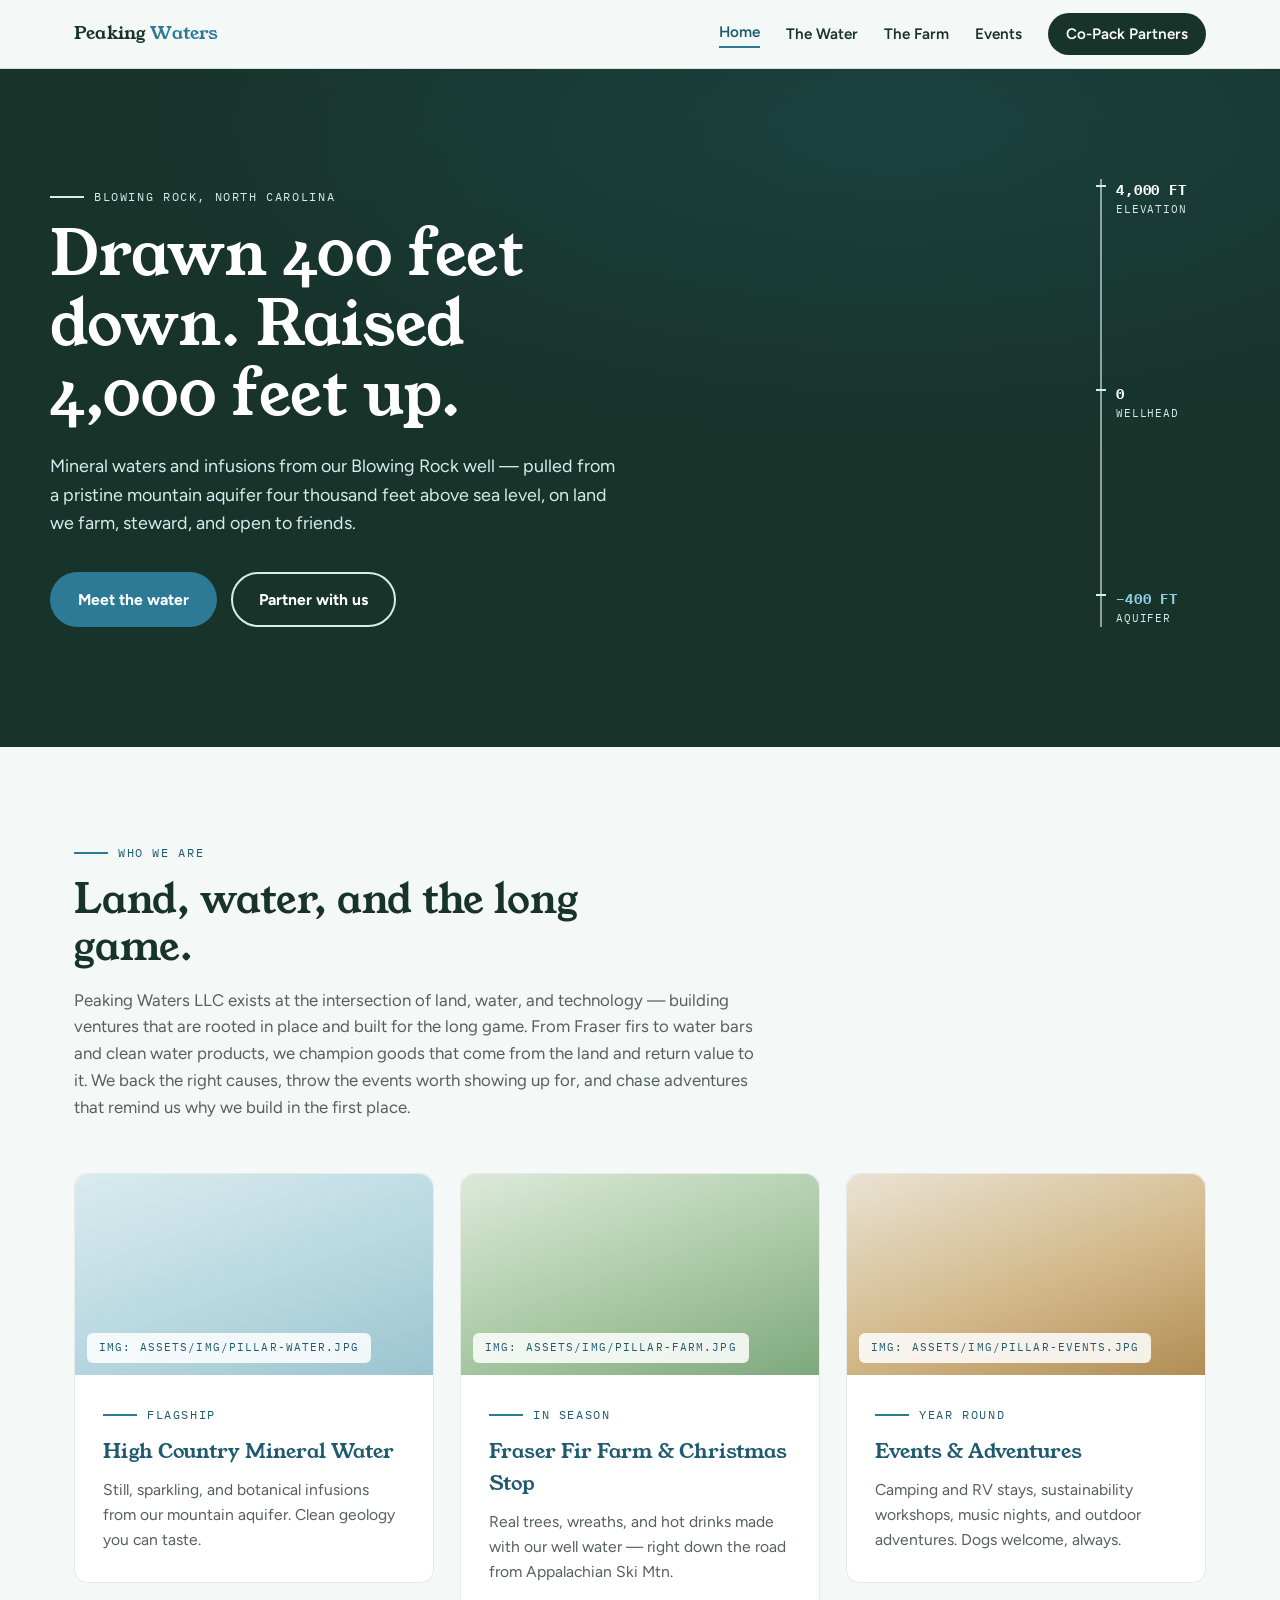
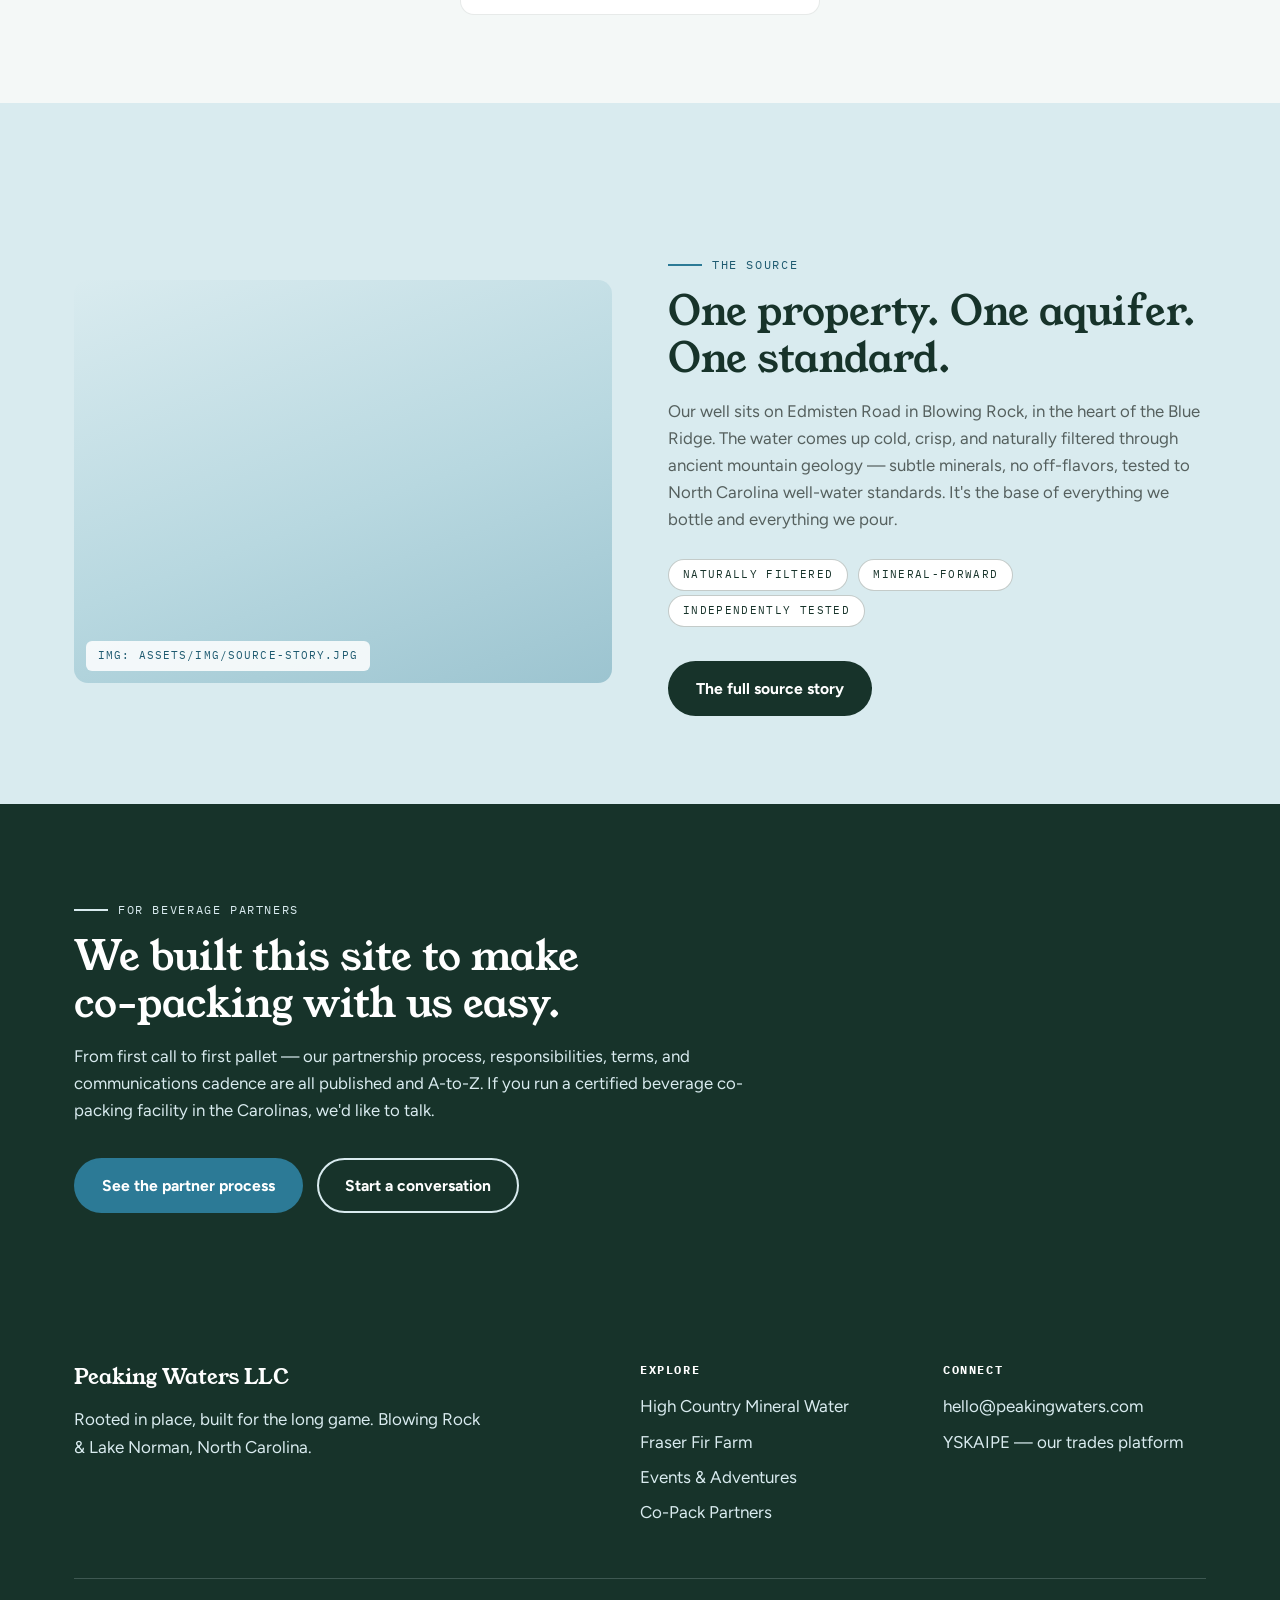
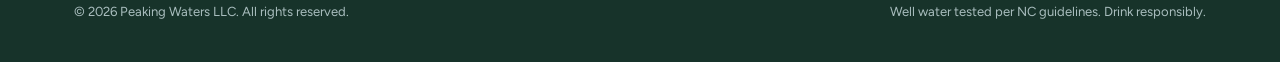
==== index.html @ ef39adca "Initial site: home, water, farm, events, co-pack" ====
<!DOCTYPE html>
<html lang="en">
<head>
<meta charset="UTF-8" />
<meta name="viewport" content="width=device-width, initial-scale=1.0" />
<title>Peaking Waters LLC — High Country Mineral Water, Fraser Firs & Mountain Events | Blowing Rock, NC</title>
<meta name="description" content="Peaking Waters LLC builds at the intersection of land, water, and technology in Blowing Rock, NC — High Country Mineral Water drawn 400 feet into a pristine mountain aquifer at 4,000 feet elevation, a Fraser fir farm and Christmas stop, and special events worth showing up for." />
<link rel="preconnect" href="https://fonts.googleapis.com" />
<link rel="preconnect" href="https://fonts.gstatic.com" crossorigin />
<link href="https://fonts.googleapis.com/css2?family=Young+Serif&family=Figtree:wght@400;600;700&family=IBM+Plex+Mono:wght@400;500&display=swap" rel="stylesheet" />
<link rel="stylesheet" href="css/site.css" />
</head>
<body>

<header class="site-header">
  <div class="wrap">
    <a class="brand" href="index.html">Peaking <span>Waters</span></a>
    <button class="nav-toggle" aria-expanded="false" aria-controls="nav">Menu</button>
    <nav class="nav" id="nav" aria-label="Main">
      <a href="index.html" aria-current="page">Home</a>
      <a href="water.html">The Water</a>
      <a href="farm.html">The Farm</a>
      <a href="events.html">Events</a>
      <a href="copack.html" class="cta">Co-Pack Partners</a>
    </nav>
  </div>
</header>

<section class="hero">
  <div class="hero-media">
    <!-- HERO VIDEO SLOT: drop a drone flyover of the property at
         assets/video/hero-ridge.mp4 and uncomment. Poster image at
         assets/img/hero-ridge.jpg used as fallback. -->
    <!-- <video autoplay muted loop playsinline poster="assets/img/hero-ridge.jpg">
      <source src="assets/video/hero-ridge.mp4" type="video/mp4" />
    </video> -->
  </div>
  <div class="wrap hero-inner">
    <div>
      <span class="depth-chip">Blowing Rock, North Carolina</span>
      <h1>Drawn 400 feet down. Raised 4,000 feet up.</h1>
      <p class="lede">Mineral waters and infusions from our Blowing Rock well — pulled from a pristine mountain aquifer four thousand feet above sea level, on land we farm, steward, and open to friends.</p>
      <div class="hero-actions">
        <a class="btn btn-primary" href="water.html">Meet the water</a>
        <a class="btn btn-ghost" href="copack.html">Partner with us</a>
      </div>
    </div>
    <div class="gauge" aria-label="Elevation gauge: 4,000 feet elevation at the surface, wellhead at zero, aquifer 400 feet below">
      <div class="tick"><strong>4,000 FT</strong> ELEVATION</div>
      <div class="tick"><strong>0</strong> WELLHEAD</div>
      <div class="tick aquifer"><strong>−400 FT</strong> AQUIFER</div>
    </div>
  </div>
</section>

<section class="section">
  <div class="wrap">
    <span class="depth-chip">Who we are</span>
    <h2>Land, water, and the long game.</h2>
    <p class="sub">Peaking Waters LLC exists at the intersection of land, water, and technology — building ventures that are rooted in place and built for the long game. From Fraser firs to water bars and clean water products, we champion goods that come from the land and return value to it. We back the right causes, throw the events worth showing up for, and chase adventures that remind us why we build in the first place.</p>

    <div class="grid cols-3">
      <a href="water.html" style="text-decoration:none" class="reveal">
        <div class="card">
          <div class="media wide" style="margin:-30px -28px 22px; border-radius: var(--radius) var(--radius) 0 0;">
            <!-- IMAGE SLOT: wellhead / bottling shot -->
            <span class="slot-label">img: assets/img/pillar-water.jpg</span>
          </div>
          <span class="depth-chip">Flagship</span>
          <h3>High Country Mineral Water</h3>
          <p>Still, sparkling, and botanical infusions from our mountain aquifer. Clean geology you can taste.</p>
        </div>
      </a>
      <a href="farm.html" style="text-decoration:none" class="reveal">
        <div class="card">
          <div class="media wide" style="margin:-30px -28px 22px; border-radius: var(--radius) var(--radius) 0 0; background: linear-gradient(160deg, #dcead9, #a9c9a4 55%, #7fa87c);">
            <!-- IMAGE SLOT: fir rows in snow -->
            <span class="slot-label">img: assets/img/pillar-farm.jpg</span>
          </div>
          <span class="depth-chip">In season</span>
          <h3>Fraser Fir Farm &amp; Christmas Stop</h3>
          <p>Real trees, wreaths, and hot drinks made with our well water — right down the road from Appalachian Ski Mtn.</p>
        </div>
      </a>
      <a href="events.html" style="text-decoration:none" class="reveal">
        <div class="card">
          <div class="media wide" style="margin:-30px -28px 22px; border-radius: var(--radius) var(--radius) 0 0; background: linear-gradient(160deg, #e9e2d3, #d3b98a 55%, #b08d55);">
            <!-- IMAGE SLOT: campfire / music night -->
            <span class="slot-label">img: assets/img/pillar-events.jpg</span>
          </div>
          <span class="depth-chip">Year round</span>
          <h3>Events &amp; Adventures</h3>
          <p>Camping and RV stays, sustainability workshops, music nights, and outdoor adventures. Dogs welcome, always.</p>
        </div>
      </a>
    </div>
  </div>
</section>

<section class="section tint">
  <div class="wrap">
    <div class="feature">
      <div class="media">
        <!-- IMAGE SLOT: the spring / creek on the property -->
        <span class="slot-label">img: assets/img/source-story.jpg</span>
      </div>
      <div>
        <span class="depth-chip">The source</span>
        <h2>One property. One aquifer. One standard.</h2>
        <p class="sub">Our well sits on Edmisten Road in Blowing Rock, in the heart of the Blue Ridge. The water comes up cold, crisp, and naturally filtered through ancient mountain geology — subtle minerals, no off-flavors, tested to North Carolina well-water standards. It's the base of everything we bottle and everything we pour.</p>
        <div style="margin-top:22px">
          <span class="pill">Naturally filtered</span>
          <span class="pill">Mineral-forward</span>
          <span class="pill">Independently tested</span>
        </div>
        <div class="hero-actions">
          <a class="btn btn-dark" href="water.html">The full source story</a>
        </div>
      </div>
    </div>
  </div>
</section>

<section class="section dark">
  <div class="wrap">
    <span class="depth-chip">For beverage partners</span>
    <h2>We built this site to make co-packing with us easy.</h2>
    <p class="sub">From first call to first pallet — our partnership process, responsibilities, terms, and communications cadence are all published and A-to-Z. If you run a certified beverage co-packing facility in the Carolinas, we'd like to talk.</p>
    <div class="hero-actions">
      <a class="btn btn-primary" href="copack.html">See the partner process</a>
      <a class="btn btn-ghost" href="copack.html#contact">Start a conversation</a>
    </div>
  </div>
</section>

<footer class="site-footer">
  <div class="wrap">
    <div class="cols">
      <div>
        <div class="footer-brand">Peaking Waters LLC</div>
        <p style="max-width:38ch">Rooted in place, built for the long game. Blowing Rock &amp; Lake Norman, North Carolina.</p>
      </div>
      <div>
        <h4>Explore</h4>
        <ul>
          <li><a href="water.html">High Country Mineral Water</a></li>
          <li><a href="farm.html">Fraser Fir Farm</a></li>
          <li><a href="events.html">Events &amp; Adventures</a></li>
          <li><a href="copack.html">Co-Pack Partners</a></li>
        </ul>
      </div>
      <div>
        <h4>Connect</h4>
        <ul>
          <li><a href="mailto:hello@peakingwaters.com">hello@peakingwaters.com</a></li>
          <li><a href="https://yskaipe.com">YSKAIPE — our trades platform</a></li>
        </ul>
      </div>
    </div>
    <div class="fine">
      <span>© 2026 Peaking Waters LLC. All rights reserved.</span>
      <span>Well water tested per NC guidelines. Drink responsibly.</span>
    </div>
  </div>
</footer>

<script src="js/site.js"></script>
</body>
</html>
---- css/site.css ----
/* ============================================================
   PEAKING WATERS LLC — BlowingRock site
   Palette: cold high-country, not cozy-cream.
   --mist     #F4F8F7  cool near-white background
   --spruce   #17332A  deep fir green (primary dark)
   --well     #2C7A96  mineral-water blue (accent)
   --glacial  #D9EBEF  pale aquifer panel
   --granite  #55605E  secondary text
   --bark     #7A4A21  warm farm accent (used sparingly)
   Type: Young Serif (display) / Figtree (body) / IBM Plex Mono (data)
   Signature: the depth gauge — 4,000 ft elevation down to the
   −400 ft aquifer — used in the hero and echoed as mono
   "depth chip" eyebrows on every section.
   ============================================================ */

:root {
  --mist: #f4f8f7;
  --spruce: #17332a;
  --spruce-soft: #24473b;
  --well: #2c7a96;
  --well-deep: #1e5a70;
  --glacial: #d9ebef;
  --granite: #55605e;
  --bark: #7a4a21;
  --white: #ffffff;
  --display: "Young Serif", Georgia, serif;
  --body: "Figtree", -apple-system, "Segoe UI", sans-serif;
  --mono: "IBM Plex Mono", "SF Mono", monospace;
  --max: 1180px;
  --radius: 14px;
}

* { box-sizing: border-box; margin: 0; padding: 0; }

html { scroll-behavior: smooth; }
@media (prefers-reduced-motion: reduce) {
  html { scroll-behavior: auto; }
  *, *::before, *::after { animation: none !important; transition: none !important; }
}

body {
  font-family: var(--body);
  color: var(--spruce);
  background: var(--mist);
  line-height: 1.6;
  font-size: 17px;
}

img, video { max-width: 100%; display: block; }

a { color: var(--well-deep); }
a:focus-visible, button:focus-visible {
  outline: 3px solid var(--well);
  outline-offset: 2px;
}

.wrap { max-width: var(--max); margin: 0 auto; padding: 0 24px; }

/* ---------- header ---------- */
.site-header {
  position: sticky; top: 0; z-index: 50;
  background: rgba(244, 248, 247, 0.92);
  backdrop-filter: blur(8px);
  border-bottom: 1px solid rgba(23, 51, 42, 0.12);
}
.site-header .wrap {
  display: flex; align-items: center; justify-content: space-between;
  min-height: 68px;
}
.brand {
  font-family: var(--display);
  font-size: 1.15rem;
  text-decoration: none;
  color: var(--spruce);
  letter-spacing: 0.01em;
}
.brand span { color: var(--well); }
.nav { display: flex; gap: 26px; align-items: center; }
.nav a {
  text-decoration: none; color: var(--spruce);
  font-weight: 600; font-size: 0.95rem;
}
.nav a[aria-current="page"] {
  color: var(--well-deep);
  border-bottom: 2px solid var(--well);
  padding-bottom: 2px;
}
.nav a.cta {
  background: var(--spruce); color: var(--white);
  padding: 9px 18px; border-radius: 100px;
}
.nav a.cta:hover { background: var(--spruce-soft); }
.nav-toggle {
  display: none; background: none; border: 1px solid var(--spruce);
  border-radius: 8px; padding: 6px 12px; font: 600 0.9rem var(--body);
  color: var(--spruce); cursor: pointer;
}

/* ---------- depth chip (section eyebrow) ---------- */
.depth-chip {
  font-family: var(--mono);
  font-size: 0.72rem;
  letter-spacing: 0.14em;
  text-transform: uppercase;
  color: var(--well-deep);
  display: inline-flex; align-items: center; gap: 10px;
  margin-bottom: 14px;
}
.depth-chip::before {
  content: ""; width: 34px; height: 2px; background: var(--well);
  display: inline-block;
}

/* ---------- hero ---------- */
.hero {
  position: relative;
  background: var(--spruce);
  color: var(--white);
  overflow: hidden;
}
.hero-media {
  position: absolute; inset: 0; z-index: 0;
  background:
    linear-gradient(180deg, rgba(23,51,42,0.55) 0%, rgba(23,51,42,0.85) 100%),
    radial-gradient(1200px 500px at 70% 10%, rgba(44,122,150,0.45), transparent 65%),
    var(--spruce);
}
.hero-media img, .hero-media video {
  width: 100%; height: 100%; object-fit: cover;
  opacity: 0.5;
  position: absolute; inset: 0;
}
.hero-inner {
  position: relative; z-index: 1;
  display: grid;
  grid-template-columns: 1fr 130px;
  gap: 40px;
  padding: 110px 0 120px;
}
.hero h1 {
  font-family: var(--display);
  font-weight: 400;
  font-size: clamp(2.2rem, 5vw, 3.9rem);
  line-height: 1.12;
  max-width: 15ch;
}
.hero .lede {
  margin-top: 22px; max-width: 52ch;
  font-size: 1.12rem; color: var(--glacial);
}
.hero .depth-chip { color: var(--glacial); }
.hero .depth-chip::before { background: var(--glacial); }
.hero-actions { margin-top: 34px; display: flex; gap: 14px; flex-wrap: wrap; }
.btn {
  display: inline-block; text-decoration: none;
  padding: 13px 26px; border-radius: 100px;
  font-weight: 700; font-size: 0.98rem;
  border: 2px solid transparent;
}
.btn-primary { background: var(--well); color: var(--white); }
.btn-primary:hover { background: var(--well-deep); }
.btn-ghost { border-color: var(--glacial); color: var(--white); }
.btn-ghost:hover { background: rgba(255,255,255,0.1); }
.btn-dark { background: var(--spruce); color: var(--white); }
.btn-dark:hover { background: var(--spruce-soft); }

/* ---------- the depth gauge (signature) ---------- */
.gauge {
  font-family: var(--mono);
  font-size: 0.68rem;
  letter-spacing: 0.08em;
  color: var(--glacial);
  display: flex; flex-direction: column; justify-content: space-between;
  border-left: 2px solid rgba(217, 235, 239, 0.6);
  padding-left: 14px;
  min-height: 320px;
}
.gauge .tick { position: relative; }
.gauge .tick::before {
  content: ""; position: absolute; left: -20px; top: 0.55em;
  width: 10px; height: 2px; background: var(--glacial);
}
.gauge .tick strong { display: block; font-size: 0.86rem; color: var(--white); }
.gauge .tick.aquifer strong { color: #8fd0e6; }

/* ---------- sections ---------- */
.section { padding: 88px 0; }
.section.tint { background: var(--glacial); }
.section.dark { background: var(--spruce); color: var(--white); }
.section.dark .depth-chip { color: var(--glacial); }
.section.dark .depth-chip::before { background: var(--glacial); }
.section h2 {
  font-family: var(--display); font-weight: 400;
  font-size: clamp(1.7rem, 3.4vw, 2.5rem);
  line-height: 1.18; max-width: 22ch;
}
.section .sub { margin-top: 16px; max-width: 62ch; color: var(--granite); font-size: 1.05rem; }
.section.dark .sub { color: var(--glacial); }

/* two-column feature: media + text */
.feature {
  display: grid; grid-template-columns: 1fr 1fr;
  gap: 56px; align-items: center; margin-top: 56px;
}
.feature.flip > .media { order: 2; }

/* ---------- media placeholders ---------- */
.media {
  border-radius: var(--radius);
  overflow: hidden;
  position: relative;
  aspect-ratio: 4 / 3;
  background:
    linear-gradient(160deg, var(--glacial), #b8d8e0 55%, #9cc4d0);
  display: flex; align-items: flex-end;
}
.media.tall { aspect-ratio: 3 / 4; }
.media.wide { aspect-ratio: 16 / 9; }
.media img, .media video { position: absolute; inset: 0; width: 100%; height: 100%; object-fit: cover; }
.media .slot-label {
  position: relative; z-index: 1;
  font-family: var(--mono); font-size: 0.7rem;
  letter-spacing: 0.1em; text-transform: uppercase;
  color: var(--well-deep);
  background: rgba(255,255,255,0.85);
  padding: 6px 12px; margin: 12px;
  border-radius: 6px;
}

/* ---------- card grids ---------- */
.grid { display: grid; gap: 26px; margin-top: 52px; }
.grid.cols-3 { grid-template-columns: repeat(3, 1fr); }
.grid.cols-2 { grid-template-columns: repeat(2, 1fr); }
.card {
  background: var(--white);
  border: 1px solid rgba(23,51,42,0.1);
  border-radius: var(--radius);
  padding: 30px 28px;
}
.card h3 { font-family: var(--display); font-weight: 400; font-size: 1.25rem; margin-bottom: 10px; }
.card p { color: var(--granite); font-size: 0.98rem; }
.card .depth-chip { margin-bottom: 10px; }
.section.dark .card {
  background: var(--spruce-soft);
  border-color: rgba(217,235,239,0.2);
}
.section.dark .card p { color: var(--glacial); }
.section.dark .card h3 { color: var(--white); }

/* pill tags (e.g., PET FRIENDLY) */
.pill {
  display: inline-block;
  font-family: var(--mono); font-size: 0.7rem;
  letter-spacing: 0.12em; text-transform: uppercase;
  background: var(--white); color: var(--spruce);
  border: 1px solid rgba(23,51,42,0.25);
  border-radius: 100px; padding: 6px 14px; margin: 4px 6px 0 0;
}
.section.dark .pill { background: transparent; color: var(--glacial); border-color: rgba(217,235,239,0.4); }

/* ---------- process steps (co-pack) ---------- */
.steps { margin-top: 52px; counter-reset: step; display: grid; gap: 0; }
.step {
  display: grid; grid-template-columns: 84px 1fr;
  gap: 26px; padding: 30px 0;
  border-top: 1px solid rgba(23,51,42,0.14);
}
.step:last-child { border-bottom: 1px solid rgba(23,51,42,0.14); }
.step-num {
  font-family: var(--mono); font-size: 1.5rem; color: var(--well-deep);
}
.step h3 { font-family: var(--display); font-weight: 400; font-size: 1.2rem; margin-bottom: 8px; }
.step p { color: var(--granite); max-width: 66ch; }
.step .who {
  font-family: var(--mono); font-size: 0.7rem; letter-spacing: 0.1em;
  text-transform: uppercase; color: var(--well-deep); margin-top: 10px; display: block;
}

/* ---------- responsibilities table ---------- */
.resp-table { width: 100%; border-collapse: collapse; margin-top: 44px; font-size: 0.95rem; }
.resp-table th, .resp-table td {
  text-align: left; padding: 14px 16px;
  border-bottom: 1px solid rgba(23,51,42,0.14);
  vertical-align: top;
}
.resp-table th {
  font-family: var(--mono); font-size: 0.72rem;
  letter-spacing: 0.12em; text-transform: uppercase;
  color: var(--well-deep);
}
.resp-table td:first-child { font-weight: 600; }
.resp-table .owner-pw { color: var(--well-deep); font-weight: 700; }
.resp-table .owner-cp { color: var(--bark); font-weight: 700; }
.resp-table .owner-sh { color: var(--granite); font-weight: 700; }

/* ---------- footer ---------- */
.site-footer {
  background: var(--spruce); color: var(--glacial);
  padding: 60px 0 40px; margin-top: 0;
}
.site-footer .cols {
  display: grid; grid-template-columns: 2fr 1fr 1fr; gap: 40px;
}
.site-footer h4 {
  font-family: var(--mono); font-size: 0.72rem;
  letter-spacing: 0.14em; text-transform: uppercase;
  color: var(--white); margin-bottom: 14px;
}
.site-footer a { color: var(--glacial); text-decoration: none; }
.site-footer a:hover { text-decoration: underline; }
.site-footer ul { list-style: none; }
.site-footer li { margin-bottom: 8px; }
.site-footer .fine {
  margin-top: 44px; padding-top: 22px;
  border-top: 1px solid rgba(217,235,239,0.2);
  font-size: 0.82rem; color: rgba(217,235,239,0.75);
  display: flex; justify-content: space-between; flex-wrap: wrap; gap: 10px;
}
.footer-brand { font-family: var(--display); font-size: 1.3rem; color: var(--white); margin-bottom: 12px; }

/* ---------- scroll reveal ---------- */
.reveal { opacity: 0; transform: translateY(18px); transition: opacity 0.6s ease, transform 0.6s ease; }
.reveal.in { opacity: 1; transform: none; }
@media (prefers-reduced-motion: reduce) {
  .reveal { opacity: 1; transform: none; }
}

/* ---------- responsive ---------- */
@media (max-width: 900px) {
  .hero-inner { grid-template-columns: 1fr; padding: 80px 0 90px; }
  .gauge { flex-direction: row; border-left: 0; border-top: 2px solid rgba(217,235,239,0.6); padding: 14px 0 0; min-height: 0; gap: 18px; }
  .gauge .tick::before { display: none; }
  .feature { grid-template-columns: 1fr; gap: 30px; }
  .feature.flip > .media { order: 0; }
  .grid.cols-3, .grid.cols-2 { grid-template-columns: 1fr; }
  .site-footer .cols { grid-template-columns: 1fr; }
  .nav {
    display: none; position: absolute; top: 68px; left: 0; right: 0;
    background: var(--mist); flex-direction: column; padding: 20px 24px;
    border-bottom: 1px solid rgba(23,51,42,0.12); align-items: flex-start;
  }
  .nav.open { display: flex; }
  .nav-toggle { display: block; }
  .step { grid-template-columns: 56px 1fr; gap: 16px; }
  .resp-table { font-size: 0.85rem; }
  .resp-table th, .resp-table td { padding: 10px 8px; }
}
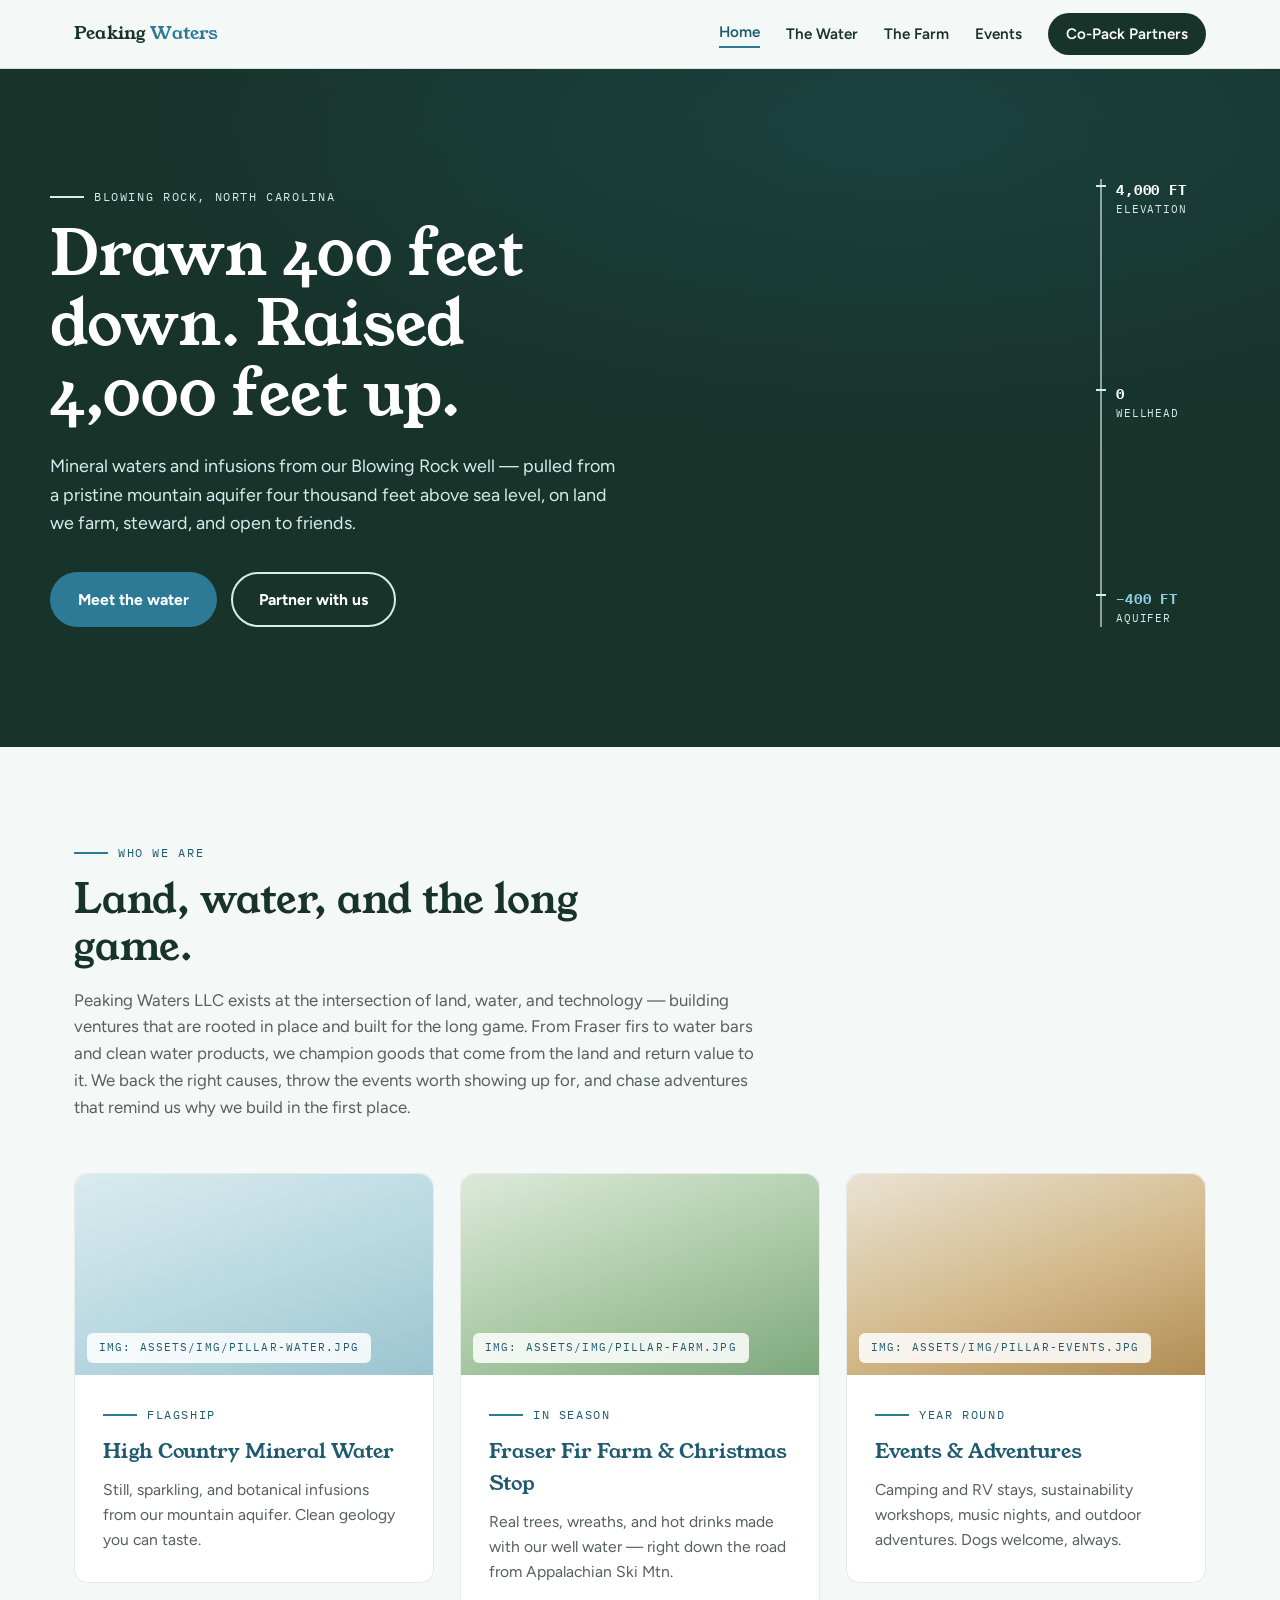
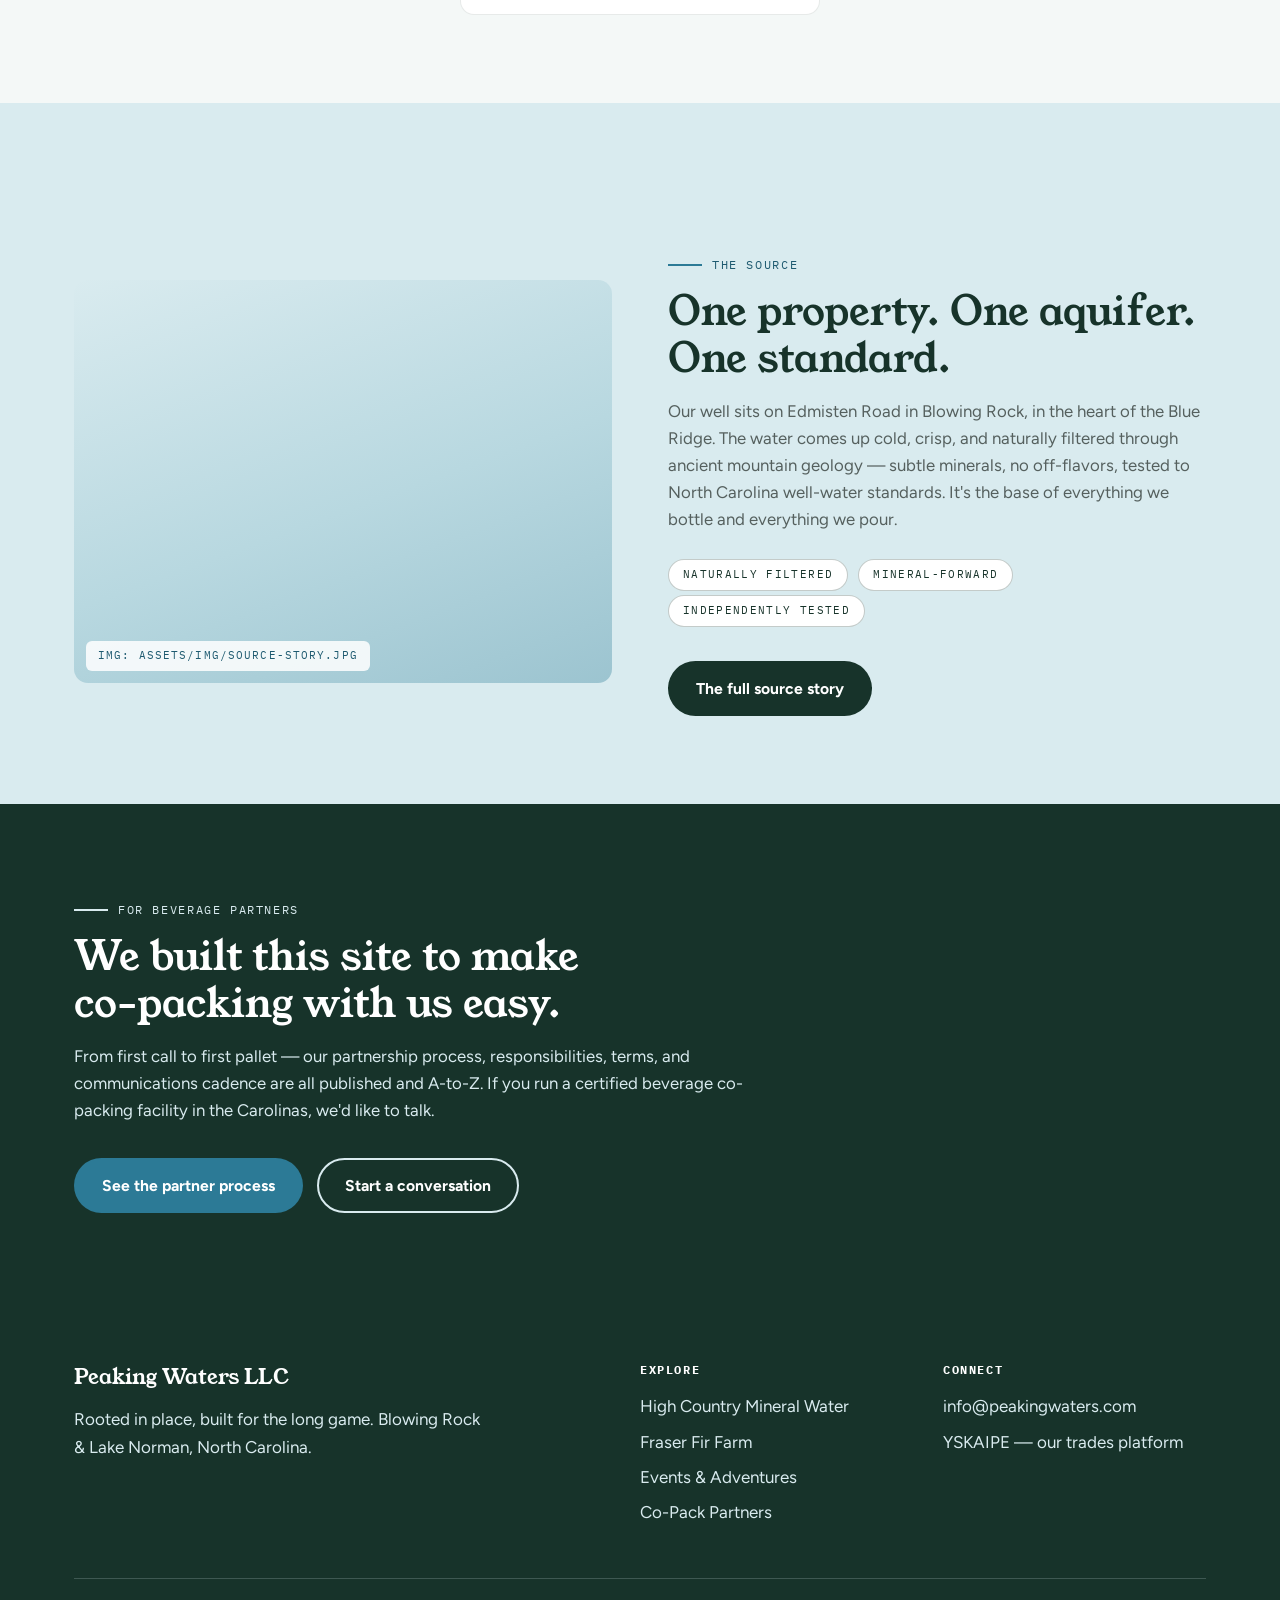
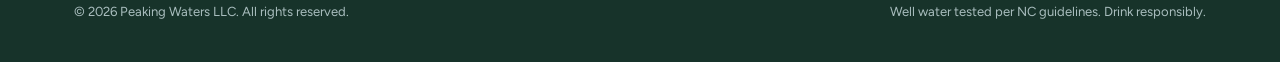
==== commit 4660d8b4: "Update index.html" ====
--- a/index.html
+++ b/index.html
@@ -152,7 +152,7 @@
       <div>
         <h4>Connect</h4>
         <ul>
-          <li><a href="mailto:hello@peakingwaters.com">hello@peakingwaters.com</a></li>
+          <li><a href="mailto:hello@peakingwaters.com">info@peakingwaters.com</a></li>
           <li><a href="https://yskaipe.com">YSKAIPE — our trades platform</a></li>
         </ul>
       </div>
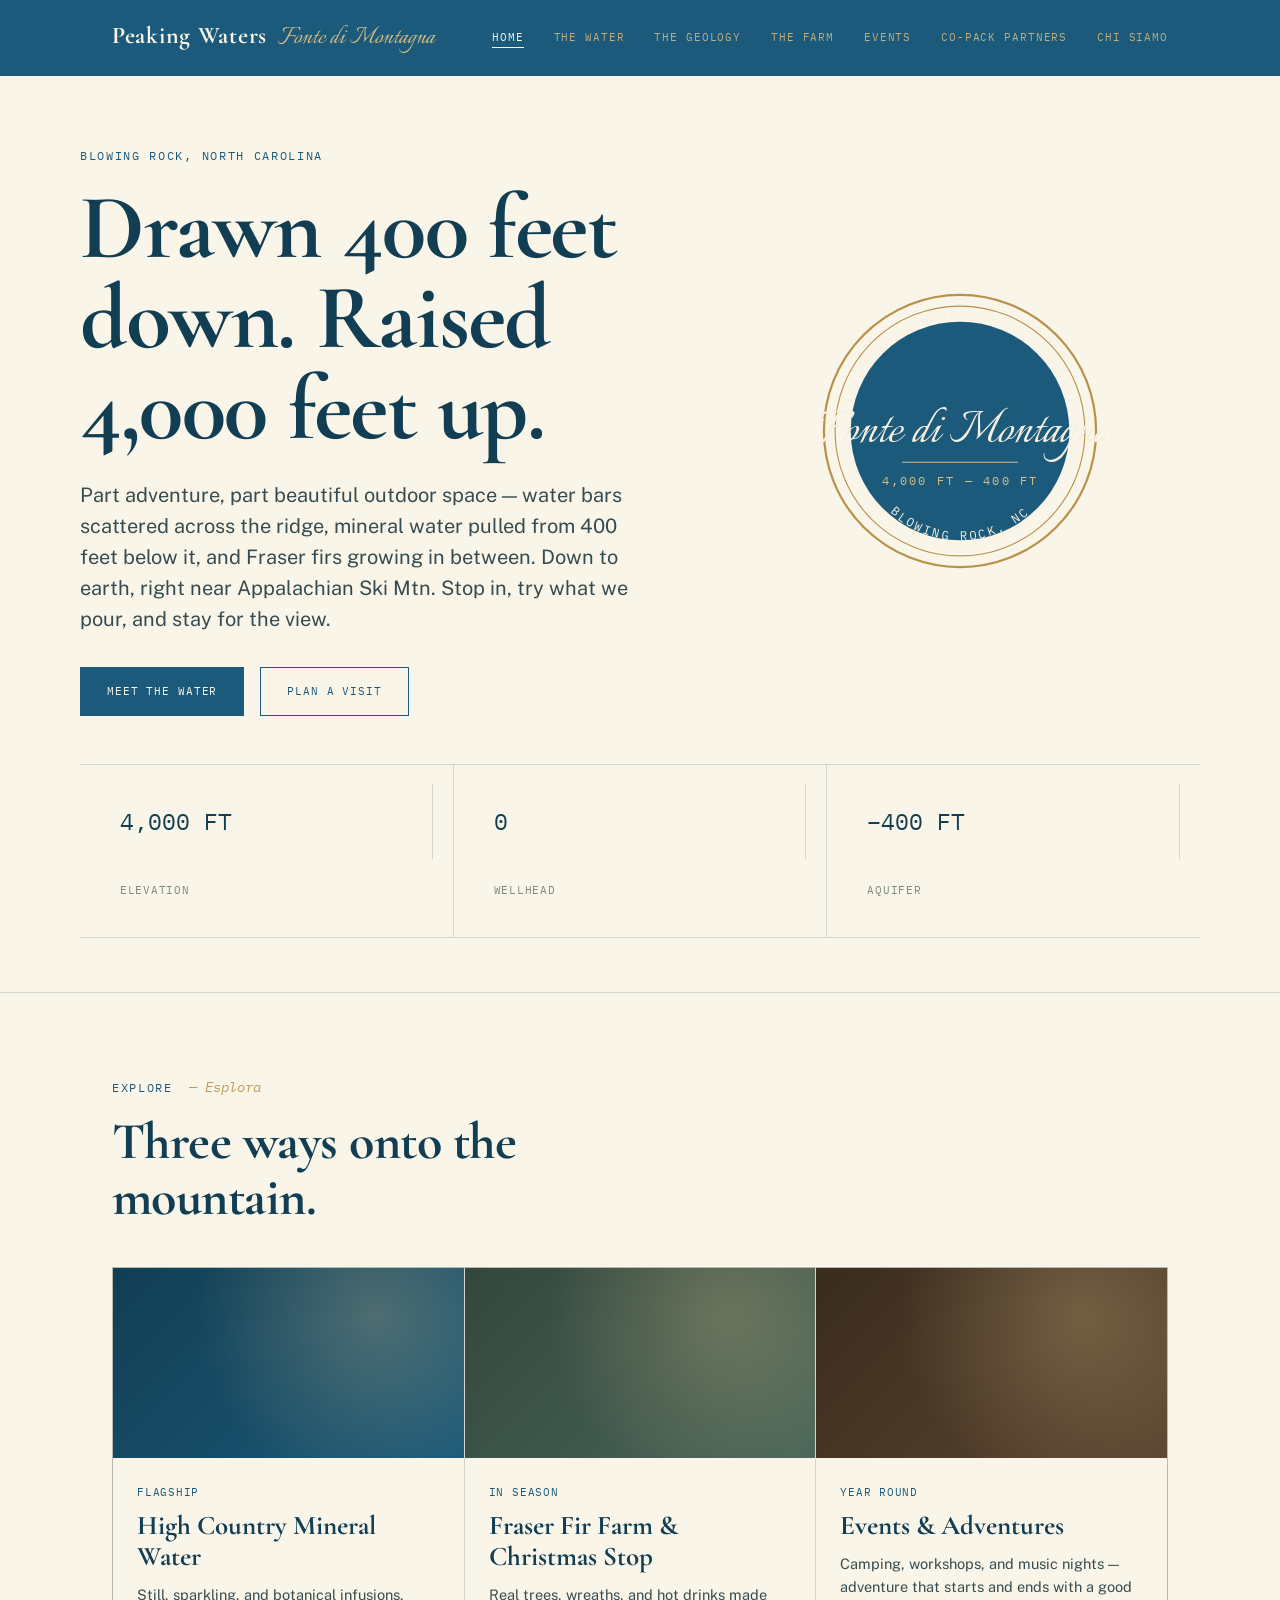
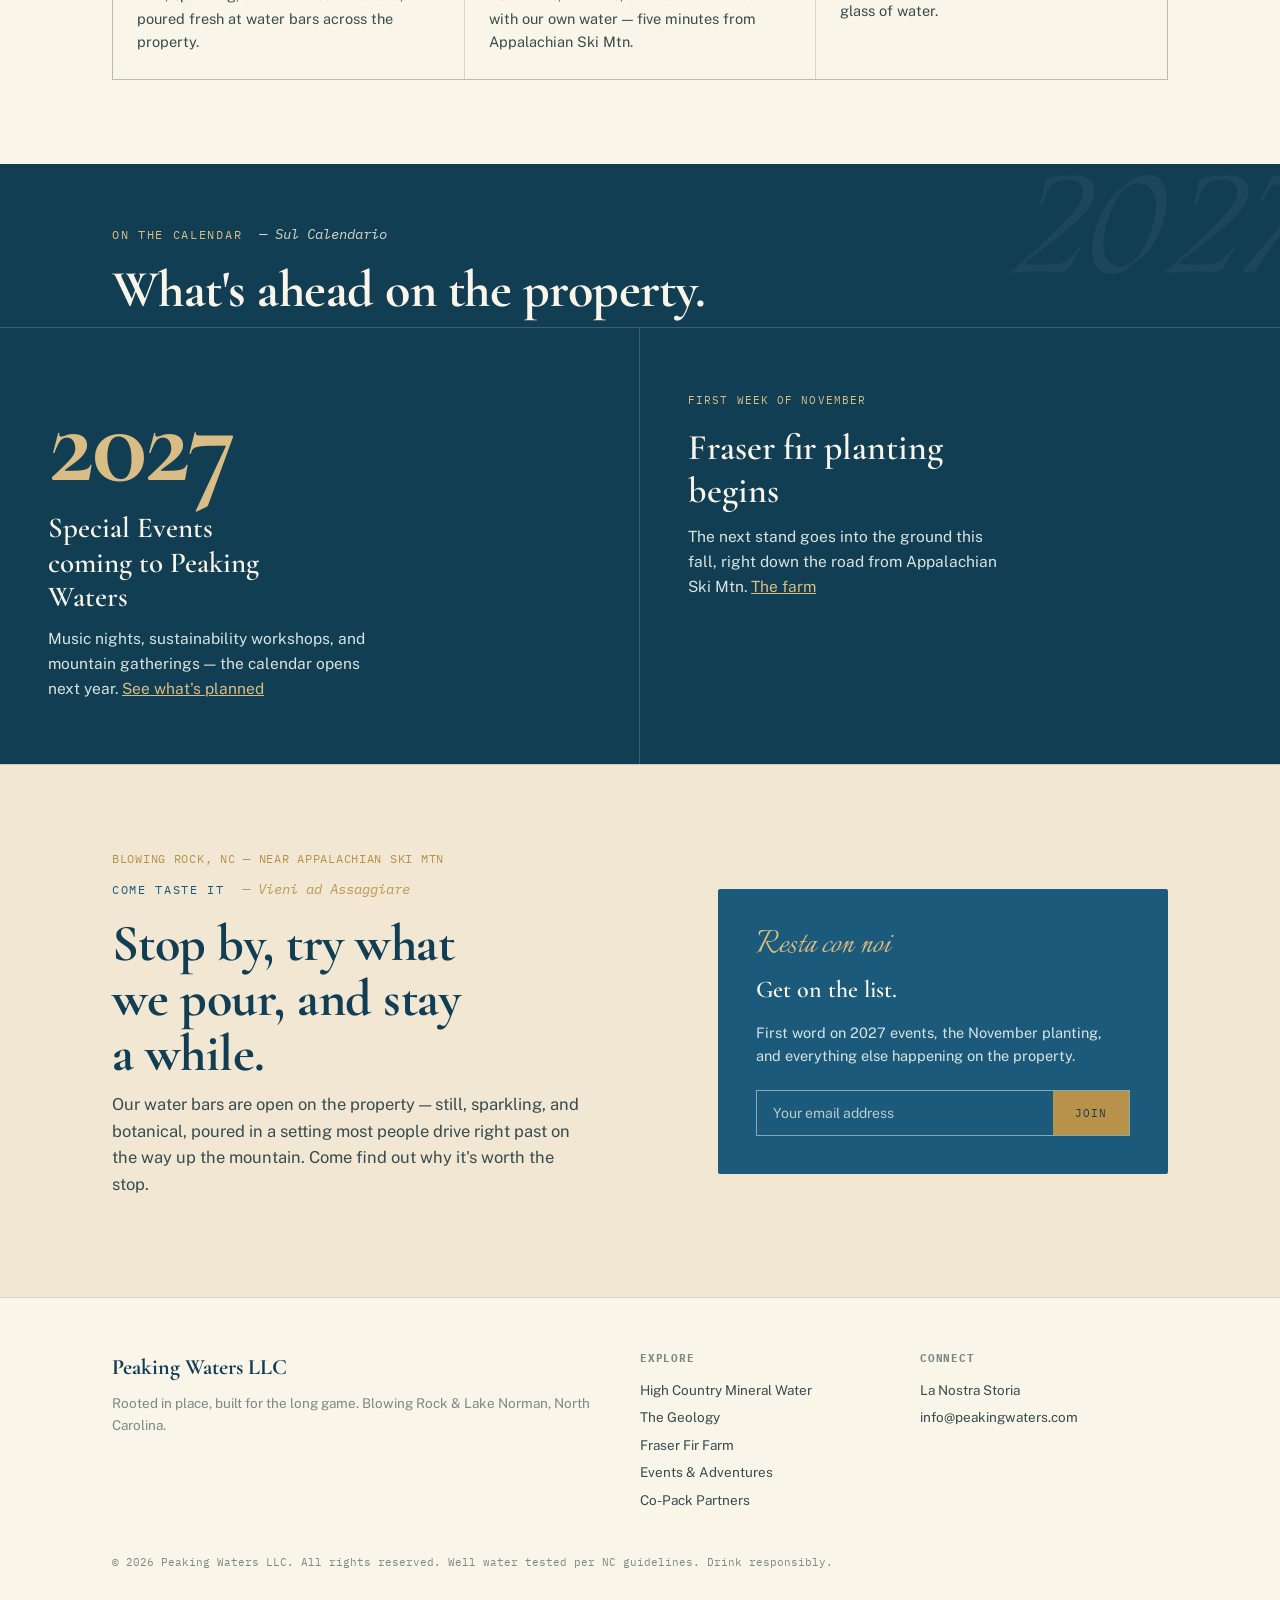
==== commit efcd352c: "Revise HTML structure and update content for site Updated the HTML structure and content for Peaking" ====
--- a/index.html
+++ b/index.html
@@ -1,169 +1,342 @@
 <!DOCTYPE html>
 <html lang="en">
 <head>
-<meta charset="UTF-8" />
-<meta name="viewport" content="width=device-width, initial-scale=1.0" />
-<title>Peaking Waters LLC — High Country Mineral Water, Fraser Firs & Mountain Events | Blowing Rock, NC</title>
-<meta name="description" content="Peaking Waters LLC builds at the intersection of land, water, and technology in Blowing Rock, NC — High Country Mineral Water drawn 400 feet into a pristine mountain aquifer at 4,000 feet elevation, a Fraser fir farm and Christmas stop, and special events worth showing up for." />
-<link rel="preconnect" href="https://fonts.googleapis.com" />
-<link rel="preconnect" href="https://fonts.gstatic.com" crossorigin />
-<link href="https://fonts.googleapis.com/css2?family=Young+Serif&family=Figtree:wght@400;600;700&family=IBM+Plex+Mono:wght@400;500&display=swap" rel="stylesheet" />
-<link rel="stylesheet" href="css/site.css" />
+<meta charset="UTF-8">
+<meta name="viewport" content="width=device-width, initial-scale=1.0">
+<title>Peaking Waters LLC — Fonte di Montagna | Blowing Rock, NC</title>
+<meta name="description" content="High Country Mineral Water, water bars, and Fraser firs on a mountain property near Appalachian Ski Mtn in Blowing Rock, NC. Stop in and taste it. Special events begin 2027; Fraser fir planting begins the first week of November.">
+<link rel="preconnect" href="https://fonts.googleapis.com">
+<link rel="preconnect" href="https://fonts.gstatic.com" crossorigin>
+<link href="https://fonts.googleapis.com/css2?family=Cormorant+Garamond:ital,wght@0,500;0,600;0,700;1,500&family=Italianno&family=Public+Sans:wght@400;500;600&family=IBM+Plex+Mono:wght@400;500&display=swap" rel="stylesheet">
+<style>
+  :root{
+    --azure:#1B5A7A;
+    --azure-deep:#123E54;
+    --gold:#B8924A;
+    --gold-light:#D9BD84;
+    --cream:#FAF5E9;
+    --cream-dim:#F1E7D2;
+    --sage:#4A6659;
+    --sage-deep:#33473D;
+    --ink:#1E2E33;
+    --stone:#7C8A84;
+    --line:rgba(30,46,51,0.16);
+    --display:'Cormorant Garamond', serif;
+    --script:'Italianno', cursive;
+    --body:'Public Sans', -apple-system, BlinkMacSystemFont, sans-serif;
+    --mono:'IBM Plex Mono', monospace;
+  }
+  *{box-sizing:border-box;}
+  html{scroll-behavior:smooth;}
+  body{
+    margin:0;
+    background:var(--cream);
+    color:var(--ink);
+    font-family:var(--body);
+    line-height:1.6;
+    -webkit-font-smoothing:antialiased;
+  }
+  a{color:inherit;}
+  .wrap{max-width:1120px;margin:0 auto;padding:0 32px;}
+  @media(max-width:640px){.wrap{padding:0 20px;}}
+  .it{font-style:italic;color:var(--azure);}
+
+  /* ---- top bar ---- */
+  .topbar{background:var(--azure);color:var(--cream);padding:14px 0;}
+  .topbar .row{display:flex;justify-content:space-between;align-items:center;}
+  .topbar .brand{font-family:var(--display);font-size:24px;font-weight:700;letter-spacing:.03em;color:var(--cream);text-decoration:none;display:flex;align-items:baseline;gap:10px;}
+  .topbar .brand .script{font-family:var(--script);font-size:30px;font-weight:400;color:var(--gold-light);letter-spacing:0;}
+  .topbar nav{font-family:var(--mono);font-size:11px;letter-spacing:.08em;text-transform:uppercase;}
+  .topbar nav a{margin-left:22px;text-decoration:none;color:var(--gold-light);opacity:.85;}
+  .topbar nav a:hover{opacity:1;}
+  .topbar nav a.current{color:var(--cream);opacity:1;border-bottom:1px solid var(--cream);padding-bottom:3px;}
+  @media(max-width:760px){.topbar nav{display:none;}}
+
+  /* ---- hero ---- */
+  .hero{padding:70px 0 54px;position:relative;}
+  .eyebrow{font-family:var(--mono);font-size:12px;letter-spacing:.14em;text-transform:uppercase;color:var(--azure);margin-bottom:18px;}
+  h1{
+    font-family:var(--display);
+    font-weight:700;
+    font-size:clamp(48px,7.6vw,92px);
+    line-height:0.98;
+    letter-spacing:-.015em;
+    margin:0 0 26px;
+    max-width:14ch;
+    color:var(--azure-deep);
+  }
+  .hero-inner{display:grid;grid-template-columns:1.1fr .9fr;gap:52px;align-items:center;}
+  @media(max-width:820px){.hero-inner{grid-template-columns:1fr;}}
+  .hero p.lede{font-size:20px;line-height:1.55;max-width:48ch;color:#374C50;margin:0 0 32px;}
+  .hero-cta{display:flex;gap:16px;flex-wrap:wrap;}
+  .btn{display:inline-block;font-family:var(--mono);font-size:11px;letter-spacing:.08em;text-transform:uppercase;text-decoration:none;padding:15px 26px;border:1px solid var(--azure);color:var(--azure);}
+  .btn.solid{background:var(--azure);color:var(--cream);}
+  .btn:hover{opacity:.8;}
+
+  .medallion{display:flex;justify-content:center;}
+  .medallion svg{width:min(290px,80%);height:auto;}
+
+  .gauge{display:flex;border-top:1px solid var(--line);border-bottom:1px solid var(--line);margin:48px 0 0;}
+  .gauge div{flex:1;padding:19px 20px;border-right:1px solid var(--line);}
+  .gauge div:last-child{border-right:none;}
+  .gauge .num{font-family:var(--mono);font-size:23px;color:var(--azure-deep);}
+  .gauge .label{font-family:var(--mono);font-size:10.5px;letter-spacing:.07em;text-transform:uppercase;color:var(--stone);margin-top:4px;}
+
+  /* ---- section scaffolding ---- */
+  section.block{padding:84px 0;border-top:1px solid var(--line);}
+  .kicker{font-family:var(--mono);font-size:12px;letter-spacing:.14em;text-transform:uppercase;color:var(--azure);margin-bottom:16px;}
+  .kicker .it{text-transform:none;letter-spacing:0;color:var(--gold);opacity:.9;margin-left:8px;font-size:13.5px;}
+  h2{
+    font-family:var(--display);
+    font-weight:700;
+    font-size:clamp(34px,4.6vw,52px);
+    line-height:1.06;
+    letter-spacing:-.01em;
+    margin:0 0 10px;
+    max-width:18ch;
+    color:var(--azure-deep);
+  }
+  p{margin:0 0 16px;color:#374C50;}
+
+  /* ---- pillars ---- */
+  .pillars{display:grid;grid-template-columns:repeat(3,1fr);gap:1px;background:var(--line);margin-top:42px;border:1px solid var(--line);}
+  @media(max-width:760px){.pillars{grid-template-columns:1fr;}}
+  .pillar{background:var(--cream);text-decoration:none;color:var(--ink);display:block;}
+  .pillar .ph{height:190px;background:linear-gradient(135deg,var(--azure-deep),var(--azure));position:relative;overflow:hidden;}
+  .pillar .ph::after{content:"";position:absolute;inset:0;background:radial-gradient(circle at 75% 25%, rgba(217,189,132,.28), transparent 60%);}
+  .pillar:nth-child(2) .ph{background:linear-gradient(135deg,var(--sage-deep),var(--sage));}
+  .pillar:nth-child(3) .ph{background:linear-gradient(135deg,#3a2c1e,#5a4530);}
+  .pillar .pc{padding:26px 24px;}
+  .pillar .tag{font-family:var(--mono);font-size:11px;letter-spacing:.07em;text-transform:uppercase;color:var(--azure);margin-bottom:9px;}
+  .pillar h3{font-family:var(--display);font-weight:700;font-size:27px;line-height:1.15;margin:0 0 11px;color:var(--azure-deep);}
+  .pillar p{font-size:14.5px;margin:0;color:#374C50;}
+  .pillar:hover .ph::after{background:radial-gradient(circle at 75% 25%, rgba(217,189,132,.42), transparent 60%);}
+
+  /* ---- on the calendar (bold impressions) ---- */
+  .calendar{background:var(--azure-deep);color:var(--cream);position:relative;overflow:hidden;}
+  .calendar .script-bg{
+    position:absolute;
+    font-family:var(--script);
+    font-size:220px;
+    color:rgba(250,245,233,.05);
+    top:-40px;
+    right:-20px;
+    line-height:1;
+    pointer-events:none;
+    white-space:nowrap;
+  }
+  .cal-grid{display:grid;grid-template-columns:1fr 1fr;border-top:1px solid rgba(250,245,233,.18);position:relative;}
+  @media(max-width:760px){.cal-grid{grid-template-columns:1fr;}}
+  .cal-item{padding:64px 48px;border-right:1px solid rgba(250,245,233,.18);}
+  .cal-item:last-child{border-right:none;}
+  @media(max-width:760px){.cal-item{border-right:none;border-bottom:1px solid rgba(250,245,233,.18);}}
+  @media(max-width:640px){.cal-item{padding:48px 28px;}}
+  .cal-item .big-num{font-family:var(--display);font-weight:700;font-size:clamp(64px,9vw,120px);line-height:.9;letter-spacing:-.02em;color:var(--gold-light);margin-bottom:16px;}
+  .cal-item h3{font-family:var(--display);font-weight:600;font-size:29px;line-height:1.18;margin:0 0 12px;color:var(--cream);max-width:16ch;}
+  .cal-item p{color:#D9E4E0;font-size:15.5px;max-width:36ch;margin:0;}
+  .cal-item .tag{font-family:var(--mono);font-size:11px;letter-spacing:.1em;text-transform:uppercase;color:var(--gold-light);margin-bottom:18px;}
+
+  /* ---- visit + newsletter ---- */
+  .visit{background:var(--cream-dim);}
+  .visit-inner{display:grid;grid-template-columns:1.1fr .9fr;gap:56px;align-items:center;}
+  @media(max-width:820px){.visit-inner{grid-template-columns:1fr;gap:32px;}}
+  .visit h2{max-width:14ch;}
+  .visit-locator{font-family:var(--mono);font-size:12px;letter-spacing:.06em;text-transform:uppercase;color:var(--gold);margin-bottom:10px;}
+  .newsletter-card{background:var(--azure);color:var(--cream);padding:38px;border-radius:2px;}
+  .newsletter-card .script{font-family:var(--script);font-size:38px;color:var(--gold-light);display:block;margin-bottom:6px;line-height:1;}
+  .newsletter-card h3{font-family:var(--display);font-weight:600;font-size:24px;margin:0 0 12px;color:var(--cream);}
+  .newsletter-card p{color:#D9E4E0;font-size:14.5px;margin:0 0 22px;}
+  .signup-row{display:flex;gap:0;border:1px solid rgba(250,245,233,.5);}
+  .signup-row input{
+    flex:1;
+    background:transparent;
+    border:none;
+    padding:14px 16px;
+    color:var(--cream);
+    font-family:var(--body);
+    font-size:14px;
+  }
+  .signup-row input::placeholder{color:#B9CBD1;}
+  .signup-row input:focus{outline:none;}
+  .signup-row button{
+    background:var(--gold);
+    border:none;
+    color:var(--azure-deep);
+    font-family:var(--mono);
+    font-size:11px;
+    letter-spacing:.08em;
+    text-transform:uppercase;
+    padding:0 22px;
+    cursor:pointer;
+  }
+  .signup-row button:hover{opacity:.85;}
+
+  /* ---- footer ---- */
+  footer{padding:52px 0 60px;border-top:1px solid var(--line);}
+  footer .fgrid{display:grid;grid-template-columns:2fr 1fr 1fr;gap:32px;}
+  @media(max-width:640px){footer .fgrid{grid-template-columns:1fr;gap:24px;}}
+  footer h5{font-family:var(--mono);font-size:11px;text-transform:uppercase;letter-spacing:.07em;color:var(--stone);margin:0 0 12px;}
+  footer .brand{font-family:var(--display);font-weight:700;font-size:22px;margin-bottom:8px;color:var(--azure-deep);}
+  footer p{font-size:13.5px;color:var(--stone);}
+  footer a{text-decoration:none;color:#374C50;font-size:13.5px;display:block;margin-bottom:6px;}
+  footer a:hover{color:var(--azure);}
+  .legal{margin-top:36px;font-family:var(--mono);font-size:11px;color:var(--stone);}
+</style>
 </head>
 <body>
 
-<header class="site-header">
-  <div class="wrap">
-    <a class="brand" href="index.html">Peaking <span>Waters</span></a>
-    <button class="nav-toggle" aria-expanded="false" aria-controls="nav">Menu</button>
-    <nav class="nav" id="nav" aria-label="Main">
-      <a href="index.html" aria-current="page">Home</a>
+<div class="topbar">
+  <div class="wrap row">
+    <a href="index.html" class="brand">Peaking Waters <span class="script">Fonte di Montagna</span></a>
+    <nav>
+      <a href="index.html" class="current">Home</a>
       <a href="water.html">The Water</a>
+      <a href="geology.html">The Geology</a>
       <a href="farm.html">The Farm</a>
       <a href="events.html">Events</a>
-      <a href="copack.html" class="cta">Co-Pack Partners</a>
+      <a href="copack.html">Co-Pack Partners</a>
+      <a href="about.html">Chi Siamo</a>
     </nav>
   </div>
+</div>
+
+<header class="hero wrap">
+  <div class="hero-inner">
+    <div>
+      <div class="eyebrow">Blowing Rock, North Carolina</div>
+      <h1>Drawn 400 feet down. Raised 4,000 feet up.</h1>
+      <p class="lede">Part adventure, part beautiful outdoor space — water bars scattered across the ridge, mineral water pulled from 400 feet below it, and Fraser firs growing in between. Down to earth, right near Appalachian Ski Mtn. Stop in, try what we pour, and stay for the view.</p>
+      <div class="hero-cta">
+        <a href="water.html" class="btn solid">Meet the water</a>
+        <a href="events.html" class="btn">Plan a visit</a>
+      </div>
+    </div>
+    <div class="medallion">
+      <svg viewBox="0 0 260 260" xmlns="http://www.w3.org/2000/svg">
+        <circle cx="130" cy="130" r="122" fill="none" stroke="#B8924A" stroke-width="2"/>
+        <circle cx="130" cy="130" r="112" fill="none" stroke="#B8924A" stroke-width="1"/>
+        <circle cx="130" cy="130" r="98" fill="#1B5A7A"/>
+        <path id="topArc" d="M 34 126 A 96 96 0 0 1 226 126" fill="none"/>
+        <path id="botArc" d="M 38 136 A 92 92 0 0 0 222 136" fill="none"/>
+        <text font-family="IBM Plex Mono" font-size="11" letter-spacing="2.4" fill="#F7F0E2">
+          <textPath href="#topArc" startOffset="50%" text-anchor="middle">PEAKING WATERS · EST. NC</textPath>
+        </text>
+        <text font-family="IBM Plex Mono" font-size="11" letter-spacing="2.4" fill="#F7F0E2">
+          <textPath href="#botArc" startOffset="50%" text-anchor="middle">BLOWING ROCK, NC</textPath>
+        </text>
+        <text x="130" y="140" font-family="Italianno" font-size="52" fill="#F7F0E2" text-anchor="middle">Fonte di Montagna</text>
+        <line x1="78" y1="158" x2="182" y2="158" stroke="#D9BD84" stroke-width="1"/>
+        <text x="130" y="178" font-family="IBM Plex Mono" font-size="11" letter-spacing="2" fill="#D9BD84" text-anchor="middle">4,000 FT — 400 FT</text>
+      </svg>
+    </div>
+  </div>
+
+  <div class="gauge">
+    <div><div class="num">4,000 FT</div><div class="label">Elevation</div></div>
+    <div><div class="num">0</div><div class="label">Wellhead</div></div>
+    <div><div class="num">−400 FT</div><div class="label">Aquifer</div></div>
+  </div>
 </header>
 
-<section class="hero">
-  <div class="hero-media">
-    <!-- HERO VIDEO SLOT: drop a drone flyover of the property at
-         assets/video/hero-ridge.mp4 and uncomment. Poster image at
-         assets/img/hero-ridge.jpg used as fallback. -->
-    <!-- <video autoplay muted loop playsinline poster="assets/img/hero-ridge.jpg">
-      <source src="assets/video/hero-ridge.mp4" type="video/mp4" />
-    </video> -->
-  </div>
-  <div class="wrap hero-inner">
-    <div>
-      <span class="depth-chip">Blowing Rock, North Carolina</span>
-      <h1>Drawn 400 feet down. Raised 4,000 feet up.</h1>
-      <p class="lede">Mineral waters and infusions from our Blowing Rock well — pulled from a pristine mountain aquifer four thousand feet above sea level, on land we farm, steward, and open to friends.</p>
-      <div class="hero-actions">
-        <a class="btn btn-primary" href="water.html">Meet the water</a>
-        <a class="btn btn-ghost" href="copack.html">Partner with us</a>
-      </div>
-    </div>
-    <div class="gauge" aria-label="Elevation gauge: 4,000 feet elevation at the surface, wellhead at zero, aquifer 400 feet below">
-      <div class="tick"><strong>4,000 FT</strong> ELEVATION</div>
-      <div class="tick"><strong>0</strong> WELLHEAD</div>
-      <div class="tick aquifer"><strong>−400 FT</strong> AQUIFER</div>
-    </div>
-  </div>
-</section>
-
-<section class="section">
+<section class="block">
   <div class="wrap">
-    <span class="depth-chip">Who we are</span>
-    <h2>Land, water, and the long game.</h2>
-    <p class="sub">Peaking Waters LLC exists at the intersection of land, water, and technology — building ventures that are rooted in place and built for the long game. From Fraser firs to water bars and clean water products, we champion goods that come from the land and return value to it. We back the right causes, throw the events worth showing up for, and chase adventures that remind us why we build in the first place.</p>
-
-    <div class="grid cols-3">
-      <a href="water.html" style="text-decoration:none" class="reveal">
-        <div class="card">
-          <div class="media wide" style="margin:-30px -28px 22px; border-radius: var(--radius) var(--radius) 0 0;">
-            <!-- IMAGE SLOT: wellhead / bottling shot -->
-            <span class="slot-label">img: assets/img/pillar-water.jpg</span>
-          </div>
-          <span class="depth-chip">Flagship</span>
+    <div class="kicker">Explore <span class="it">— Esplora</span></div>
+    <h2>Three ways onto the mountain.</h2>
+    <div class="pillars">
+      <a class="pillar" href="water.html">
+        <div class="ph"></div>
+        <div class="pc">
+          <div class="tag">Flagship</div>
           <h3>High Country Mineral Water</h3>
-          <p>Still, sparkling, and botanical infusions from our mountain aquifer. Clean geology you can taste.</p>
+          <p>Still, sparkling, and botanical infusions, poured fresh at water bars across the property.</p>
         </div>
       </a>
-      <a href="farm.html" style="text-decoration:none" class="reveal">
-        <div class="card">
-          <div class="media wide" style="margin:-30px -28px 22px; border-radius: var(--radius) var(--radius) 0 0; background: linear-gradient(160deg, #dcead9, #a9c9a4 55%, #7fa87c);">
-            <!-- IMAGE SLOT: fir rows in snow -->
-            <span class="slot-label">img: assets/img/pillar-farm.jpg</span>
-          </div>
-          <span class="depth-chip">In season</span>
+      <a class="pillar" href="farm.html">
+        <div class="ph"></div>
+        <div class="pc">
+          <div class="tag">In Season</div>
           <h3>Fraser Fir Farm &amp; Christmas Stop</h3>
-          <p>Real trees, wreaths, and hot drinks made with our well water — right down the road from Appalachian Ski Mtn.</p>
+          <p>Real trees, wreaths, and hot drinks made with our own water — five minutes from Appalachian Ski Mtn.</p>
         </div>
       </a>
-      <a href="events.html" style="text-decoration:none" class="reveal">
-        <div class="card">
-          <div class="media wide" style="margin:-30px -28px 22px; border-radius: var(--radius) var(--radius) 0 0; background: linear-gradient(160deg, #e9e2d3, #d3b98a 55%, #b08d55);">
-            <!-- IMAGE SLOT: campfire / music night -->
-            <span class="slot-label">img: assets/img/pillar-events.jpg</span>
-          </div>
-          <span class="depth-chip">Year round</span>
+      <a class="pillar" href="events.html">
+        <div class="ph"></div>
+        <div class="pc">
+          <div class="tag">Year Round</div>
           <h3>Events &amp; Adventures</h3>
-          <p>Camping and RV stays, sustainability workshops, music nights, and outdoor adventures. Dogs welcome, always.</p>
+          <p>Camping, workshops, and music nights — adventure that starts and ends with a good glass of water.</p>
         </div>
       </a>
     </div>
   </div>
 </section>
 
-<section class="section tint">
+<section class="calendar">
+  <div class="script-bg">2027</div>
+  <div class="wrap" style="padding-top:60px;position:relative;">
+    <div class="kicker" style="color:var(--gold-light);">On the Calendar <span class="it" style="color:var(--cream-dim);">— Sul Calendario</span></div>
+    <h2 style="color:var(--cream);max-width:26ch;">What's ahead on the property.</h2>
+  </div>
+  <div class="cal-grid">
+    <div class="cal-item">
+      <div class="big-num">2027</div>
+      <h3>Special Events coming to Peaking Waters</h3>
+      <p>Music nights, sustainability workshops, and mountain gatherings — the calendar opens next year. <a href="events.html" style="color:var(--gold-light);text-decoration:underline;">See what's planned</a></p>
+    </div>
+    <div class="cal-item">
+      <div class="tag">First Week of November</div>
+      <h3 style="font-size:36px;">Fraser fir planting begins</h3>
+      <p>The next stand goes into the ground this fall, right down the road from Appalachian Ski Mtn. <a href="farm.html" style="color:var(--gold-light);text-decoration:underline;">The farm</a></p>
+    </div>
+  </div>
+</section>
+
+<section class="block visit">
   <div class="wrap">
-    <div class="feature">
-      <div class="media">
-        <!-- IMAGE SLOT: the spring / creek on the property -->
-        <span class="slot-label">img: assets/img/source-story.jpg</span>
-      </div>
+    <div class="visit-inner">
       <div>
-        <span class="depth-chip">The source</span>
-        <h2>One property. One aquifer. One standard.</h2>
-        <p class="sub">Our well sits on Edmisten Road in Blowing Rock, in the heart of the Blue Ridge. The water comes up cold, crisp, and naturally filtered through ancient mountain geology — subtle minerals, no off-flavors, tested to North Carolina well-water standards. It's the base of everything we bottle and everything we pour.</p>
-        <div style="margin-top:22px">
-          <span class="pill">Naturally filtered</span>
-          <span class="pill">Mineral-forward</span>
-          <span class="pill">Independently tested</span>
-        </div>
-        <div class="hero-actions">
-          <a class="btn btn-dark" href="water.html">The full source story</a>
-        </div>
+        <div class="visit-locator">Blowing Rock, NC — Near Appalachian Ski Mtn</div>
+        <div class="kicker">Come Taste It <span class="it">— Vieni ad Assaggiare</span></div>
+        <h2>Stop by, try what we pour, and stay a while.</h2>
+        <p style="max-width:48ch;font-size:16.5px;">Our water bars are open on the property — still, sparkling, and botanical, poured in a setting most people drive right past on the way up the mountain. Come find out why it's worth the stop.</p>
+      </div>
+      <div class="newsletter-card">
+        <span class="script">Resta con noi</span>
+        <h3>Get on the list.</h3>
+        <p>First word on 2027 events, the November planting, and everything else happening on the property.</p>
+        <form class="signup-row" onsubmit="return false;">
+          <input type="email" placeholder="Your email address" required>
+          <button type="submit">Join</button>
+        </form>
       </div>
     </div>
   </div>
 </section>
 
-<section class="section dark">
+<footer>
   <div class="wrap">
-    <span class="depth-chip">For beverage partners</span>
-    <h2>We built this site to make co-packing with us easy.</h2>
-    <p class="sub">From first call to first pallet — our partnership process, responsibilities, terms, and communications cadence are all published and A-to-Z. If you run a certified beverage co-packing facility in the Carolinas, we'd like to talk.</p>
-    <div class="hero-actions">
-      <a class="btn btn-primary" href="copack.html">See the partner process</a>
-      <a class="btn btn-ghost" href="copack.html#contact">Start a conversation</a>
-    </div>
-  </div>
-</section>
-
-<footer class="site-footer">
-  <div class="wrap">
-    <div class="cols">
+    <div class="fgrid">
       <div>
-        <div class="footer-brand">Peaking Waters LLC</div>
-        <p style="max-width:38ch">Rooted in place, built for the long game. Blowing Rock &amp; Lake Norman, North Carolina.</p>
+        <div class="brand">Peaking Waters LLC</div>
+        <p>Rooted in place, built for the long game. Blowing Rock &amp; Lake Norman, North Carolina.</p>
       </div>
       <div>
-        <h4>Explore</h4>
-        <ul>
-          <li><a href="water.html">High Country Mineral Water</a></li>
-          <li><a href="farm.html">Fraser Fir Farm</a></li>
-          <li><a href="events.html">Events &amp; Adventures</a></li>
-          <li><a href="copack.html">Co-Pack Partners</a></li>
-        </ul>
+        <h5>Explore</h5>
+        <a href="water.html">High Country Mineral Water</a>
+        <a href="geology.html">The Geology</a>
+        <a href="farm.html">Fraser Fir Farm</a>
+        <a href="events.html">Events &amp; Adventures</a>
+        <a href="copack.html">Co-Pack Partners</a>
       </div>
       <div>
-        <h4>Connect</h4>
-        <ul>
-          <li><a href="mailto:hello@peakingwaters.com">info@peakingwaters.com</a></li>
-          <li><a href="https://yskaipe.com">YSKAIPE — our trades platform</a></li>
-        </ul>
-      </div>
-    </div>
-    <div class="fine">
-      <span>© 2026 Peaking Waters LLC. All rights reserved.</span>
-      <span>Well water tested per NC guidelines. Drink responsibly.</span>
-    </div>
+        <h5>Connect</h5>
+        <a href="about.html">La Nostra Storia</a>
+        <a href="mailto:info@peakingwaters.com">info@peakingwaters.com</a>
+      </div>
+    </div>
+    <div class="legal">© 2026 Peaking Waters LLC. All rights reserved. Well water tested per NC guidelines. Drink responsibly.</div>
   </div>
 </footer>
 
-<script src="js/site.js"></script>
 </body>
 </html>
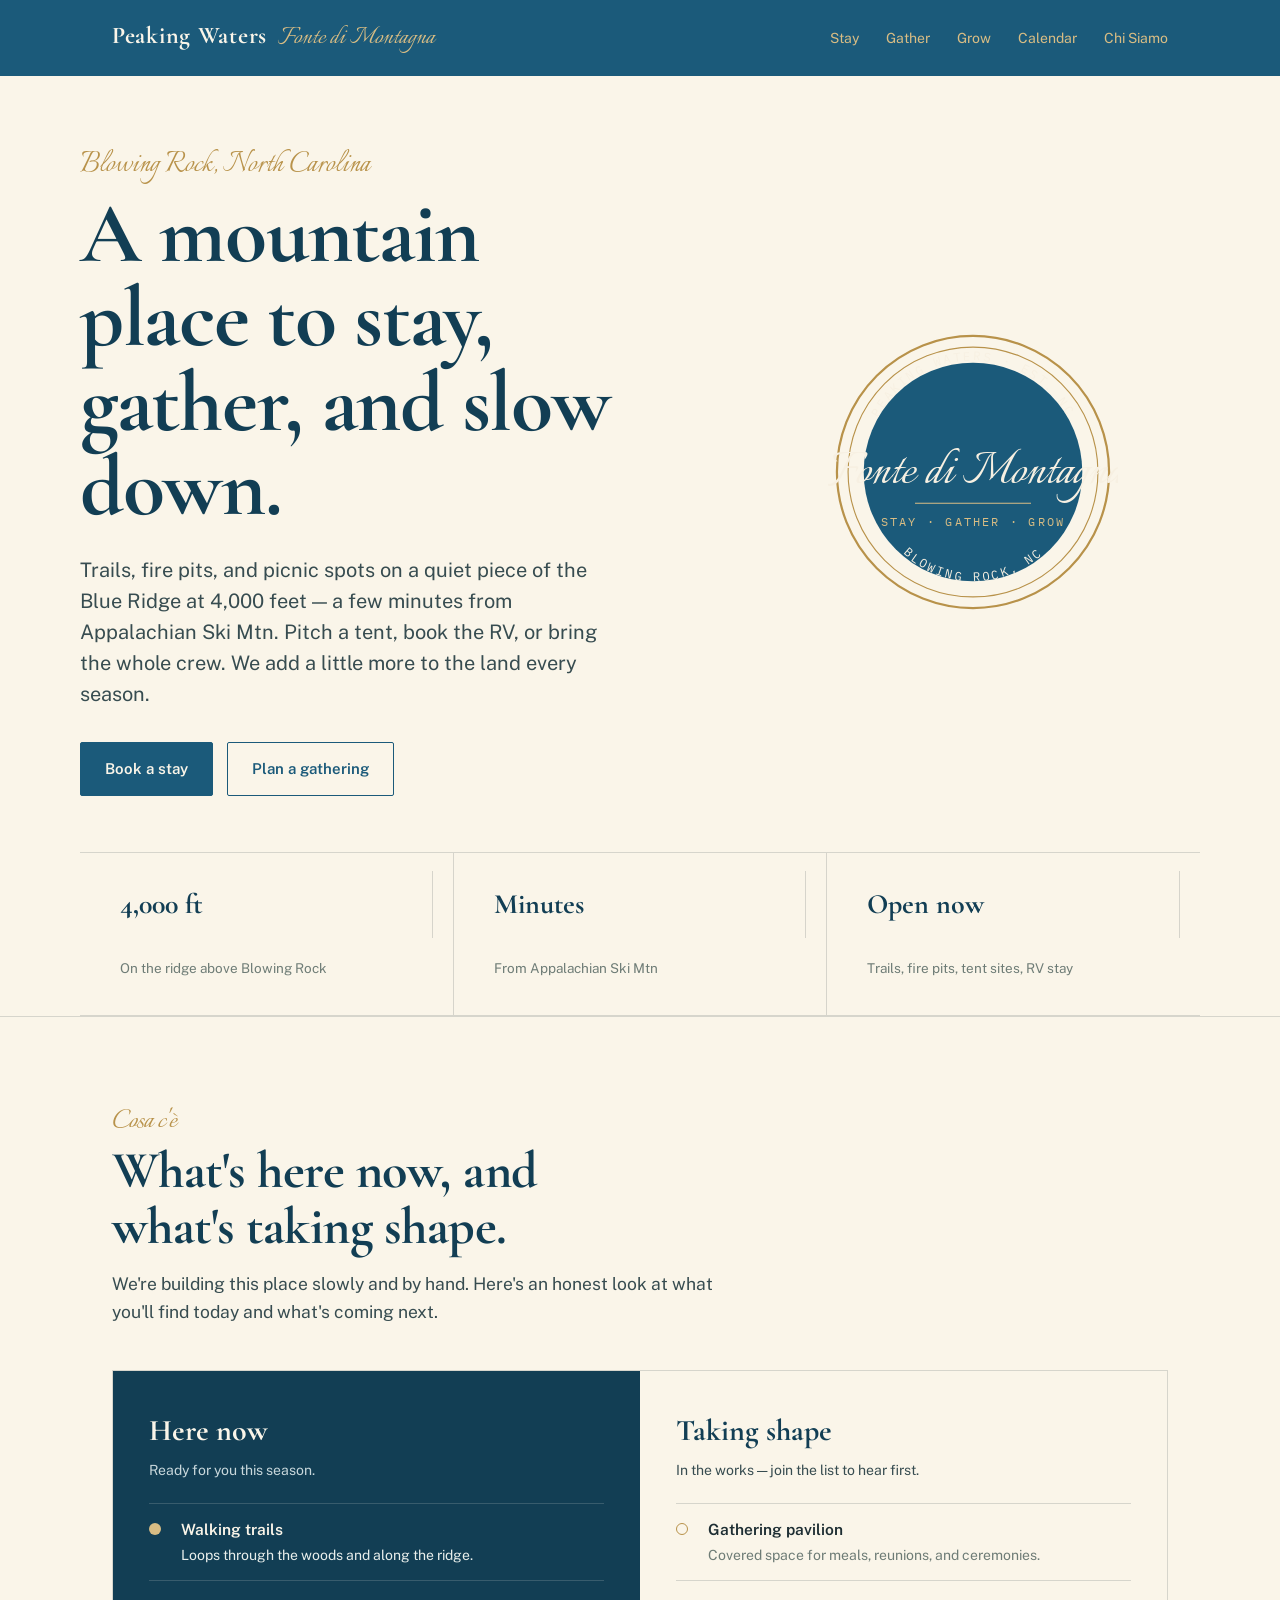
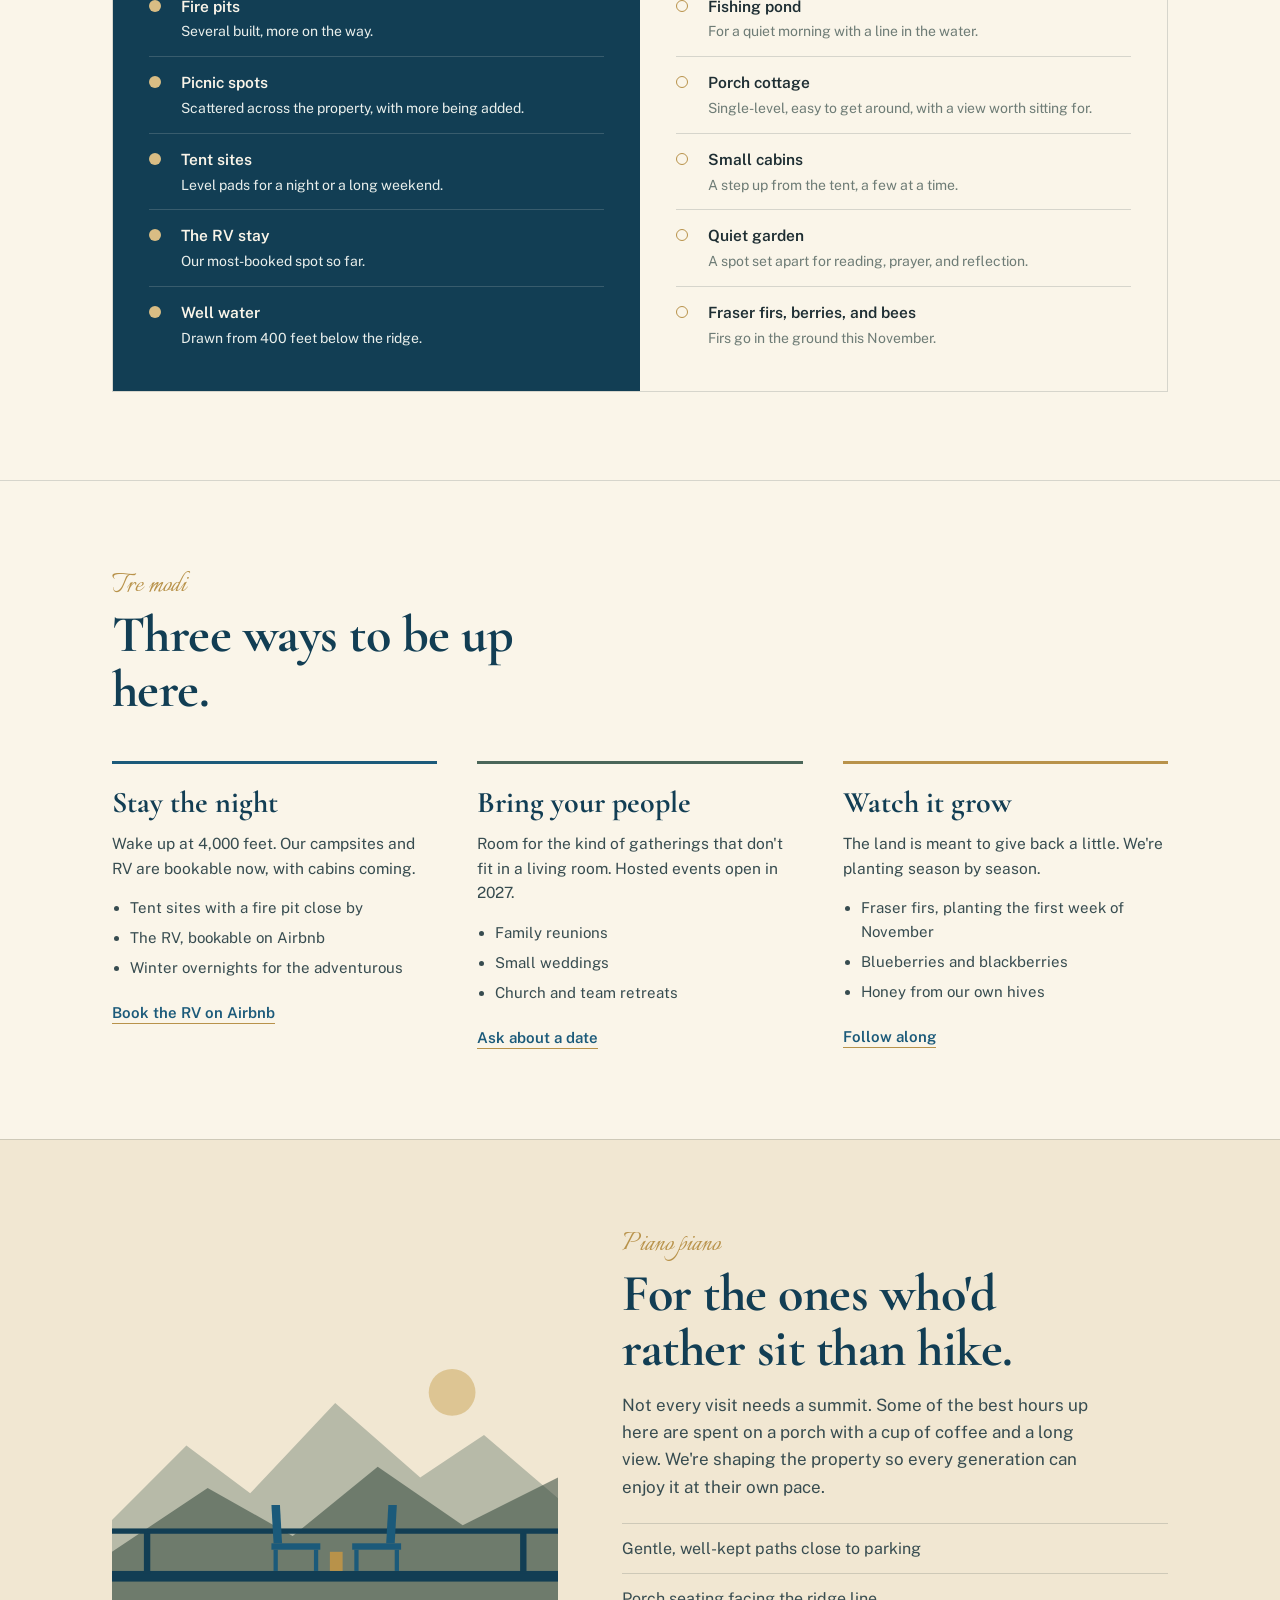
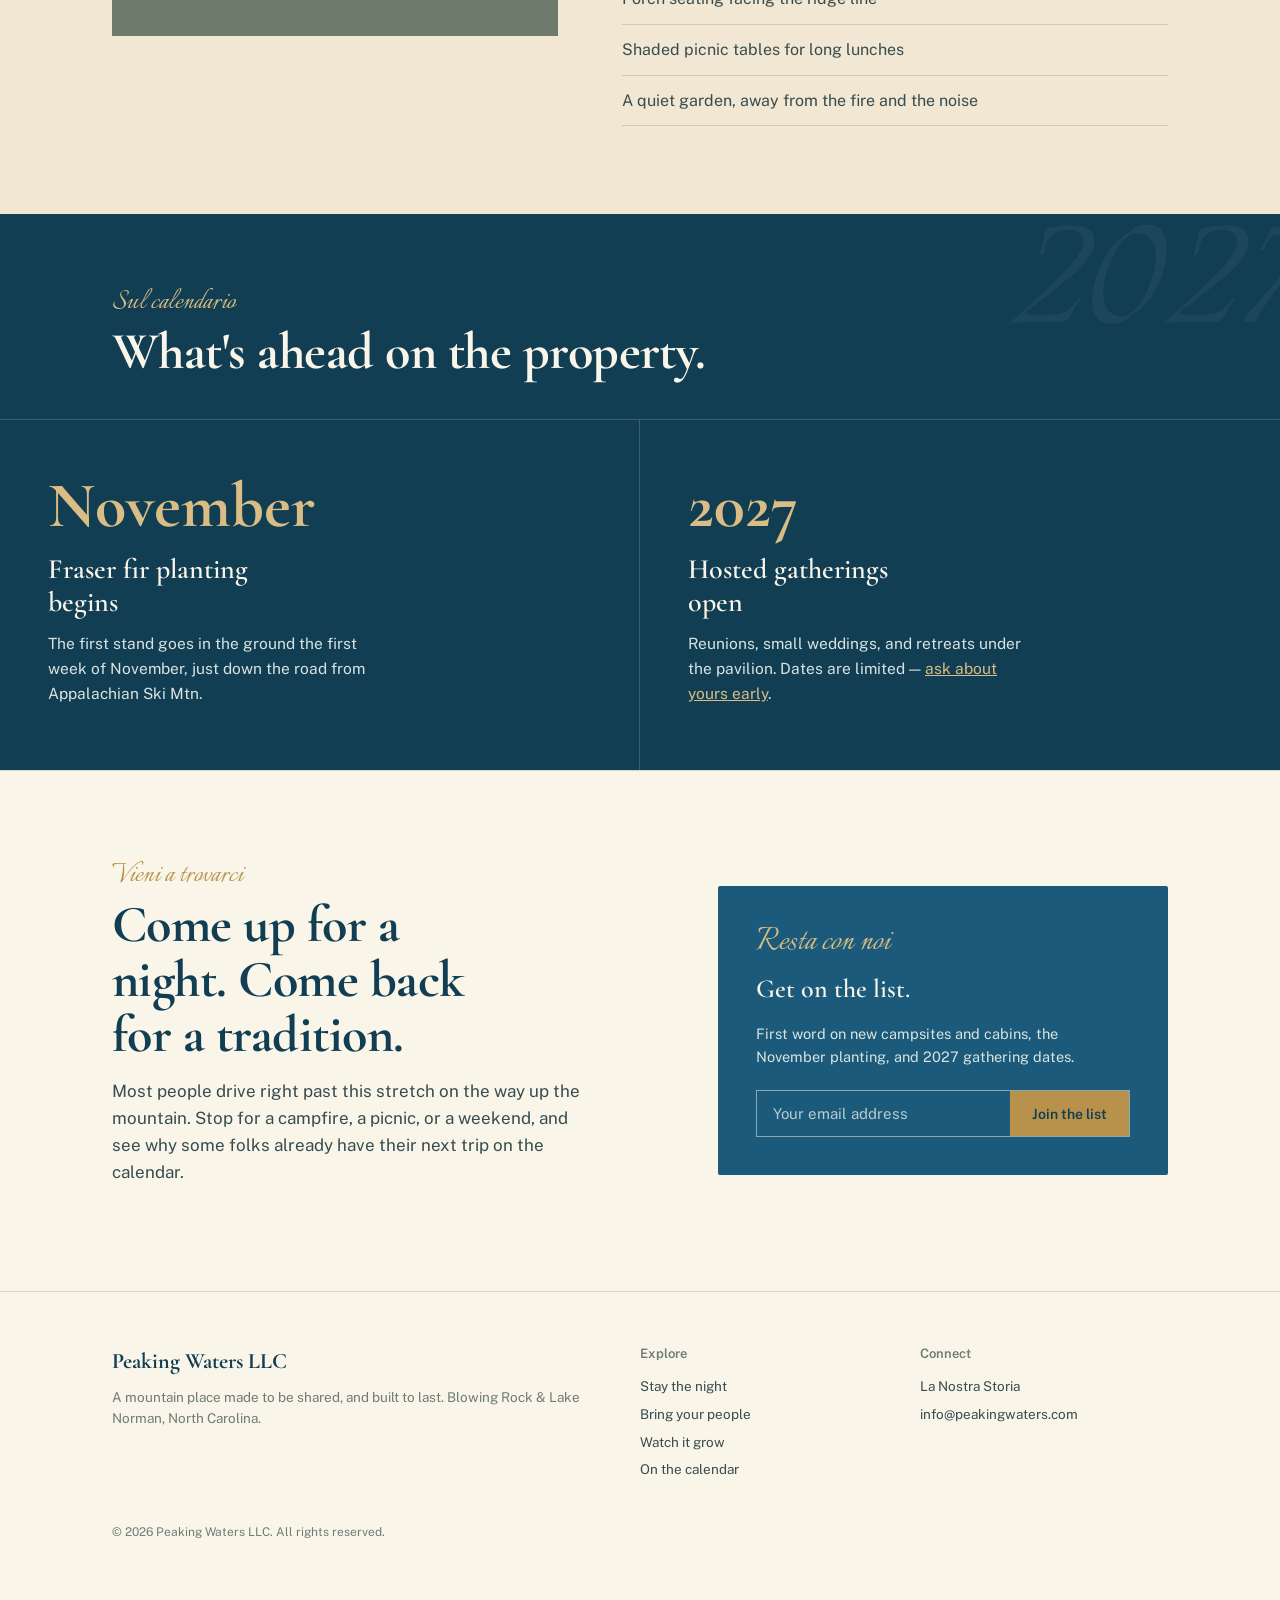
==== commit 897b7f3f: "Rename 4index.html to index.html" ====
--- a/index.html
+++ b/index.html
@@ -3,8 +3,8 @@
 <head>
 <meta charset="UTF-8">
 <meta name="viewport" content="width=device-width, initial-scale=1.0">
-<title>Peaking Waters LLC — Fonte di Montagna | Blowing Rock, NC</title>
-<meta name="description" content="High Country Mineral Water, water bars, and Fraser firs on a mountain property near Appalachian Ski Mtn in Blowing Rock, NC. Stop in and taste it. Special events begin 2027; Fraser fir planting begins the first week of November.">
+<title>Peaking Waters — A mountain place to stay, gather, and slow down | Blowing Rock, NC</title>
+<meta name="description" content="A mountain property at 4,000 feet near Blowing Rock and Appalachian Ski Mtn. Trails, fire pits, picnic spots, tent sites, and an RV stay are open now. Small weddings, reunions, and retreats begin in 2027.">
 <link rel="preconnect" href="https://fonts.googleapis.com">
 <link rel="preconnect" href="https://fonts.gstatic.com" crossorigin>
 <link href="https://fonts.googleapis.com/css2?family=Cormorant+Garamond:ital,wght@0,500;0,600;0,700;1,500&family=Italianno&family=Public+Sans:wght@400;500;600&family=IBM+Plex+Mono:wght@400;500&display=swap" rel="stylesheet">
@@ -19,168 +19,144 @@
     --sage:#4A6659;
     --sage-deep:#33473D;
     --ink:#1E2E33;
-    --stone:#7C8A84;
+    --stone:#6E7C76;
     --line:rgba(30,46,51,0.16);
-    --display:'Cormorant Garamond', serif;
+    --display:'Cormorant Garamond', Georgia, serif;
     --script:'Italianno', cursive;
     --body:'Public Sans', -apple-system, BlinkMacSystemFont, sans-serif;
-    --mono:'IBM Plex Mono', monospace;
+    --mono:'IBM Plex Mono', ui-monospace, monospace;
   }
   *{box-sizing:border-box;}
   html{scroll-behavior:smooth;}
-  body{
-    margin:0;
-    background:var(--cream);
-    color:var(--ink);
-    font-family:var(--body);
-    line-height:1.6;
-    -webkit-font-smoothing:antialiased;
-  }
+  @media (prefers-reduced-motion:reduce){html{scroll-behavior:auto;}}
+  body{margin:0;background:var(--cream);color:var(--ink);font-family:var(--body);line-height:1.6;-webkit-font-smoothing:antialiased;}
   a{color:inherit;}
+  a:focus-visible,button:focus-visible,input:focus-visible{outline:2px solid var(--gold);outline-offset:3px;}
   .wrap{max-width:1120px;margin:0 auto;padding:0 32px;}
   @media(max-width:640px){.wrap{padding:0 20px;}}
-  .it{font-style:italic;color:var(--azure);}
+  p{margin:0 0 16px;color:#374C50;}
 
   /* ---- top bar ---- */
   .topbar{background:var(--azure);color:var(--cream);padding:14px 0;}
   .topbar .row{display:flex;justify-content:space-between;align-items:center;}
   .topbar .brand{font-family:var(--display);font-size:24px;font-weight:700;letter-spacing:.03em;color:var(--cream);text-decoration:none;display:flex;align-items:baseline;gap:10px;}
   .topbar .brand .script{font-family:var(--script);font-size:30px;font-weight:400;color:var(--gold-light);letter-spacing:0;}
-  .topbar nav{font-family:var(--mono);font-size:11px;letter-spacing:.08em;text-transform:uppercase;}
-  .topbar nav a{margin-left:22px;text-decoration:none;color:var(--gold-light);opacity:.85;}
-  .topbar nav a:hover{opacity:1;}
-  .topbar nav a.current{color:var(--cream);opacity:1;border-bottom:1px solid var(--cream);padding-bottom:3px;}
+  .topbar nav{font-family:var(--body);font-size:14px;}
+  .topbar nav a{margin-left:24px;text-decoration:none;color:var(--gold-light);}
+  .topbar nav a:hover{color:var(--cream);}
   @media(max-width:760px){.topbar nav{display:none;}}
 
   /* ---- hero ---- */
-  .hero{padding:70px 0 54px;position:relative;}
-  .eyebrow{font-family:var(--mono);font-size:12px;letter-spacing:.14em;text-transform:uppercase;color:var(--azure);margin-bottom:18px;}
-  h1{
-    font-family:var(--display);
-    font-weight:700;
-    font-size:clamp(48px,7.6vw,92px);
-    line-height:0.98;
-    letter-spacing:-.015em;
-    margin:0 0 26px;
-    max-width:14ch;
-    color:var(--azure-deep);
-  }
-  .hero-inner{display:grid;grid-template-columns:1.1fr .9fr;gap:52px;align-items:center;}
+  .hero{padding:72px 0 0;}
+  .hero-inner{display:grid;grid-template-columns:1.15fr .85fr;gap:52px;align-items:center;}
   @media(max-width:820px){.hero-inner{grid-template-columns:1fr;}}
-  .hero p.lede{font-size:20px;line-height:1.55;max-width:48ch;color:#374C50;margin:0 0 32px;}
-  .hero-cta{display:flex;gap:16px;flex-wrap:wrap;}
-  .btn{display:inline-block;font-family:var(--mono);font-size:11px;letter-spacing:.08em;text-transform:uppercase;text-decoration:none;padding:15px 26px;border:1px solid var(--azure);color:var(--azure);}
+  .place{font-family:var(--script);font-size:34px;color:var(--gold);line-height:1;margin-bottom:10px;}
+  h1{font-family:var(--display);font-weight:700;font-size:clamp(46px,7vw,86px);line-height:.98;letter-spacing:-.015em;margin:0 0 26px;max-width:13ch;color:var(--azure-deep);}
+  .lede{font-size:20px;line-height:1.55;max-width:46ch;color:#374C50;margin:0 0 32px;}
+  .hero-cta{display:flex;gap:14px;flex-wrap:wrap;}
+  .btn{display:inline-block;font-family:var(--body);font-weight:600;font-size:15px;text-decoration:none;padding:14px 24px;border:1px solid var(--azure);color:var(--azure);border-radius:2px;}
   .btn.solid{background:var(--azure);color:var(--cream);}
-  .btn:hover{opacity:.8;}
-
+  .btn:hover{background:var(--azure-deep);border-color:var(--azure-deep);color:var(--cream);}
   .medallion{display:flex;justify-content:center;}
   .medallion svg{width:min(290px,80%);height:auto;}
 
-  .gauge{display:flex;border-top:1px solid var(--line);border-bottom:1px solid var(--line);margin:48px 0 0;}
-  .gauge div{flex:1;padding:19px 20px;border-right:1px solid var(--line);}
-  .gauge div:last-child{border-right:none;}
-  .gauge .num{font-family:var(--mono);font-size:23px;color:var(--azure-deep);}
-  .gauge .label{font-family:var(--mono);font-size:10.5px;letter-spacing:.07em;text-transform:uppercase;color:var(--stone);margin-top:4px;}
-
-  /* ---- section scaffolding ---- */
-  section.block{padding:84px 0;border-top:1px solid var(--line);}
-  .kicker{font-family:var(--mono);font-size:12px;letter-spacing:.14em;text-transform:uppercase;color:var(--azure);margin-bottom:16px;}
-  .kicker .it{text-transform:none;letter-spacing:0;color:var(--gold);opacity:.9;margin-left:8px;font-size:13.5px;}
-  h2{
-    font-family:var(--display);
-    font-weight:700;
-    font-size:clamp(34px,4.6vw,52px);
-    line-height:1.06;
-    letter-spacing:-.01em;
-    margin:0 0 10px;
-    max-width:18ch;
-    color:var(--azure-deep);
-  }
-  p{margin:0 0 16px;color:#374C50;}
-
-  /* ---- pillars ---- */
-  .pillars{display:grid;grid-template-columns:repeat(3,1fr);gap:1px;background:var(--line);margin-top:42px;border:1px solid var(--line);}
-  @media(max-width:760px){.pillars{grid-template-columns:1fr;}}
-  .pillar{background:var(--cream);text-decoration:none;color:var(--ink);display:block;}
-  .pillar .ph{height:190px;background:linear-gradient(135deg,var(--azure-deep),var(--azure));position:relative;overflow:hidden;}
-  .pillar .ph::after{content:"";position:absolute;inset:0;background:radial-gradient(circle at 75% 25%, rgba(217,189,132,.28), transparent 60%);}
-  .pillar:nth-child(2) .ph{background:linear-gradient(135deg,var(--sage-deep),var(--sage));}
-  .pillar:nth-child(3) .ph{background:linear-gradient(135deg,#3a2c1e,#5a4530);}
-  .pillar .pc{padding:26px 24px;}
-  .pillar .tag{font-family:var(--mono);font-size:11px;letter-spacing:.07em;text-transform:uppercase;color:var(--azure);margin-bottom:9px;}
-  .pillar h3{font-family:var(--display);font-weight:700;font-size:27px;line-height:1.15;margin:0 0 11px;color:var(--azure-deep);}
-  .pillar p{font-size:14.5px;margin:0;color:#374C50;}
-  .pillar:hover .ph::after{background:radial-gradient(circle at 75% 25%, rgba(217,189,132,.42), transparent 60%);}
-
-  /* ---- on the calendar (bold impressions) ---- */
-  .calendar{background:var(--azure-deep);color:var(--cream);position:relative;overflow:hidden;}
-  .calendar .script-bg{
-    position:absolute;
-    font-family:var(--script);
-    font-size:220px;
-    color:rgba(250,245,233,.05);
-    top:-40px;
-    right:-20px;
-    line-height:1;
-    pointer-events:none;
-    white-space:nowrap;
-  }
-  .cal-grid{display:grid;grid-template-columns:1fr 1fr;border-top:1px solid rgba(250,245,233,.18);position:relative;}
+  .facts{display:flex;border-top:1px solid var(--line);border-bottom:1px solid var(--line);margin:56px 0 0;}
+  .facts div{flex:1;padding:18px 20px;border-right:1px solid var(--line);}
+  .facts div:last-child{border-right:none;}
+  .facts .num{font-family:var(--display);font-weight:700;font-size:28px;color:var(--azure-deep);line-height:1.1;}
+  .facts .label{font-size:13.5px;color:var(--stone);margin-top:2px;}
+  @media(max-width:640px){.facts{flex-direction:column;}.facts div{border-right:none;border-bottom:1px solid var(--line);}.facts div:last-child{border-bottom:none;}}
+
+  /* ---- sections ---- */
+  section.block{padding:88px 0;border-top:1px solid var(--line);}
+  .sub{font-family:var(--script);font-size:32px;color:var(--gold);line-height:1;margin-bottom:6px;}
+  h2{font-family:var(--display);font-weight:700;font-size:clamp(34px,4.6vw,52px);line-height:1.06;letter-spacing:-.01em;margin:0 0 16px;max-width:18ch;color:var(--azure-deep);}
+  .intro{font-size:17.5px;max-width:56ch;}
+
+  /* ---- the ledger: here now / taking shape ---- */
+  .ledger{display:grid;grid-template-columns:1fr 1fr;gap:0;margin-top:44px;border:1px solid var(--line);}
+  @media(max-width:760px){.ledger{grid-template-columns:1fr;}}
+  .ledger .col{padding:36px 36px 28px;}
+  .ledger .col.now{background:var(--azure-deep);color:var(--cream);}
+  .ledger .col.soon{background:var(--cream);}
+  .ledger h3{font-family:var(--display);font-weight:700;font-size:30px;margin:0 0 4px;}
+  .ledger .col.now h3{color:var(--cream);}
+  .ledger .col.soon h3{color:var(--azure-deep);}
+  .ledger .note{font-size:14px;margin:0 0 22px;}
+  .ledger .col.now .note{color:#C9D8DC;}
+  .ledger ul{list-style:none;margin:0;padding:0;}
+  .ledger li{display:grid;grid-template-columns:18px 1fr;gap:14px;padding:13px 0;border-top:1px solid var(--line);font-size:15.5px;}
+  .ledger .col.now li{border-top-color:rgba(250,245,233,.16);color:#E9EFEC;}
+  .ledger li strong{font-weight:600;display:block;}
+  .ledger .col.now li strong{color:var(--cream);}
+  .ledger .col.soon li strong{color:var(--ink);}
+  .ledger li span{font-size:14px;}
+  .ledger .col.soon li span{color:var(--stone);}
+  .dot{width:12px;height:12px;border-radius:50%;margin-top:6px;}
+  .now .dot{background:var(--gold-light);}
+  .soon .dot{border:1.5px solid var(--gold);}
+
+  /* ---- three ways to be here ---- */
+  .ways{display:grid;grid-template-columns:repeat(3,1fr);gap:40px;margin-top:44px;}
+  @media(max-width:860px){.ways{grid-template-columns:1fr;gap:48px;}}
+  .way{border-top:3px solid var(--azure);padding-top:22px;}
+  .way:nth-child(2){border-top-color:var(--sage);}
+  .way:nth-child(3){border-top-color:var(--gold);}
+  .way h3{font-family:var(--display);font-weight:700;font-size:30px;line-height:1.1;margin:0 0 12px;color:var(--azure-deep);}
+  .way p{font-size:15.5px;}
+  .way ul{margin:0 0 20px;padding-left:18px;color:#374C50;font-size:15px;}
+  .way li{margin-bottom:6px;}
+  .way a.more{font-weight:600;color:var(--azure);text-decoration:none;border-bottom:1px solid var(--gold);padding-bottom:2px;font-size:15px;}
+
+  /* ---- slow down (quiet side) ---- */
+  .quiet{background:var(--cream-dim);}
+  .quiet-inner{display:grid;grid-template-columns:.9fr 1.1fr;gap:64px;align-items:center;}
+  @media(max-width:820px){.quiet-inner{grid-template-columns:1fr;gap:36px;}}
+  .porch svg{width:100%;height:auto;display:block;}
+  .quiet-list{margin:22px 0 0;padding:0;list-style:none;}
+  .quiet-list li{padding:12px 0;border-top:1px solid var(--line);font-size:16px;color:#374C50;}
+  .quiet-list li:last-child{border-bottom:1px solid var(--line);}
+
+  /* ---- calendar ---- */
+  .calendar{background:var(--azure-deep);color:var(--cream);position:relative;overflow:hidden;padding:72px 0 0;}
+  .calendar .script-bg{position:absolute;font-family:var(--script);font-size:220px;color:rgba(250,245,233,.05);top:-40px;right:-20px;line-height:1;pointer-events:none;white-space:nowrap;}
+  .calendar h2{color:var(--cream);max-width:24ch;}
+  .calendar .sub{color:var(--gold-light);}
+  .cal-grid{display:grid;grid-template-columns:1fr 1fr;border-top:1px solid rgba(250,245,233,.18);margin-top:40px;position:relative;}
   @media(max-width:760px){.cal-grid{grid-template-columns:1fr;}}
-  .cal-item{padding:64px 48px;border-right:1px solid rgba(250,245,233,.18);}
+  .cal-item{padding:56px 48px 64px;border-right:1px solid rgba(250,245,233,.18);}
   .cal-item:last-child{border-right:none;}
   @media(max-width:760px){.cal-item{border-right:none;border-bottom:1px solid rgba(250,245,233,.18);}}
-  @media(max-width:640px){.cal-item{padding:48px 28px;}}
-  .cal-item .big-num{font-family:var(--display);font-weight:700;font-size:clamp(64px,9vw,120px);line-height:.9;letter-spacing:-.02em;color:var(--gold-light);margin-bottom:16px;}
-  .cal-item h3{font-family:var(--display);font-weight:600;font-size:29px;line-height:1.18;margin:0 0 12px;color:var(--cream);max-width:16ch;}
-  .cal-item p{color:#D9E4E0;font-size:15.5px;max-width:36ch;margin:0;}
-  .cal-item .tag{font-family:var(--mono);font-size:11px;letter-spacing:.1em;text-transform:uppercase;color:var(--gold-light);margin-bottom:18px;}
-
-  /* ---- visit + newsletter ---- */
-  .visit{background:var(--cream-dim);}
+  @media(max-width:640px){.cal-item{padding:44px 24px;}}
+  .cal-item .when{font-family:var(--display);font-weight:700;font-size:clamp(40px,5.4vw,64px);line-height:.95;color:var(--gold-light);margin-bottom:16px;}
+  .cal-item h3{font-family:var(--display);font-weight:600;font-size:28px;line-height:1.18;margin:0 0 12px;color:var(--cream);max-width:18ch;}
+  .cal-item p{color:#D9E4E0;font-size:15.5px;max-width:38ch;margin:0;}
+  .cal-item a{color:var(--gold-light);}
+
+  /* ---- list signup ---- */
   .visit-inner{display:grid;grid-template-columns:1.1fr .9fr;gap:56px;align-items:center;}
   @media(max-width:820px){.visit-inner{grid-template-columns:1fr;gap:32px;}}
-  .visit h2{max-width:14ch;}
-  .visit-locator{font-family:var(--mono);font-size:12px;letter-spacing:.06em;text-transform:uppercase;color:var(--gold);margin-bottom:10px;}
+  .visit h2{max-width:15ch;}
   .newsletter-card{background:var(--azure);color:var(--cream);padding:38px;border-radius:2px;}
   .newsletter-card .script{font-family:var(--script);font-size:38px;color:var(--gold-light);display:block;margin-bottom:6px;line-height:1;}
-  .newsletter-card h3{font-family:var(--display);font-weight:600;font-size:24px;margin:0 0 12px;color:var(--cream);}
+  .newsletter-card h3{font-family:var(--display);font-weight:600;font-size:26px;margin:0 0 12px;color:var(--cream);}
   .newsletter-card p{color:#D9E4E0;font-size:14.5px;margin:0 0 22px;}
-  .signup-row{display:flex;gap:0;border:1px solid rgba(250,245,233,.5);}
-  .signup-row input{
-    flex:1;
-    background:transparent;
-    border:none;
-    padding:14px 16px;
-    color:var(--cream);
-    font-family:var(--body);
-    font-size:14px;
-  }
+  .signup-row{display:flex;border:1px solid rgba(250,245,233,.5);}
+  .signup-row input{flex:1;min-width:0;background:transparent;border:none;padding:14px 16px;color:var(--cream);font-family:var(--body);font-size:15px;}
   .signup-row input::placeholder{color:#B9CBD1;}
-  .signup-row input:focus{outline:none;}
-  .signup-row button{
-    background:var(--gold);
-    border:none;
-    color:var(--azure-deep);
-    font-family:var(--mono);
-    font-size:11px;
-    letter-spacing:.08em;
-    text-transform:uppercase;
-    padding:0 22px;
-    cursor:pointer;
-  }
-  .signup-row button:hover{opacity:.85;}
+  .signup-row button{background:var(--gold);border:none;color:var(--azure-deep);font-family:var(--body);font-weight:600;font-size:14px;padding:0 22px;cursor:pointer;}
+  .signup-row button:hover{background:var(--gold-light);}
 
   /* ---- footer ---- */
   footer{padding:52px 0 60px;border-top:1px solid var(--line);}
   footer .fgrid{display:grid;grid-template-columns:2fr 1fr 1fr;gap:32px;}
   @media(max-width:640px){footer .fgrid{grid-template-columns:1fr;gap:24px;}}
-  footer h5{font-family:var(--mono);font-size:11px;text-transform:uppercase;letter-spacing:.07em;color:var(--stone);margin:0 0 12px;}
+  footer h5{font-family:var(--body);font-size:13px;font-weight:600;color:var(--stone);margin:0 0 12px;}
   footer .brand{font-family:var(--display);font-weight:700;font-size:22px;margin-bottom:8px;color:var(--azure-deep);}
   footer p{font-size:13.5px;color:var(--stone);}
   footer a{text-decoration:none;color:#374C50;font-size:13.5px;display:block;margin-bottom:6px;}
   footer a:hover{color:var(--azure);}
-  .legal{margin-top:36px;font-family:var(--mono);font-size:11px;color:var(--stone);}
+  .legal{margin-top:36px;font-size:12px;color:var(--stone);}
 </style>
 </head>
 <body>
@@ -188,13 +164,11 @@
 <div class="topbar">
   <div class="wrap row">
     <a href="index.html" class="brand">Peaking Waters <span class="script">Fonte di Montagna</span></a>
-    <nav>
-      <a href="index.html" class="current">Home</a>
-      <a href="water.html">The Water</a>
-      <a href="geology.html">The Geology</a>
-      <a href="farm.html">The Farm</a>
-      <a href="events.html">Events</a>
-      <a href="copack.html">Co-Pack Partners</a>
+    <nav aria-label="Main">
+      <a href="#stay">Stay</a>
+      <a href="#gather">Gather</a>
+      <a href="#grow">Grow</a>
+      <a href="#calendar">Calendar</a>
       <a href="about.html">Chi Siamo</a>
     </nav>
   </div>
@@ -203,110 +177,201 @@
 <header class="hero wrap">
   <div class="hero-inner">
     <div>
-      <div class="eyebrow">Blowing Rock, North Carolina</div>
-      <h1>Drawn 400 feet down. Raised 4,000 feet up.</h1>
-      <p class="lede">Part adventure, part beautiful outdoor space — water bars scattered across the ridge, mineral water pulled from 400 feet below it, and Fraser firs growing in between. Down to earth, right near Appalachian Ski Mtn. Stop in, try what we pour, and stay for the view.</p>
+      <div class="place">Blowing Rock, North Carolina</div>
+      <h1>A mountain place to stay, gather, and slow down.</h1>
+      <p class="lede">Trails, fire pits, and picnic spots on a quiet piece of the Blue Ridge at 4,000 feet — a few minutes from Appalachian Ski Mtn. Pitch a tent, book the RV, or bring the whole crew. We add a little more to the land every season.</p>
       <div class="hero-cta">
-        <a href="water.html" class="btn solid">Meet the water</a>
-        <a href="events.html" class="btn">Plan a visit</a>
+        <a href="#stay" class="btn solid">Book a stay</a>
+        <a href="#gather" class="btn">Plan a gathering</a>
       </div>
     </div>
     <div class="medallion">
-      <svg viewBox="0 0 260 260" xmlns="http://www.w3.org/2000/svg">
+      <svg viewBox="0 0 260 260" xmlns="http://www.w3.org/2000/svg" role="img" aria-label="Peaking Waters medallion">
         <circle cx="130" cy="130" r="122" fill="none" stroke="#B8924A" stroke-width="2"/>
         <circle cx="130" cy="130" r="112" fill="none" stroke="#B8924A" stroke-width="1"/>
         <circle cx="130" cy="130" r="98" fill="#1B5A7A"/>
         <path id="topArc" d="M 34 126 A 96 96 0 0 1 226 126" fill="none"/>
         <path id="botArc" d="M 38 136 A 92 92 0 0 0 222 136" fill="none"/>
-        <text font-family="IBM Plex Mono" font-size="11" letter-spacing="2.4" fill="#F7F0E2">
+        <text font-family="IBM Plex Mono, monospace" font-size="11" letter-spacing="2.4" fill="#F7F0E2">
           <textPath href="#topArc" startOffset="50%" text-anchor="middle">PEAKING WATERS · EST. NC</textPath>
         </text>
-        <text font-family="IBM Plex Mono" font-size="11" letter-spacing="2.4" fill="#F7F0E2">
+        <text font-family="IBM Plex Mono, monospace" font-size="11" letter-spacing="2.4" fill="#F7F0E2">
           <textPath href="#botArc" startOffset="50%" text-anchor="middle">BLOWING ROCK, NC</textPath>
         </text>
-        <text x="130" y="140" font-family="Italianno" font-size="52" fill="#F7F0E2" text-anchor="middle">Fonte di Montagna</text>
+        <text x="130" y="140" font-family="Italianno, cursive" font-size="52" fill="#F7F0E2" text-anchor="middle">Fonte di Montagna</text>
         <line x1="78" y1="158" x2="182" y2="158" stroke="#D9BD84" stroke-width="1"/>
-        <text x="130" y="178" font-family="IBM Plex Mono" font-size="11" letter-spacing="2" fill="#D9BD84" text-anchor="middle">4,000 FT — 400 FT</text>
+        <text x="130" y="178" font-family="IBM Plex Mono, monospace" font-size="11" letter-spacing="2" fill="#D9BD84" text-anchor="middle">STAY · GATHER · GROW</text>
       </svg>
     </div>
   </div>
 
-  <div class="gauge">
-    <div><div class="num">4,000 FT</div><div class="label">Elevation</div></div>
-    <div><div class="num">0</div><div class="label">Wellhead</div></div>
-    <div><div class="num">−400 FT</div><div class="label">Aquifer</div></div>
+  <div class="facts">
+    <div><div class="num">4,000 ft</div><div class="label">On the ridge above Blowing Rock</div></div>
+    <div><div class="num">Minutes</div><div class="label">From Appalachian Ski Mtn</div></div>
+    <div><div class="num">Open now</div><div class="label">Trails, fire pits, tent sites, RV stay</div></div>
   </div>
 </header>
 
-<section class="block">
+<!-- Here now / taking shape -->
+<section class="block" id="now">
   <div class="wrap">
-    <div class="kicker">Explore <span class="it">— Esplora</span></div>
-    <h2>Three ways onto the mountain.</h2>
-    <div class="pillars">
-      <a class="pillar" href="water.html">
-        <div class="ph"></div>
-        <div class="pc">
-          <div class="tag">Flagship</div>
-          <h3>High Country Mineral Water</h3>
-          <p>Still, sparkling, and botanical infusions, poured fresh at water bars across the property.</p>
-        </div>
-      </a>
-      <a class="pillar" href="farm.html">
-        <div class="ph"></div>
-        <div class="pc">
-          <div class="tag">In Season</div>
-          <h3>Fraser Fir Farm &amp; Christmas Stop</h3>
-          <p>Real trees, wreaths, and hot drinks made with our own water — five minutes from Appalachian Ski Mtn.</p>
-        </div>
-      </a>
-      <a class="pillar" href="events.html">
-        <div class="ph"></div>
-        <div class="pc">
-          <div class="tag">Year Round</div>
-          <h3>Events &amp; Adventures</h3>
-          <p>Camping, workshops, and music nights — adventure that starts and ends with a good glass of water.</p>
-        </div>
-      </a>
+    <div class="sub">Cosa c'è</div>
+    <h2>What's here now, and what's taking shape.</h2>
+    <p class="intro">We're building this place slowly and by hand. Here's an honest look at what you'll find today and what's coming next.</p>
+
+    <div class="ledger">
+      <div class="col now">
+        <h3>Here now</h3>
+        <p class="note">Ready for you this season.</p>
+        <ul>
+          <li><i class="dot"></i><div><strong>Walking trails</strong><span>Loops through the woods and along the ridge.</span></div></li>
+          <li><i class="dot"></i><div><strong>Fire pits</strong><span>Several built, more on the way.</span></div></li>
+          <li><i class="dot"></i><div><strong>Picnic spots</strong><span>Scattered across the property, with more being added.</span></div></li>
+          <li><i class="dot"></i><div><strong>Tent sites</strong><span>Level pads for a night or a long weekend.</span></div></li>
+          <li><i class="dot"></i><div><strong>The RV stay</strong><span>Our most-booked spot so far.</span></div></li>
+          <li><i class="dot"></i><div><strong>Well water</strong><span>Drawn from 400 feet below the ridge.</span></div></li>
+        </ul>
+      </div>
+      <div class="col soon">
+        <h3>Taking shape</h3>
+        <p class="note">In the works — join the list to hear first.</p>
+        <ul>
+          <li><i class="dot"></i><div><strong>Gathering pavilion</strong><span>Covered space for meals, reunions, and ceremonies.</span></div></li>
+          <li><i class="dot"></i><div><strong>Fishing pond</strong><span>For a quiet morning with a line in the water.</span></div></li>
+          <li><i class="dot"></i><div><strong>Porch cottage</strong><span>Single-level, easy to get around, with a view worth sitting for.</span></div></li>
+          <li><i class="dot"></i><div><strong>Small cabins</strong><span>A step up from the tent, a few at a time.</span></div></li>
+          <li><i class="dot"></i><div><strong>Quiet garden</strong><span>A spot set apart for reading, prayer, and reflection.</span></div></li>
+          <li><i class="dot"></i><div><strong>Fraser firs, berries, and bees</strong><span>Firs go in the ground this November.</span></div></li>
+        </ul>
+      </div>
     </div>
   </div>
 </section>
 
-<section class="calendar">
+<!-- Stay / Gather / Grow -->
+<section class="block" id="stay">
+  <div class="wrap">
+    <div class="sub">Tre modi</div>
+    <h2>Three ways to be up here.</h2>
+
+    <div class="ways">
+      <div class="way">
+        <h3>Stay the night</h3>
+        <p>Wake up at 4,000 feet. Our campsites and RV are bookable now, with cabins coming.</p>
+        <ul>
+          <li>Tent sites with a fire pit close by</li>
+          <li>The RV, bookable on Airbnb</li>
+          <li>Winter overnights for the adventurous</li>
+        </ul>
+        <!-- TODO: replace # with the Airbnb listing URL -->
+        <a class="more" href="#">Book the RV on Airbnb</a>
+      </div>
+
+      <div class="way" id="gather">
+        <h3>Bring your people</h3>
+        <p>Room for the kind of gatherings that don't fit in a living room. Hosted events open in 2027.</p>
+        <ul>
+          <li>Family reunions</li>
+          <li>Small weddings</li>
+          <li>Church and team retreats</li>
+        </ul>
+        <a class="more" href="mailto:info@peakingwaters.com?subject=Gathering%20inquiry">Ask about a date</a>
+      </div>
+
+      <div class="way" id="grow">
+        <h3>Watch it grow</h3>
+        <p>The land is meant to give back a little. We're planting season by season.</p>
+        <ul>
+          <li>Fraser firs, planting the first week of November</li>
+          <li>Blueberries and blackberries</li>
+          <li>Honey from our own hives</li>
+        </ul>
+        <a class="more" href="#list">Follow along</a>
+      </div>
+    </div>
+  </div>
+</section>
+
+<!-- Slow down -->
+<section class="block quiet">
+  <div class="wrap">
+    <div class="quiet-inner">
+      <div class="porch" aria-hidden="true">
+        <svg viewBox="0 0 420 300" xmlns="http://www.w3.org/2000/svg">
+          <rect width="420" height="300" fill="#F1E7D2"/>
+          <path d="M0 190 L70 120 L130 165 L210 80 L290 150 L350 110 L420 170 L420 300 L0 300Z" fill="#4A6659" opacity=".35"/>
+          <path d="M0 220 L90 160 L170 205 L250 140 L330 195 L420 150 L420 300 L0 300Z" fill="#33473D" opacity=".55"/>
+          <circle cx="320" cy="70" r="22" fill="#D9BD84" opacity=".8"/>
+          <rect x="0" y="238" width="420" height="10" fill="#123E54"/>
+          <rect x="30" y="200" width="6" height="40" fill="#123E54"/>
+          <rect x="384" y="200" width="6" height="40" fill="#123E54"/>
+          <rect x="0" y="198" width="420" height="5" fill="#123E54"/>
+          <g fill="#1B5A7A">
+            <rect x="150" y="212" width="46" height="6"/>
+            <rect x="152" y="218" width="4" height="20"/><rect x="190" y="218" width="4" height="20"/>
+            <path d="M152 212 L150 176 L158 176 L160 212Z"/>
+          </g>
+          <g fill="#1B5A7A">
+            <rect x="226" y="212" width="46" height="6"/>
+            <rect x="228" y="218" width="4" height="20"/><rect x="266" y="218" width="4" height="20"/>
+            <path d="M266 212 L268 176 L260 176 L258 212Z"/>
+          </g>
+          <rect x="205" y="220" width="12" height="18" fill="#B8924A"/>
+        </svg>
+      </div>
+      <div>
+        <div class="sub">Piano piano</div>
+        <h2>For the ones who'd rather sit than hike.</h2>
+        <p style="font-size:17px;max-width:48ch;">Not every visit needs a summit. Some of the best hours up here are spent on a porch with a cup of coffee and a long view. We're shaping the property so every generation can enjoy it at their own pace.</p>
+        <ul class="quiet-list">
+          <li>Gentle, well-kept paths close to parking</li>
+          <li>Porch seating facing the ridge line</li>
+          <li>Shaded picnic tables for long lunches</li>
+          <li>A quiet garden, away from the fire and the noise</li>
+        </ul>
+      </div>
+    </div>
+  </div>
+</section>
+
+<!-- Calendar -->
+<section class="calendar" id="calendar">
   <div class="script-bg">2027</div>
-  <div class="wrap" style="padding-top:60px;position:relative;">
-    <div class="kicker" style="color:var(--gold-light);">On the Calendar <span class="it" style="color:var(--cream-dim);">— Sul Calendario</span></div>
-    <h2 style="color:var(--cream);max-width:26ch;">What's ahead on the property.</h2>
+  <div class="wrap" style="position:relative;">
+    <div class="sub">Sul calendario</div>
+    <h2>What's ahead on the property.</h2>
   </div>
   <div class="cal-grid">
     <div class="cal-item">
-      <div class="big-num">2027</div>
-      <h3>Special Events coming to Peaking Waters</h3>
-      <p>Music nights, sustainability workshops, and mountain gatherings — the calendar opens next year. <a href="events.html" style="color:var(--gold-light);text-decoration:underline;">See what's planned</a></p>
+      <div class="when">November</div>
+      <h3>Fraser fir planting begins</h3>
+      <p>The first stand goes in the ground the first week of November, just down the road from Appalachian Ski Mtn.</p>
     </div>
     <div class="cal-item">
-      <div class="tag">First Week of November</div>
-      <h3 style="font-size:36px;">Fraser fir planting begins</h3>
-      <p>The next stand goes into the ground this fall, right down the road from Appalachian Ski Mtn. <a href="farm.html" style="color:var(--gold-light);text-decoration:underline;">The farm</a></p>
+      <div class="when">2027</div>
+      <h3>Hosted gatherings open</h3>
+      <p>Reunions, small weddings, and retreats under the pavilion. Dates are limited — <a href="mailto:info@peakingwaters.com?subject=2027%20date%20inquiry">ask about yours early</a>.</p>
     </div>
   </div>
 </section>
 
-<section class="block visit">
+<!-- Visit + list -->
+<section class="block visit" id="list">
   <div class="wrap">
     <div class="visit-inner">
       <div>
-        <div class="visit-locator">Blowing Rock, NC — Near Appalachian Ski Mtn</div>
-        <div class="kicker">Come Taste It <span class="it">— Vieni ad Assaggiare</span></div>
-        <h2>Stop by, try what we pour, and stay a while.</h2>
-        <p style="max-width:48ch;font-size:16.5px;">Our water bars are open on the property — still, sparkling, and botanical, poured in a setting most people drive right past on the way up the mountain. Come find out why it's worth the stop.</p>
+        <div class="sub">Vieni a trovarci</div>
+        <h2>Come up for a night. Come back for a tradition.</h2>
+        <p style="max-width:48ch;font-size:17px;">Most people drive right past this stretch on the way up the mountain. Stop for a campfire, a picnic, or a weekend, and see why some folks already have their next trip on the calendar.</p>
       </div>
       <div class="newsletter-card">
         <span class="script">Resta con noi</span>
         <h3>Get on the list.</h3>
-        <p>First word on 2027 events, the November planting, and everything else happening on the property.</p>
+        <p>First word on new campsites and cabins, the November planting, and 2027 gathering dates.</p>
         <form class="signup-row" onsubmit="return false;">
-          <input type="email" placeholder="Your email address" required>
-          <button type="submit">Join</button>
+          <label for="email" style="position:absolute;left:-9999px;">Email address</label>
+          <input id="email" type="email" placeholder="Your email address" required>
+          <button type="submit">Join the list</button>
         </form>
       </div>
     </div>
@@ -318,15 +383,14 @@
     <div class="fgrid">
       <div>
         <div class="brand">Peaking Waters LLC</div>
-        <p>Rooted in place, built for the long game. Blowing Rock &amp; Lake Norman, North Carolina.</p>
+        <p>A mountain place made to be shared, and built to last. Blowing Rock &amp; Lake Norman, North Carolina.</p>
       </div>
       <div>
         <h5>Explore</h5>
-        <a href="water.html">High Country Mineral Water</a>
-        <a href="geology.html">The Geology</a>
-        <a href="farm.html">Fraser Fir Farm</a>
-        <a href="events.html">Events &amp; Adventures</a>
-        <a href="copack.html">Co-Pack Partners</a>
+        <a href="#stay">Stay the night</a>
+        <a href="#gather">Bring your people</a>
+        <a href="#grow">Watch it grow</a>
+        <a href="#calendar">On the calendar</a>
       </div>
       <div>
         <h5>Connect</h5>
@@ -334,7 +398,7 @@
         <a href="mailto:info@peakingwaters.com">info@peakingwaters.com</a>
       </div>
     </div>
-    <div class="legal">© 2026 Peaking Waters LLC. All rights reserved. Well water tested per NC guidelines. Drink responsibly.</div>
+    <div class="legal">© 2026 Peaking Waters LLC. All rights reserved.</div>
   </div>
 </footer>
 
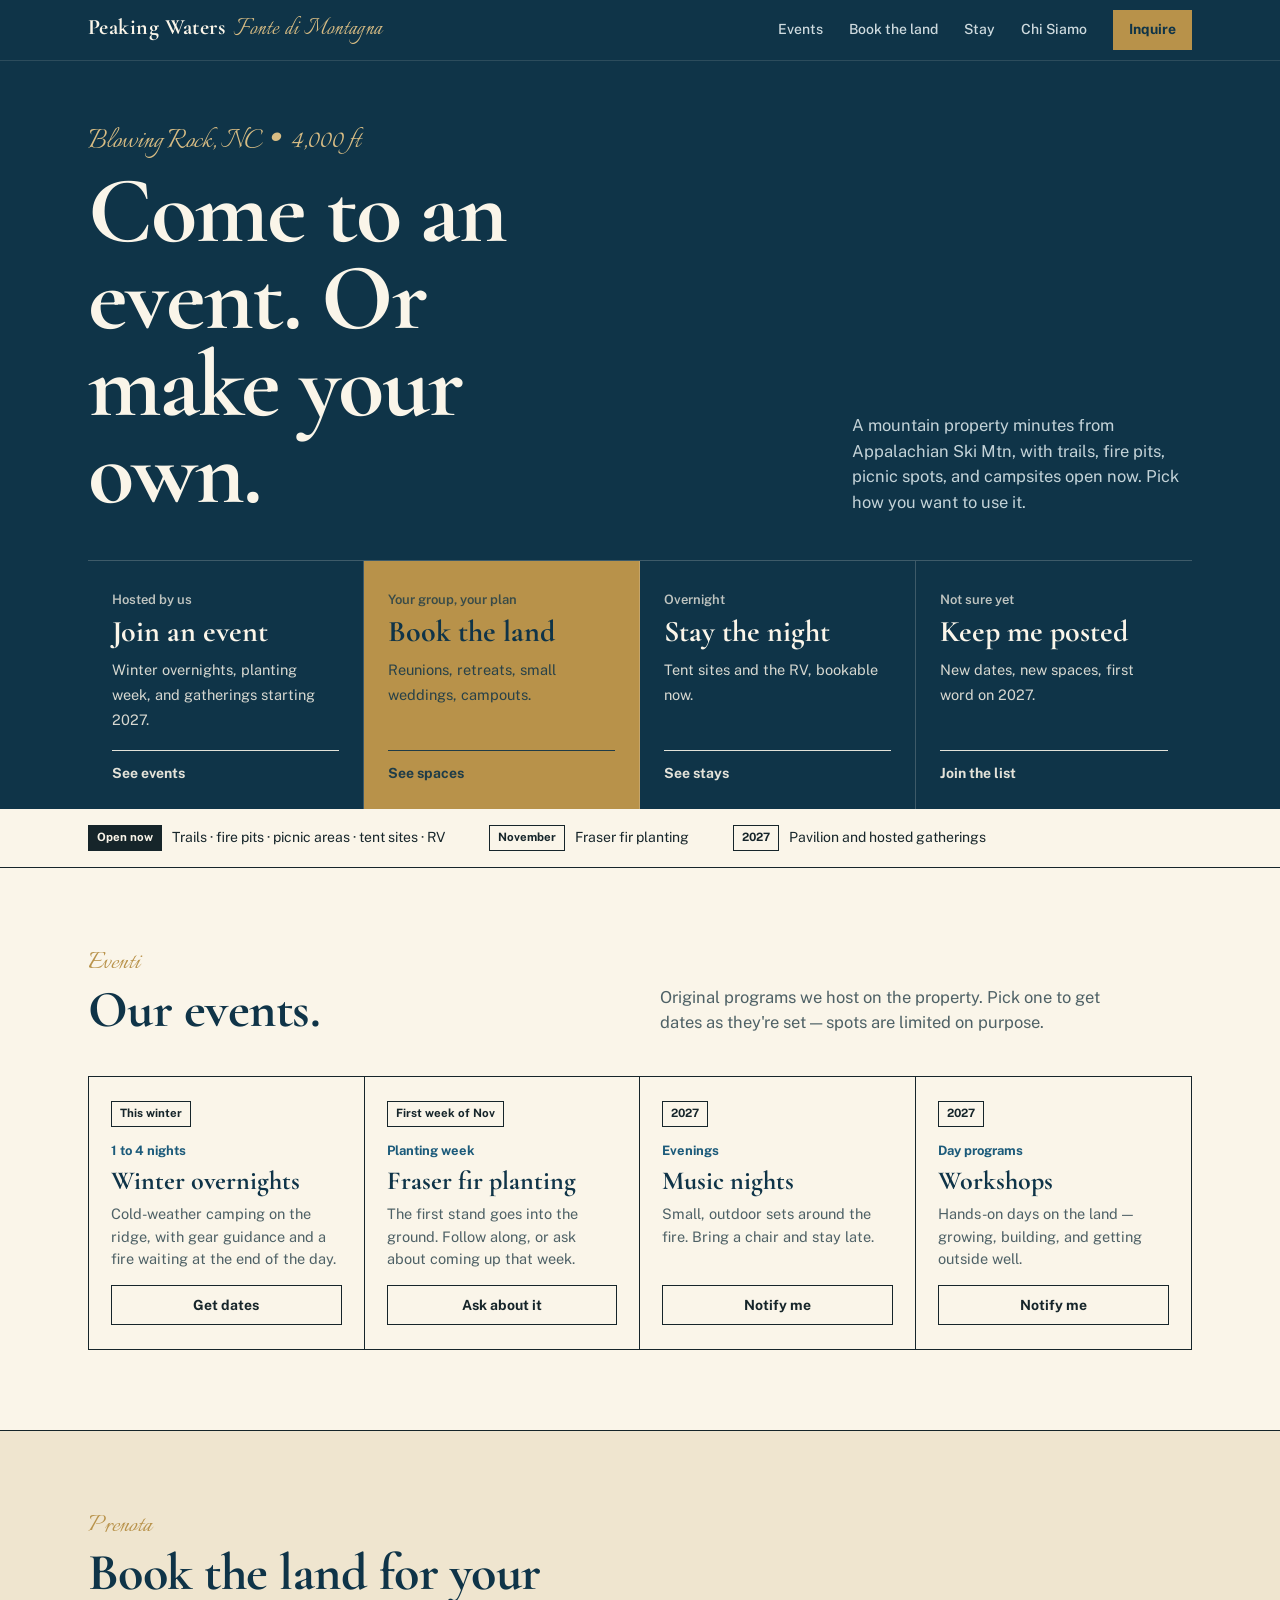
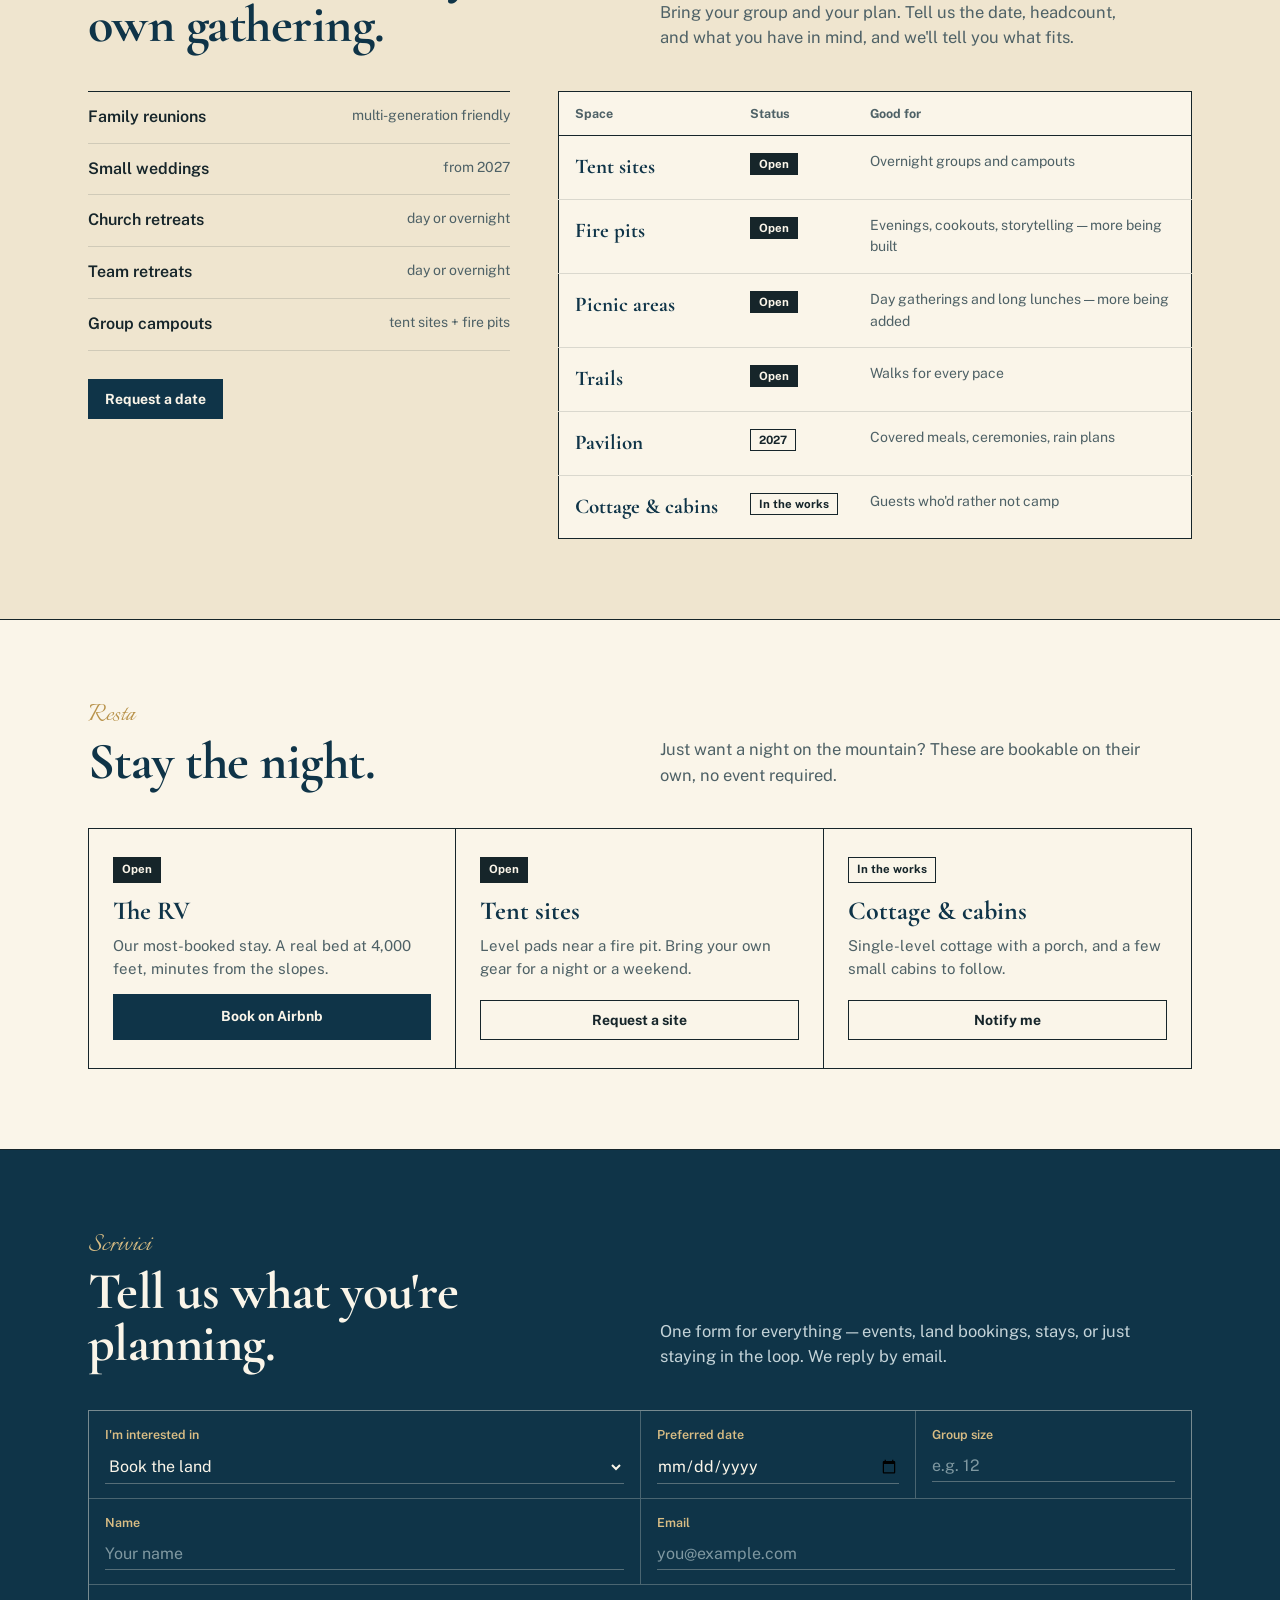
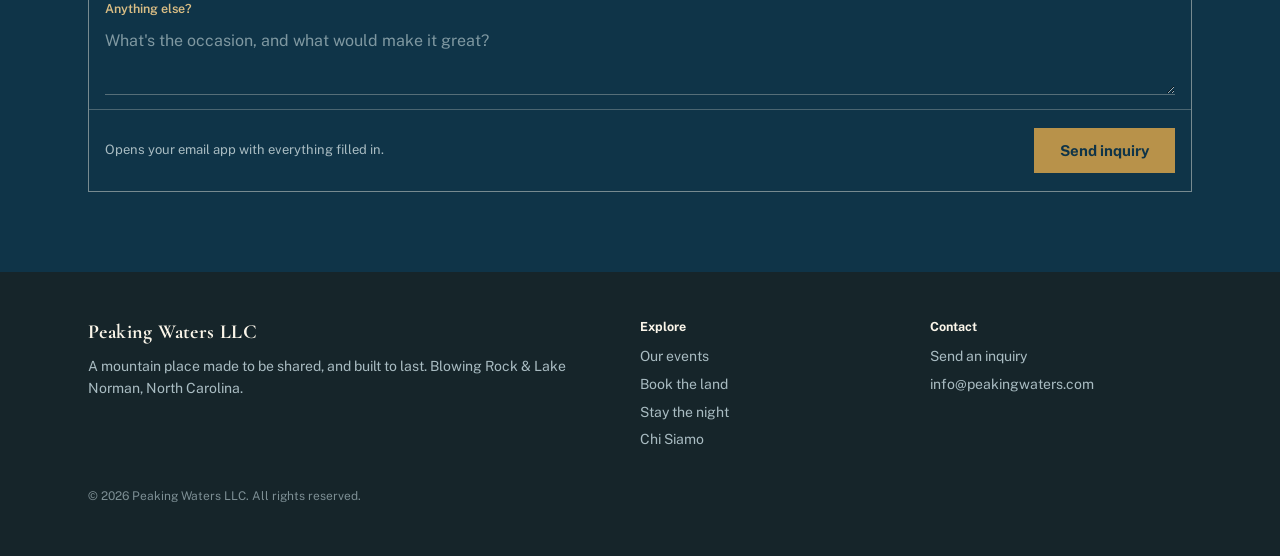
==== commit 8677f056: "Update fmt.Println message from 'Hello' to 'Goodbye'" ====
--- a/index.html
+++ b/index.html
@@ -3,160 +3,159 @@
 <head>
 <meta charset="UTF-8">
 <meta name="viewport" content="width=device-width, initial-scale=1.0">
-<title>Peaking Waters — A mountain place to stay, gather, and slow down | Blowing Rock, NC</title>
-<meta name="description" content="A mountain property at 4,000 feet near Blowing Rock and Appalachian Ski Mtn. Trails, fire pits, picnic spots, tent sites, and an RV stay are open now. Small weddings, reunions, and retreats begin in 2027.">
+<title>Peaking Waters — Events, stays, and land bookings | Blowing Rock, NC</title>
+<meta name="description" content="A 4,000-ft mountain property near Blowing Rock, NC. Join our events, book the land for your own gathering, or stay the night. Tent sites, trails, fire pits, and an RV stay are open now.">
 <link rel="preconnect" href="https://fonts.googleapis.com">
 <link rel="preconnect" href="https://fonts.gstatic.com" crossorigin>
-<link href="https://fonts.googleapis.com/css2?family=Cormorant+Garamond:ital,wght@0,500;0,600;0,700;1,500&family=Italianno&family=Public+Sans:wght@400;500;600&family=IBM+Plex+Mono:wght@400;500&display=swap" rel="stylesheet">
+<link href="https://fonts.googleapis.com/css2?family=Cormorant+Garamond:wght@600;700&family=Italianno&family=Public+Sans:wght@400;500;600;700&display=swap" rel="stylesheet">
 <style>
   :root{
     --azure:#1B5A7A;
-    --azure-deep:#123E54;
+    --azure-deep:#0F3448;
     --gold:#B8924A;
     --gold-light:#D9BD84;
     --cream:#FAF5E9;
-    --cream-dim:#F1E7D2;
-    --sage:#4A6659;
-    --sage-deep:#33473D;
-    --ink:#1E2E33;
-    --stone:#6E7C76;
-    --line:rgba(30,46,51,0.16);
+    --cream-dim:#EFE5CF;
+    --sage:#3F5A4E;
+    --ink:#16252A;
+    --muted:#4E6166;
+    --line:#16252A;
+    --hair:rgba(22,37,42,.14);
     --display:'Cormorant Garamond', Georgia, serif;
     --script:'Italianno', cursive;
     --body:'Public Sans', -apple-system, BlinkMacSystemFont, sans-serif;
-    --mono:'IBM Plex Mono', ui-monospace, monospace;
   }
   *{box-sizing:border-box;}
-  html{scroll-behavior:smooth;}
+  html{scroll-behavior:smooth;scroll-padding-top:64px;}
   @media (prefers-reduced-motion:reduce){html{scroll-behavior:auto;}}
-  body{margin:0;background:var(--cream);color:var(--ink);font-family:var(--body);line-height:1.6;-webkit-font-smoothing:antialiased;}
+  body{margin:0;background:var(--cream);color:var(--ink);font-family:var(--body);font-size:16px;line-height:1.55;-webkit-font-smoothing:antialiased;}
   a{color:inherit;}
-  a:focus-visible,button:focus-visible,input:focus-visible{outline:2px solid var(--gold);outline-offset:3px;}
-  .wrap{max-width:1120px;margin:0 auto;padding:0 32px;}
-  @media(max-width:640px){.wrap{padding:0 20px;}}
-  p{margin:0 0 16px;color:#374C50;}
+  :focus-visible{outline:2px solid var(--gold);outline-offset:2px;}
+  .wrap{max-width:1160px;margin:0 auto;padding:0 28px;}
+  @media(max-width:640px){.wrap{padding:0 18px;}}
+  p{margin:0 0 14px;color:var(--muted);}
+  h2{font-family:var(--display);font-weight:700;font-size:clamp(34px,4.4vw,52px);line-height:1;letter-spacing:-.01em;margin:0;color:var(--azure-deep);}
+  h3{font-family:var(--display);font-weight:700;font-size:26px;line-height:1.1;margin:0 0 8px;color:var(--azure-deep);}
 
   /* ---- top bar ---- */
-  .topbar{background:var(--azure);color:var(--cream);padding:14px 0;}
-  .topbar .row{display:flex;justify-content:space-between;align-items:center;}
-  .topbar .brand{font-family:var(--display);font-size:24px;font-weight:700;letter-spacing:.03em;color:var(--cream);text-decoration:none;display:flex;align-items:baseline;gap:10px;}
-  .topbar .brand .script{font-family:var(--script);font-size:30px;font-weight:400;color:var(--gold-light);letter-spacing:0;}
-  .topbar nav{font-family:var(--body);font-size:14px;}
-  .topbar nav a{margin-left:24px;text-decoration:none;color:var(--gold-light);}
+  .topbar{position:sticky;top:0;z-index:10;background:var(--azure-deep);color:var(--cream);border-bottom:1px solid rgba(250,245,233,.12);}
+  .topbar .row{display:flex;justify-content:space-between;align-items:center;height:60px;}
+  .brand{font-family:var(--display);font-size:22px;font-weight:700;letter-spacing:.02em;color:var(--cream);text-decoration:none;display:flex;align-items:baseline;gap:8px;}
+  .brand .script{font-family:var(--script);font-size:27px;font-weight:400;color:var(--gold-light);}
+  .topbar nav{display:flex;align-items:center;gap:26px;font-size:14px;font-weight:500;}
+  .topbar nav a{text-decoration:none;color:#CFDBDF;}
   .topbar nav a:hover{color:var(--cream);}
-  @media(max-width:760px){.topbar nav{display:none;}}
-
-  /* ---- hero ---- */
-  .hero{padding:72px 0 0;}
-  .hero-inner{display:grid;grid-template-columns:1.15fr .85fr;gap:52px;align-items:center;}
-  @media(max-width:820px){.hero-inner{grid-template-columns:1fr;}}
-  .place{font-family:var(--script);font-size:34px;color:var(--gold);line-height:1;margin-bottom:10px;}
-  h1{font-family:var(--display);font-weight:700;font-size:clamp(46px,7vw,86px);line-height:.98;letter-spacing:-.015em;margin:0 0 26px;max-width:13ch;color:var(--azure-deep);}
-  .lede{font-size:20px;line-height:1.55;max-width:46ch;color:#374C50;margin:0 0 32px;}
-  .hero-cta{display:flex;gap:14px;flex-wrap:wrap;}
-  .btn{display:inline-block;font-family:var(--body);font-weight:600;font-size:15px;text-decoration:none;padding:14px 24px;border:1px solid var(--azure);color:var(--azure);border-radius:2px;}
-  .btn.solid{background:var(--azure);color:var(--cream);}
-  .btn:hover{background:var(--azure-deep);border-color:var(--azure-deep);color:var(--cream);}
-  .medallion{display:flex;justify-content:center;}
-  .medallion svg{width:min(290px,80%);height:auto;}
-
-  .facts{display:flex;border-top:1px solid var(--line);border-bottom:1px solid var(--line);margin:56px 0 0;}
-  .facts div{flex:1;padding:18px 20px;border-right:1px solid var(--line);}
-  .facts div:last-child{border-right:none;}
-  .facts .num{font-family:var(--display);font-weight:700;font-size:28px;color:var(--azure-deep);line-height:1.1;}
-  .facts .label{font-size:13.5px;color:var(--stone);margin-top:2px;}
-  @media(max-width:640px){.facts{flex-direction:column;}.facts div{border-right:none;border-bottom:1px solid var(--line);}.facts div:last-child{border-bottom:none;}}
-
-  /* ---- sections ---- */
-  section.block{padding:88px 0;border-top:1px solid var(--line);}
-  .sub{font-family:var(--script);font-size:32px;color:var(--gold);line-height:1;margin-bottom:6px;}
-  h2{font-family:var(--display);font-weight:700;font-size:clamp(34px,4.6vw,52px);line-height:1.06;letter-spacing:-.01em;margin:0 0 16px;max-width:18ch;color:var(--azure-deep);}
-  .intro{font-size:17.5px;max-width:56ch;}
-
-  /* ---- the ledger: here now / taking shape ---- */
-  .ledger{display:grid;grid-template-columns:1fr 1fr;gap:0;margin-top:44px;border:1px solid var(--line);}
-  @media(max-width:760px){.ledger{grid-template-columns:1fr;}}
-  .ledger .col{padding:36px 36px 28px;}
-  .ledger .col.now{background:var(--azure-deep);color:var(--cream);}
-  .ledger .col.soon{background:var(--cream);}
-  .ledger h3{font-family:var(--display);font-weight:700;font-size:30px;margin:0 0 4px;}
-  .ledger .col.now h3{color:var(--cream);}
-  .ledger .col.soon h3{color:var(--azure-deep);}
-  .ledger .note{font-size:14px;margin:0 0 22px;}
-  .ledger .col.now .note{color:#C9D8DC;}
-  .ledger ul{list-style:none;margin:0;padding:0;}
-  .ledger li{display:grid;grid-template-columns:18px 1fr;gap:14px;padding:13px 0;border-top:1px solid var(--line);font-size:15.5px;}
-  .ledger .col.now li{border-top-color:rgba(250,245,233,.16);color:#E9EFEC;}
-  .ledger li strong{font-weight:600;display:block;}
-  .ledger .col.now li strong{color:var(--cream);}
-  .ledger .col.soon li strong{color:var(--ink);}
-  .ledger li span{font-size:14px;}
-  .ledger .col.soon li span{color:var(--stone);}
-  .dot{width:12px;height:12px;border-radius:50%;margin-top:6px;}
-  .now .dot{background:var(--gold-light);}
-  .soon .dot{border:1.5px solid var(--gold);}
-
-  /* ---- three ways to be here ---- */
-  .ways{display:grid;grid-template-columns:repeat(3,1fr);gap:40px;margin-top:44px;}
-  @media(max-width:860px){.ways{grid-template-columns:1fr;gap:48px;}}
-  .way{border-top:3px solid var(--azure);padding-top:22px;}
-  .way:nth-child(2){border-top-color:var(--sage);}
-  .way:nth-child(3){border-top-color:var(--gold);}
-  .way h3{font-family:var(--display);font-weight:700;font-size:30px;line-height:1.1;margin:0 0 12px;color:var(--azure-deep);}
-  .way p{font-size:15.5px;}
-  .way ul{margin:0 0 20px;padding-left:18px;color:#374C50;font-size:15px;}
-  .way li{margin-bottom:6px;}
-  .way a.more{font-weight:600;color:var(--azure);text-decoration:none;border-bottom:1px solid var(--gold);padding-bottom:2px;font-size:15px;}
-
-  /* ---- slow down (quiet side) ---- */
-  .quiet{background:var(--cream-dim);}
-  .quiet-inner{display:grid;grid-template-columns:.9fr 1.1fr;gap:64px;align-items:center;}
-  @media(max-width:820px){.quiet-inner{grid-template-columns:1fr;gap:36px;}}
-  .porch svg{width:100%;height:auto;display:block;}
-  .quiet-list{margin:22px 0 0;padding:0;list-style:none;}
-  .quiet-list li{padding:12px 0;border-top:1px solid var(--line);font-size:16px;color:#374C50;}
-  .quiet-list li:last-child{border-bottom:1px solid var(--line);}
-
-  /* ---- calendar ---- */
-  .calendar{background:var(--azure-deep);color:var(--cream);position:relative;overflow:hidden;padding:72px 0 0;}
-  .calendar .script-bg{position:absolute;font-family:var(--script);font-size:220px;color:rgba(250,245,233,.05);top:-40px;right:-20px;line-height:1;pointer-events:none;white-space:nowrap;}
-  .calendar h2{color:var(--cream);max-width:24ch;}
-  .calendar .sub{color:var(--gold-light);}
-  .cal-grid{display:grid;grid-template-columns:1fr 1fr;border-top:1px solid rgba(250,245,233,.18);margin-top:40px;position:relative;}
-  @media(max-width:760px){.cal-grid{grid-template-columns:1fr;}}
-  .cal-item{padding:56px 48px 64px;border-right:1px solid rgba(250,245,233,.18);}
-  .cal-item:last-child{border-right:none;}
-  @media(max-width:760px){.cal-item{border-right:none;border-bottom:1px solid rgba(250,245,233,.18);}}
-  @media(max-width:640px){.cal-item{padding:44px 24px;}}
-  .cal-item .when{font-family:var(--display);font-weight:700;font-size:clamp(40px,5.4vw,64px);line-height:.95;color:var(--gold-light);margin-bottom:16px;}
-  .cal-item h3{font-family:var(--display);font-weight:600;font-size:28px;line-height:1.18;margin:0 0 12px;color:var(--cream);max-width:18ch;}
-  .cal-item p{color:#D9E4E0;font-size:15.5px;max-width:38ch;margin:0;}
-  .cal-item a{color:var(--gold-light);}
-
-  /* ---- list signup ---- */
-  .visit-inner{display:grid;grid-template-columns:1.1fr .9fr;gap:56px;align-items:center;}
-  @media(max-width:820px){.visit-inner{grid-template-columns:1fr;gap:32px;}}
-  .visit h2{max-width:15ch;}
-  .newsletter-card{background:var(--azure);color:var(--cream);padding:38px;border-radius:2px;}
-  .newsletter-card .script{font-family:var(--script);font-size:38px;color:var(--gold-light);display:block;margin-bottom:6px;line-height:1;}
-  .newsletter-card h3{font-family:var(--display);font-weight:600;font-size:26px;margin:0 0 12px;color:var(--cream);}
-  .newsletter-card p{color:#D9E4E0;font-size:14.5px;margin:0 0 22px;}
-  .signup-row{display:flex;border:1px solid rgba(250,245,233,.5);}
-  .signup-row input{flex:1;min-width:0;background:transparent;border:none;padding:14px 16px;color:var(--cream);font-family:var(--body);font-size:15px;}
-  .signup-row input::placeholder{color:#B9CBD1;}
-  .signup-row button{background:var(--gold);border:none;color:var(--azure-deep);font-family:var(--body);font-weight:600;font-size:14px;padding:0 22px;cursor:pointer;}
-  .signup-row button:hover{background:var(--gold-light);}
+  .topbar nav a.cta{background:var(--gold);color:var(--azure-deep);padding:9px 16px;font-weight:700;}
+  .topbar nav a.cta:hover{background:var(--gold-light);}
+  @media(max-width:820px){.topbar nav a:not(.cta){display:none;}}
+
+  /* ---- hero hub ---- */
+  .hero{background:var(--azure-deep);color:var(--cream);padding:64px 0 0;}
+  .hero-top{display:grid;grid-template-columns:1fr auto;gap:40px;align-items:end;padding-bottom:44px;}
+  @media(max-width:820px){.hero-top{grid-template-columns:1fr;gap:20px;}}
+  .where{font-family:var(--script);font-size:32px;color:var(--gold-light);line-height:1;margin-bottom:10px;}
+  .hero h1{font-family:var(--display);font-weight:700;font-size:clamp(48px,7.4vw,96px);line-height:.92;letter-spacing:-.02em;margin:0;max-width:12ch;color:var(--cream);}
+  .hero-side{max-width:34ch;font-size:16.5px;color:#C4D3D8;margin:0;}
+  .hub{display:grid;grid-template-columns:repeat(4,1fr);border-top:1px solid rgba(250,245,233,.2);}
+  @media(max-width:900px){.hub{grid-template-columns:1fr 1fr;}}
+  @media(max-width:520px){.hub{grid-template-columns:1fr;}}
+  .hub a{display:flex;flex-direction:column;justify-content:space-between;min-height:190px;padding:26px 24px 24px;text-decoration:none;color:var(--cream);border-right:1px solid rgba(250,245,233,.2);transition:background .15s;}
+  .hub a:last-child{border-right:none;}
+  @media(max-width:900px){.hub a{border-bottom:1px solid rgba(250,245,233,.2);}.hub a:nth-child(2n){border-right:none;}}
+  .hub a:hover{background:var(--azure);}
+  .hub a.primary{background:var(--gold);color:var(--azure-deep);}
+  .hub a.primary:hover{background:var(--gold-light);}
+  .hub .k{font-size:13px;font-weight:600;opacity:.75;}
+  .hub strong{display:block;font-family:var(--display);font-size:30px;line-height:1.02;font-weight:700;margin:6px 0 10px;}
+  .hub span.d{font-size:14.5px;opacity:.85;}
+  .hub .go{font-size:14px;font-weight:700;margin-top:18px;border-top:1px solid currentColor;padding-top:12px;opacity:.9;}
+
+  /* ---- status strip ---- */
+  .status{border-bottom:1px solid var(--line);background:var(--cream);}
+  .status .row{display:flex;flex-wrap:wrap;gap:0;}
+  .status .cell{padding:16px 22px 16px 0;margin-right:22px;font-size:14px;display:flex;align-items:center;gap:10px;}
+  .pill{font-size:11.5px;font-weight:700;padding:3px 8px;border:1px solid var(--ink);white-space:nowrap;}
+  .pill.open{background:var(--ink);color:var(--cream);}
+  .pill.soon{background:transparent;color:var(--ink);}
+
+  /* ---- section scaffold ---- */
+  section.sec{padding:80px 0;border-bottom:1px solid var(--line);}
+  .sec-head{display:grid;grid-template-columns:1fr 1fr;gap:40px;align-items:end;margin-bottom:40px;}
+  @media(max-width:820px){.sec-head{grid-template-columns:1fr;gap:14px;}}
+  .sec-head p{margin:0;max-width:48ch;font-size:16.5px;}
+  .sub{font-family:var(--script);font-size:30px;color:var(--gold);line-height:1;margin-bottom:6px;}
+
+  /* ---- events ---- */
+  .events{display:grid;grid-template-columns:repeat(4,1fr);border:1px solid var(--line);}
+  @media(max-width:960px){.events{grid-template-columns:1fr 1fr;}}
+  @media(max-width:560px){.events{grid-template-columns:1fr;}}
+  .event{padding:24px 22px;border-right:1px solid var(--line);display:flex;flex-direction:column;background:var(--cream);}
+  .event:last-child{border-right:none;}
+  @media(max-width:960px){.event{border-bottom:1px solid var(--line);}.event:nth-child(2n){border-right:none;}}
+  .event .when{font-size:13px;font-weight:700;color:var(--azure);margin:14px 0 6px;}
+  .event p{font-size:14.5px;flex:1;}
+  .btn{display:inline-block;font-family:var(--body);font-size:14px;font-weight:700;text-decoration:none;padding:11px 16px;border:1px solid var(--ink);color:var(--ink);background:transparent;cursor:pointer;text-align:center;}
+  .btn:hover{background:var(--ink);color:var(--cream);}
+  .btn.solid{background:var(--azure-deep);border-color:var(--azure-deep);color:var(--cream);}
+  .btn.solid:hover{background:var(--azure);border-color:var(--azure);}
+
+  /* ---- book the land ---- */
+  .book{background:var(--cream-dim);}
+  .book-grid{display:grid;grid-template-columns:.8fr 1.2fr;gap:48px;}
+  @media(max-width:860px){.book-grid{grid-template-columns:1fr;}}
+  .uses{list-style:none;margin:0 0 28px;padding:0;border-top:1px solid var(--line);}
+  .uses li{padding:13px 0;border-bottom:1px solid var(--hair);font-weight:600;font-size:16px;display:flex;justify-content:space-between;gap:12px;}
+  .uses li span{font-weight:400;color:var(--muted);font-size:14px;}
+  table.spaces{width:100%;border-collapse:collapse;background:var(--cream);border:1px solid var(--line);font-size:15px;}
+  table.spaces th{text-align:left;font-size:12.5px;font-weight:700;color:var(--muted);padding:12px 16px;border-bottom:1px solid var(--line);}
+  table.spaces td{padding:15px 16px;border-bottom:1px solid var(--hair);vertical-align:top;}
+  table.spaces tr:last-child td{border-bottom:none;}
+  table.spaces td:first-child{font-family:var(--display);font-weight:700;font-size:21px;color:var(--azure-deep);white-space:nowrap;}
+  table.spaces td.note{color:var(--muted);font-size:14px;}
+  .table-wrap{overflow-x:auto;}
+
+  /* ---- stay ---- */
+  .stay-grid{display:grid;grid-template-columns:1fr 1fr 1fr;border:1px solid var(--line);}
+  @media(max-width:860px){.stay-grid{grid-template-columns:1fr;}}
+  .stay{padding:28px 24px;border-right:1px solid var(--line);display:flex;flex-direction:column;}
+  .stay:last-child{border-right:none;}
+  @media(max-width:860px){.stay{border-right:none;border-bottom:1px solid var(--line);}.stay:last-child{border-bottom:none;}}
+  .stay p{flex:1;font-size:15px;}
+  .stay .pill{align-self:flex-start;margin-bottom:14px;}
+
+  /* ---- inquiry ---- */
+  .inquire{background:var(--azure-deep);color:var(--cream);border-bottom:none;}
+  .inquire h2{color:var(--cream);}
+  .inquire .sub{color:var(--gold-light);}
+  .inquire .sec-head p{color:#C4D3D8;}
+  form.inq{display:grid;grid-template-columns:repeat(4,1fr);gap:1px;background:rgba(250,245,233,.25);border:1px solid rgba(250,245,233,.25);}
+  @media(max-width:860px){form.inq{grid-template-columns:1fr 1fr;}}
+  @media(max-width:520px){form.inq{grid-template-columns:1fr;}}
+  .f{background:var(--azure-deep);padding:14px 16px;display:flex;flex-direction:column;gap:6px;}
+  .f.wide{grid-column:span 2;}
+  .f.full{grid-column:1/-1;}
+  @media(max-width:520px){.f.wide{grid-column:auto;}}
+  .f label{font-size:12.5px;font-weight:600;color:var(--gold-light);}
+  .f input,.f select,.f textarea{background:transparent;border:none;border-bottom:1px solid rgba(250,245,233,.3);color:var(--cream);font-family:var(--body);font-size:16px;padding:6px 0;border-radius:0;}
+  .f select option{color:var(--ink);}
+  .f textarea{resize:vertical;min-height:70px;}
+  .f input:focus,.f select:focus,.f textarea:focus{outline:none;border-bottom-color:var(--gold-light);}
+  .f input::placeholder,.f textarea::placeholder{color:#7F98A1;}
+  .submit-row{grid-column:1/-1;background:var(--azure-deep);padding:18px 16px;display:flex;justify-content:space-between;align-items:center;gap:16px;flex-wrap:wrap;}
+  .submit-row small{color:#A9BCC2;font-size:13px;}
+  .submit-row button{background:var(--gold);color:var(--azure-deep);border:none;font-family:var(--body);font-weight:700;font-size:15px;padding:14px 26px;cursor:pointer;}
+  .submit-row button:hover{background:var(--gold-light);}
 
   /* ---- footer ---- */
-  footer{padding:52px 0 60px;border-top:1px solid var(--line);}
-  footer .fgrid{display:grid;grid-template-columns:2fr 1fr 1fr;gap:32px;}
-  @media(max-width:640px){footer .fgrid{grid-template-columns:1fr;gap:24px;}}
-  footer h5{font-family:var(--body);font-size:13px;font-weight:600;color:var(--stone);margin:0 0 12px;}
-  footer .brand{font-family:var(--display);font-weight:700;font-size:22px;margin-bottom:8px;color:var(--azure-deep);}
-  footer p{font-size:13.5px;color:var(--stone);}
-  footer a{text-decoration:none;color:#374C50;font-size:13.5px;display:block;margin-bottom:6px;}
-  footer a:hover{color:var(--azure);}
-  .legal{margin-top:36px;font-size:12px;color:var(--stone);}
+  footer{background:var(--ink);color:#A9BCC2;padding:44px 0 50px;font-size:14px;}
+  footer .fgrid{display:grid;grid-template-columns:2fr 1fr 1fr;gap:28px;}
+  @media(max-width:640px){footer .fgrid{grid-template-columns:1fr;}}
+  footer .brand{font-size:20px;margin-bottom:8px;}
+  footer h5{font-size:12.5px;font-weight:700;color:var(--cream);margin:0 0 10px;}
+  footer a{display:block;text-decoration:none;margin-bottom:6px;}
+  footer a:hover{color:var(--cream);}
+  footer p{color:#A9BCC2;font-size:14px;}
+  .legal{margin-top:30px;font-size:12px;opacity:.7;}
 </style>
 </head>
 <body>
@@ -165,216 +164,192 @@
   <div class="wrap row">
     <a href="index.html" class="brand">Peaking Waters <span class="script">Fonte di Montagna</span></a>
     <nav aria-label="Main">
+      <a href="#events">Events</a>
+      <a href="#book">Book the land</a>
       <a href="#stay">Stay</a>
-      <a href="#gather">Gather</a>
-      <a href="#grow">Grow</a>
-      <a href="#calendar">Calendar</a>
       <a href="about.html">Chi Siamo</a>
+      <a href="#inquire" class="cta">Inquire</a>
     </nav>
   </div>
 </div>
 
-<header class="hero wrap">
-  <div class="hero-inner">
-    <div>
-      <div class="place">Blowing Rock, North Carolina</div>
-      <h1>A mountain place to stay, gather, and slow down.</h1>
-      <p class="lede">Trails, fire pits, and picnic spots on a quiet piece of the Blue Ridge at 4,000 feet — a few minutes from Appalachian Ski Mtn. Pitch a tent, book the RV, or bring the whole crew. We add a little more to the land every season.</p>
-      <div class="hero-cta">
-        <a href="#stay" class="btn solid">Book a stay</a>
-        <a href="#gather" class="btn">Plan a gathering</a>
-      </div>
-    </div>
-    <div class="medallion">
-      <svg viewBox="0 0 260 260" xmlns="http://www.w3.org/2000/svg" role="img" aria-label="Peaking Waters medallion">
-        <circle cx="130" cy="130" r="122" fill="none" stroke="#B8924A" stroke-width="2"/>
-        <circle cx="130" cy="130" r="112" fill="none" stroke="#B8924A" stroke-width="1"/>
-        <circle cx="130" cy="130" r="98" fill="#1B5A7A"/>
-        <path id="topArc" d="M 34 126 A 96 96 0 0 1 226 126" fill="none"/>
-        <path id="botArc" d="M 38 136 A 92 92 0 0 0 222 136" fill="none"/>
-        <text font-family="IBM Plex Mono, monospace" font-size="11" letter-spacing="2.4" fill="#F7F0E2">
-          <textPath href="#topArc" startOffset="50%" text-anchor="middle">PEAKING WATERS · EST. NC</textPath>
-        </text>
-        <text font-family="IBM Plex Mono, monospace" font-size="11" letter-spacing="2.4" fill="#F7F0E2">
-          <textPath href="#botArc" startOffset="50%" text-anchor="middle">BLOWING ROCK, NC</textPath>
-        </text>
-        <text x="130" y="140" font-family="Italianno, cursive" font-size="52" fill="#F7F0E2" text-anchor="middle">Fonte di Montagna</text>
-        <line x1="78" y1="158" x2="182" y2="158" stroke="#D9BD84" stroke-width="1"/>
-        <text x="130" y="178" font-family="IBM Plex Mono, monospace" font-size="11" letter-spacing="2" fill="#D9BD84" text-anchor="middle">STAY · GATHER · GROW</text>
-      </svg>
-    </div>
-  </div>
-
-  <div class="facts">
-    <div><div class="num">4,000 ft</div><div class="label">On the ridge above Blowing Rock</div></div>
-    <div><div class="num">Minutes</div><div class="label">From Appalachian Ski Mtn</div></div>
-    <div><div class="num">Open now</div><div class="label">Trails, fire pits, tent sites, RV stay</div></div>
+<header class="hero">
+  <div class="wrap">
+    <div class="hero-top">
+      <div>
+        <div class="where">Blowing Rock, NC · 4,000 ft</div>
+        <h1>Come to an event. Or make your own.</h1>
+      </div>
+      <p class="hero-side">A mountain property minutes from Appalachian Ski Mtn, with trails, fire pits, picnic spots, and campsites open now. Pick how you want to use it.</p>
+    </div>
+  </div>
+  <div class="wrap">
+    <div class="hub">
+      <a href="#events">
+        <div><span class="k">Hosted by us</span><strong>Join an event</strong><span class="d">Winter overnights, planting week, and gatherings starting 2027.</span></div>
+        <span class="go">See events</span>
+      </a>
+      <a href="#book" class="primary">
+        <div><span class="k">Your group, your plan</span><strong>Book the land</strong><span class="d">Reunions, retreats, small weddings, campouts.</span></div>
+        <span class="go">See spaces</span>
+      </a>
+      <a href="#stay">
+        <div><span class="k">Overnight</span><strong>Stay the night</strong><span class="d">Tent sites and the RV, bookable now.</span></div>
+        <span class="go">See stays</span>
+      </a>
+      <a href="#inquire" data-type="Keep me posted">
+        <div><span class="k">Not sure yet</span><strong>Keep me posted</strong><span class="d">New dates, new spaces, first word on 2027.</span></div>
+        <span class="go">Join the list</span>
+      </a>
+    </div>
   </div>
 </header>
 
-<!-- Here now / taking shape -->
-<section class="block" id="now">
-  <div class="wrap">
-    <div class="sub">Cosa c'è</div>
-    <h2>What's here now, and what's taking shape.</h2>
-    <p class="intro">We're building this place slowly and by hand. Here's an honest look at what you'll find today and what's coming next.</p>
-
-    <div class="ledger">
-      <div class="col now">
-        <h3>Here now</h3>
-        <p class="note">Ready for you this season.</p>
-        <ul>
-          <li><i class="dot"></i><div><strong>Walking trails</strong><span>Loops through the woods and along the ridge.</span></div></li>
-          <li><i class="dot"></i><div><strong>Fire pits</strong><span>Several built, more on the way.</span></div></li>
-          <li><i class="dot"></i><div><strong>Picnic spots</strong><span>Scattered across the property, with more being added.</span></div></li>
-          <li><i class="dot"></i><div><strong>Tent sites</strong><span>Level pads for a night or a long weekend.</span></div></li>
-          <li><i class="dot"></i><div><strong>The RV stay</strong><span>Our most-booked spot so far.</span></div></li>
-          <li><i class="dot"></i><div><strong>Well water</strong><span>Drawn from 400 feet below the ridge.</span></div></li>
+<div class="status">
+  <div class="wrap row">
+    <div class="cell"><span class="pill open">Open now</span> Trails · fire pits · picnic areas · tent sites · RV</div>
+    <div class="cell"><span class="pill soon">November</span> Fraser fir planting</div>
+    <div class="cell"><span class="pill soon">2027</span> Pavilion and hosted gatherings</div>
+  </div>
+</div>
+
+<!-- EVENTS -->
+<section class="sec" id="events">
+  <div class="wrap">
+    <div class="sec-head">
+      <div><div class="sub">Eventi</div><h2>Our events.</h2></div>
+      <p>Original programs we host on the property. Pick one to get dates as they're set — spots are limited on purpose.</p>
+    </div>
+    <div class="events">
+      <div class="event">
+        <span class="pill soon" style="align-self:flex-start;">This winter</span>
+        <div class="when">1 to 4 nights</div>
+        <h3>Winter overnights</h3>
+        <p>Cold-weather camping on the ridge, with gear guidance and a fire waiting at the end of the day.</p>
+        <button class="btn" data-type="Event: Winter overnights">Get dates</button>
+      </div>
+      <div class="event">
+        <span class="pill soon" style="align-self:flex-start;">First week of Nov</span>
+        <div class="when">Planting week</div>
+        <h3>Fraser fir planting</h3>
+        <p>The first stand goes into the ground. Follow along, or ask about coming up that week.</p>
+        <button class="btn" data-type="Event: Fraser fir planting">Ask about it</button>
+      </div>
+      <div class="event">
+        <span class="pill soon" style="align-self:flex-start;">2027</span>
+        <div class="when">Evenings</div>
+        <h3>Music nights</h3>
+        <p>Small, outdoor sets around the fire. Bring a chair and stay late.</p>
+        <button class="btn" data-type="Event: Music nights">Notify me</button>
+      </div>
+      <div class="event">
+        <span class="pill soon" style="align-self:flex-start;">2027</span>
+        <div class="when">Day programs</div>
+        <h3>Workshops</h3>
+        <p>Hands-on days on the land — growing, building, and getting outside well.</p>
+        <button class="btn" data-type="Event: Workshops">Notify me</button>
+      </div>
+    </div>
+  </div>
+</section>
+
+<!-- BOOK THE LAND -->
+<section class="sec book" id="book">
+  <div class="wrap">
+    <div class="sec-head">
+      <div><div class="sub">Prenota</div><h2>Book the land for your own gathering.</h2></div>
+      <p>Bring your group and your plan. Tell us the date, headcount, and what you have in mind, and we'll tell you what fits.</p>
+    </div>
+    <div class="book-grid">
+      <div>
+        <ul class="uses">
+          <li>Family reunions <span>multi-generation friendly</span></li>
+          <li>Small weddings <span>from 2027</span></li>
+          <li>Church retreats <span>day or overnight</span></li>
+          <li>Team retreats <span>day or overnight</span></li>
+          <li>Group campouts <span>tent sites + fire pits</span></li>
         </ul>
-      </div>
-      <div class="col soon">
-        <h3>Taking shape</h3>
-        <p class="note">In the works — join the list to hear first.</p>
-        <ul>
-          <li><i class="dot"></i><div><strong>Gathering pavilion</strong><span>Covered space for meals, reunions, and ceremonies.</span></div></li>
-          <li><i class="dot"></i><div><strong>Fishing pond</strong><span>For a quiet morning with a line in the water.</span></div></li>
-          <li><i class="dot"></i><div><strong>Porch cottage</strong><span>Single-level, easy to get around, with a view worth sitting for.</span></div></li>
-          <li><i class="dot"></i><div><strong>Small cabins</strong><span>A step up from the tent, a few at a time.</span></div></li>
-          <li><i class="dot"></i><div><strong>Quiet garden</strong><span>A spot set apart for reading, prayer, and reflection.</span></div></li>
-          <li><i class="dot"></i><div><strong>Fraser firs, berries, and bees</strong><span>Firs go in the ground this November.</span></div></li>
-        </ul>
+        <button class="btn solid" data-type="Book the land">Request a date</button>
+      </div>
+      <div class="table-wrap">
+        <table class="spaces">
+          <thead><tr><th>Space</th><th>Status</th><th>Good for</th></tr></thead>
+          <tbody>
+            <tr><td>Tent sites</td><td><span class="pill open">Open</span></td><td class="note">Overnight groups and campouts</td></tr>
+            <tr><td>Fire pits</td><td><span class="pill open">Open</span></td><td class="note">Evenings, cookouts, storytelling — more being built</td></tr>
+            <tr><td>Picnic areas</td><td><span class="pill open">Open</span></td><td class="note">Day gatherings and long lunches — more being added</td></tr>
+            <tr><td>Trails</td><td><span class="pill open">Open</span></td><td class="note">Walks for every pace</td></tr>
+            <tr><td>Pavilion</td><td><span class="pill soon">2027</span></td><td class="note">Covered meals, ceremonies, rain plans</td></tr>
+            <tr><td>Cottage &amp; cabins</td><td><span class="pill soon">In the works</span></td><td class="note">Guests who'd rather not camp</td></tr>
+          </tbody>
+        </table>
       </div>
     </div>
   </div>
 </section>
 
-<!-- Stay / Gather / Grow -->
-<section class="block" id="stay">
-  <div class="wrap">
-    <div class="sub">Tre modi</div>
-    <h2>Three ways to be up here.</h2>
-
-    <div class="ways">
-      <div class="way">
-        <h3>Stay the night</h3>
-        <p>Wake up at 4,000 feet. Our campsites and RV are bookable now, with cabins coming.</p>
-        <ul>
-          <li>Tent sites with a fire pit close by</li>
-          <li>The RV, bookable on Airbnb</li>
-          <li>Winter overnights for the adventurous</li>
-        </ul>
+<!-- STAY -->
+<section class="sec" id="stay">
+  <div class="wrap">
+    <div class="sec-head">
+      <div><div class="sub">Resta</div><h2>Stay the night.</h2></div>
+      <p>Just want a night on the mountain? These are bookable on their own, no event required.</p>
+    </div>
+    <div class="stay-grid">
+      <div class="stay">
+        <span class="pill open">Open</span>
+        <h3>The RV</h3>
+        <p>Our most-booked stay. A real bed at 4,000 feet, minutes from the slopes.</p>
         <!-- TODO: replace # with the Airbnb listing URL -->
-        <a class="more" href="#">Book the RV on Airbnb</a>
-      </div>
-
-      <div class="way" id="gather">
-        <h3>Bring your people</h3>
-        <p>Room for the kind of gatherings that don't fit in a living room. Hosted events open in 2027.</p>
-        <ul>
-          <li>Family reunions</li>
-          <li>Small weddings</li>
-          <li>Church and team retreats</li>
-        </ul>
-        <a class="more" href="mailto:info@peakingwaters.com?subject=Gathering%20inquiry">Ask about a date</a>
-      </div>
-
-      <div class="way" id="grow">
-        <h3>Watch it grow</h3>
-        <p>The land is meant to give back a little. We're planting season by season.</p>
-        <ul>
-          <li>Fraser firs, planting the first week of November</li>
-          <li>Blueberries and blackberries</li>
-          <li>Honey from our own hives</li>
-        </ul>
-        <a class="more" href="#list">Follow along</a>
+        <a class="btn solid" href="#">Book on Airbnb</a>
+      </div>
+      <div class="stay">
+        <span class="pill open">Open</span>
+        <h3>Tent sites</h3>
+        <p>Level pads near a fire pit. Bring your own gear for a night or a weekend.</p>
+        <button class="btn" data-type="Stay: Tent site">Request a site</button>
+      </div>
+      <div class="stay">
+        <span class="pill soon">In the works</span>
+        <h3>Cottage &amp; cabins</h3>
+        <p>Single-level cottage with a porch, and a few small cabins to follow.</p>
+        <button class="btn" data-type="Stay: Cottage & cabins">Notify me</button>
       </div>
     </div>
   </div>
 </section>
 
-<!-- Slow down -->
-<section class="block quiet">
-  <div class="wrap">
-    <div class="quiet-inner">
-      <div class="porch" aria-hidden="true">
-        <svg viewBox="0 0 420 300" xmlns="http://www.w3.org/2000/svg">
-          <rect width="420" height="300" fill="#F1E7D2"/>
-          <path d="M0 190 L70 120 L130 165 L210 80 L290 150 L350 110 L420 170 L420 300 L0 300Z" fill="#4A6659" opacity=".35"/>
-          <path d="M0 220 L90 160 L170 205 L250 140 L330 195 L420 150 L420 300 L0 300Z" fill="#33473D" opacity=".55"/>
-          <circle cx="320" cy="70" r="22" fill="#D9BD84" opacity=".8"/>
-          <rect x="0" y="238" width="420" height="10" fill="#123E54"/>
-          <rect x="30" y="200" width="6" height="40" fill="#123E54"/>
-          <rect x="384" y="200" width="6" height="40" fill="#123E54"/>
-          <rect x="0" y="198" width="420" height="5" fill="#123E54"/>
-          <g fill="#1B5A7A">
-            <rect x="150" y="212" width="46" height="6"/>
-            <rect x="152" y="218" width="4" height="20"/><rect x="190" y="218" width="4" height="20"/>
-            <path d="M152 212 L150 176 L158 176 L160 212Z"/>
-          </g>
-          <g fill="#1B5A7A">
-            <rect x="226" y="212" width="46" height="6"/>
-            <rect x="228" y="218" width="4" height="20"/><rect x="266" y="218" width="4" height="20"/>
-            <path d="M266 212 L268 176 L260 176 L258 212Z"/>
-          </g>
-          <rect x="205" y="220" width="12" height="18" fill="#B8924A"/>
-        </svg>
-      </div>
-      <div>
-        <div class="sub">Piano piano</div>
-        <h2>For the ones who'd rather sit than hike.</h2>
-        <p style="font-size:17px;max-width:48ch;">Not every visit needs a summit. Some of the best hours up here are spent on a porch with a cup of coffee and a long view. We're shaping the property so every generation can enjoy it at their own pace.</p>
-        <ul class="quiet-list">
-          <li>Gentle, well-kept paths close to parking</li>
-          <li>Porch seating facing the ridge line</li>
-          <li>Shaded picnic tables for long lunches</li>
-          <li>A quiet garden, away from the fire and the noise</li>
-        </ul>
-      </div>
-    </div>
-  </div>
-</section>
-
-<!-- Calendar -->
-<section class="calendar" id="calendar">
-  <div class="script-bg">2027</div>
-  <div class="wrap" style="position:relative;">
-    <div class="sub">Sul calendario</div>
-    <h2>What's ahead on the property.</h2>
-  </div>
-  <div class="cal-grid">
-    <div class="cal-item">
-      <div class="when">November</div>
-      <h3>Fraser fir planting begins</h3>
-      <p>The first stand goes in the ground the first week of November, just down the road from Appalachian Ski Mtn.</p>
-    </div>
-    <div class="cal-item">
-      <div class="when">2027</div>
-      <h3>Hosted gatherings open</h3>
-      <p>Reunions, small weddings, and retreats under the pavilion. Dates are limited — <a href="mailto:info@peakingwaters.com?subject=2027%20date%20inquiry">ask about yours early</a>.</p>
-    </div>
-  </div>
-</section>
-
-<!-- Visit + list -->
-<section class="block visit" id="list">
-  <div class="wrap">
-    <div class="visit-inner">
-      <div>
-        <div class="sub">Vieni a trovarci</div>
-        <h2>Come up for a night. Come back for a tradition.</h2>
-        <p style="max-width:48ch;font-size:17px;">Most people drive right past this stretch on the way up the mountain. Stop for a campfire, a picnic, or a weekend, and see why some folks already have their next trip on the calendar.</p>
-      </div>
-      <div class="newsletter-card">
-        <span class="script">Resta con noi</span>
-        <h3>Get on the list.</h3>
-        <p>First word on new campsites and cabins, the November planting, and 2027 gathering dates.</p>
-        <form class="signup-row" onsubmit="return false;">
-          <label for="email" style="position:absolute;left:-9999px;">Email address</label>
-          <input id="email" type="email" placeholder="Your email address" required>
-          <button type="submit">Join the list</button>
-        </form>
-      </div>
-    </div>
+<!-- INQUIRE -->
+<section class="sec inquire" id="inquire">
+  <div class="wrap">
+    <div class="sec-head">
+      <div><div class="sub">Scrivici</div><h2>Tell us what you're planning.</h2></div>
+      <p>One form for everything — events, land bookings, stays, or just staying in the loop. We reply by email.</p>
+    </div>
+    <form class="inq" id="inqForm" novalidate>
+      <div class="f wide">
+        <label for="type">I'm interested in</label>
+        <select id="type" name="type">
+          <option>Book the land</option>
+          <option>Event: Winter overnights</option>
+          <option>Event: Fraser fir planting</option>
+          <option>Event: Music nights</option>
+          <option>Event: Workshops</option>
+          <option>Stay: Tent site</option>
+          <option>Stay: Cottage &amp; cabins</option>
+          <option>Keep me posted</option>
+        </select>
+      </div>
+      <div class="f"><label for="date">Preferred date</label><input id="date" name="date" type="date"></div>
+      <div class="f"><label for="size">Group size</label><input id="size" name="size" type="number" min="1" placeholder="e.g. 12"></div>
+      <div class="f wide"><label for="name">Name</label><input id="name" name="name" autocomplete="name" placeholder="Your name"></div>
+      <div class="f wide"><label for="email">Email</label><input id="email" name="email" type="email" autocomplete="email" placeholder="you@example.com"></div>
+      <div class="f full"><label for="msg">Anything else?</label><textarea id="msg" name="msg" placeholder="What's the occasion, and what would make it great?"></textarea></div>
+      <div class="submit-row">
+        <small>Opens your email app with everything filled in.</small>
+        <button type="submit">Send inquiry</button>
+      </div>
+    </form>
   </div>
 </section>
 
@@ -387,14 +362,14 @@
       </div>
       <div>
         <h5>Explore</h5>
+        <a href="#events">Our events</a>
+        <a href="#book">Book the land</a>
         <a href="#stay">Stay the night</a>
-        <a href="#gather">Bring your people</a>
-        <a href="#grow">Watch it grow</a>
-        <a href="#calendar">On the calendar</a>
+        <a href="about.html">Chi Siamo</a>
       </div>
       <div>
-        <h5>Connect</h5>
-        <a href="about.html">La Nostra Storia</a>
+        <h5>Contact</h5>
+        <a href="#inquire">Send an inquiry</a>
         <a href="mailto:info@peakingwaters.com">info@peakingwaters.com</a>
       </div>
     </div>
@@ -402,5 +377,36 @@
   </div>
 </footer>
 
+<script>
+  // Any element with data-type jumps to the inquiry form with that option selected.
+  const select = document.getElementById('type');
+  document.querySelectorAll('[data-type]').forEach(el => {
+    el.addEventListener('click', e => {
+      e.preventDefault();
+      select.value = el.dataset.type;
+      document.getElementById('inquire').scrollIntoView();
+      select.focus({preventScroll:true});
+    });
+  });
+
+  // Build a pre-filled email from the form.
+  document.getElementById('inqForm').addEventListener('submit', e => {
+    e.preventDefault();
+    const v = id => document.getElementById(id).value.trim();
+    const email = document.getElementById('email');
+    if (!v('email') || !email.checkValidity()) { email.focus(); email.placeholder = 'Add your email so we can reply'; return; }
+    const subject = `Inquiry: ${v('type')}`;
+    const body = [
+      `Interested in: ${v('type')}`,
+      `Preferred date: ${v('date') || 'Flexible'}`,
+      `Group size: ${v('size') || 'Not sure yet'}`,
+      `Name: ${v('name')}`,
+      `Email: ${v('email')}`,
+      '',
+      v('msg')
+    ].join('\n');
+    window.location.href = `mailto:info@peakingwaters.com?subject=${encodeURIComponent(subject)}&body=${encodeURIComponent(body)}`;
+  });
+</script>
 </body>
 </html>
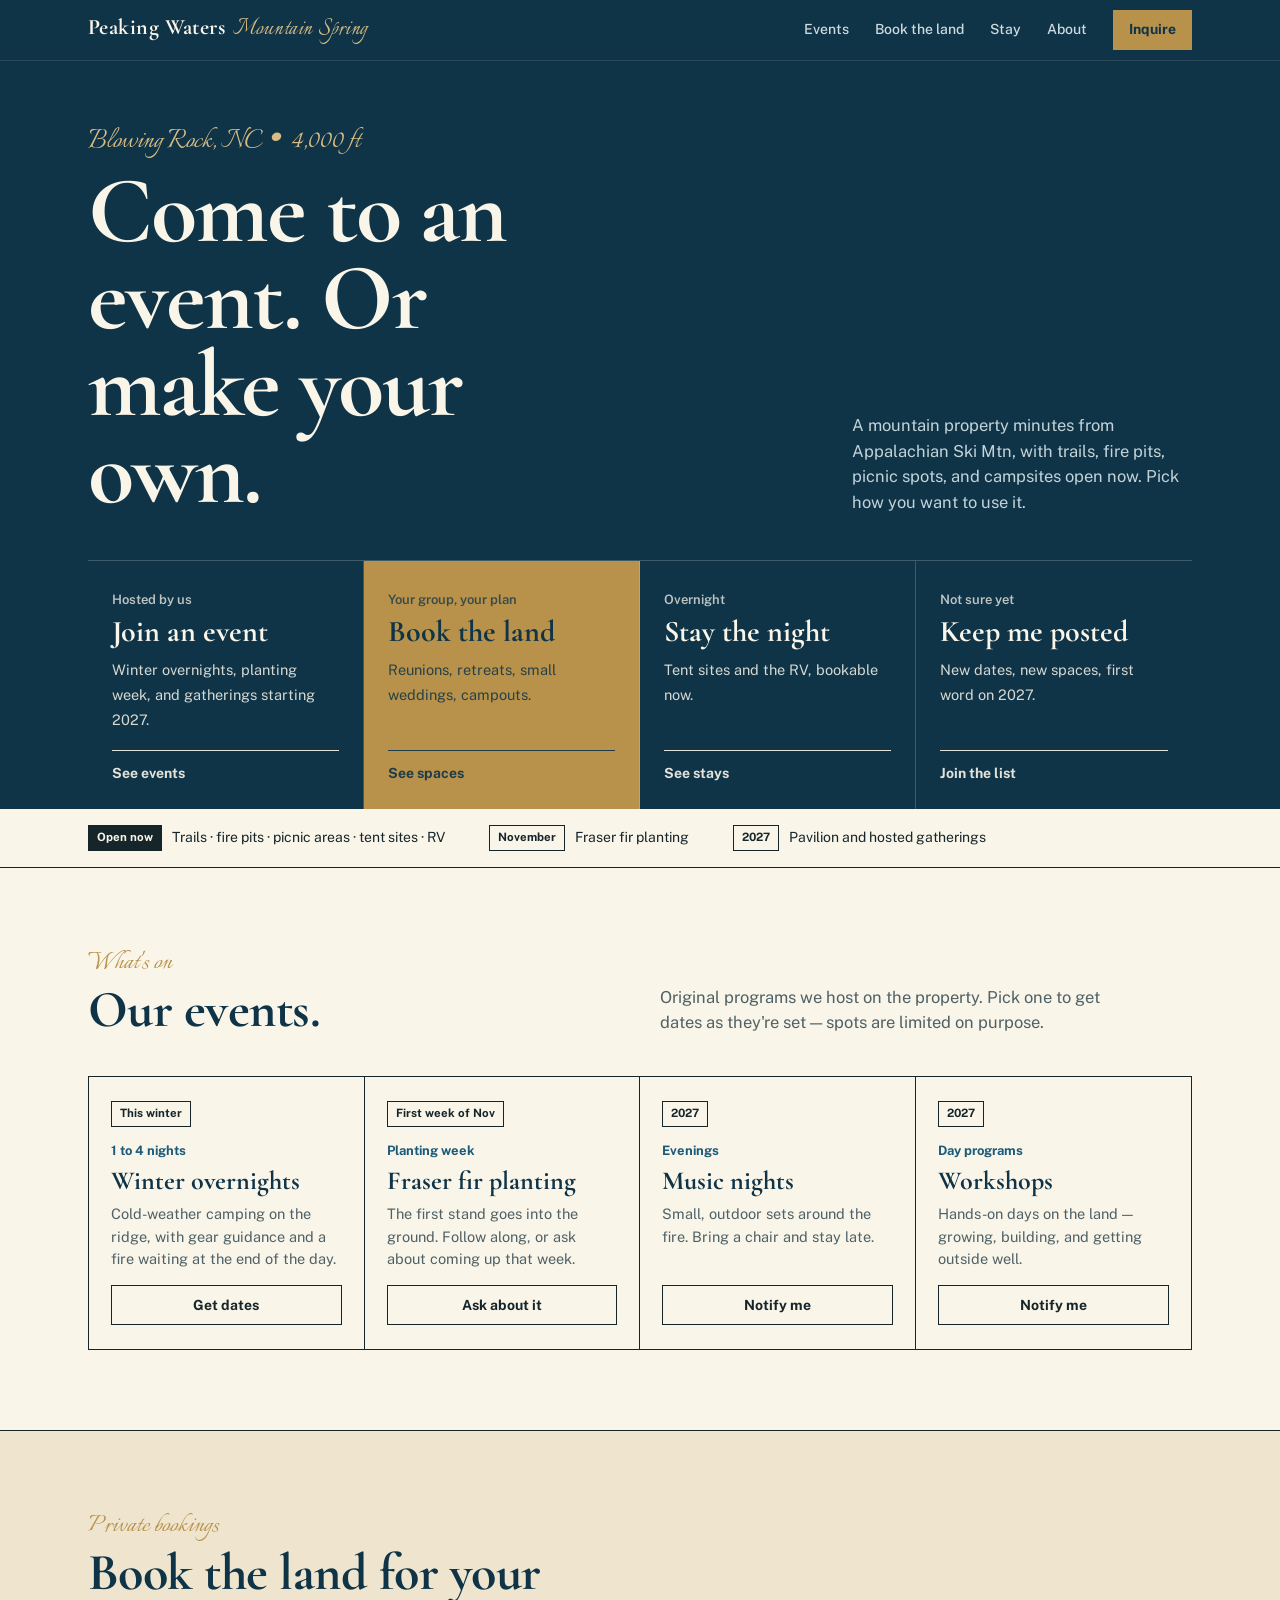
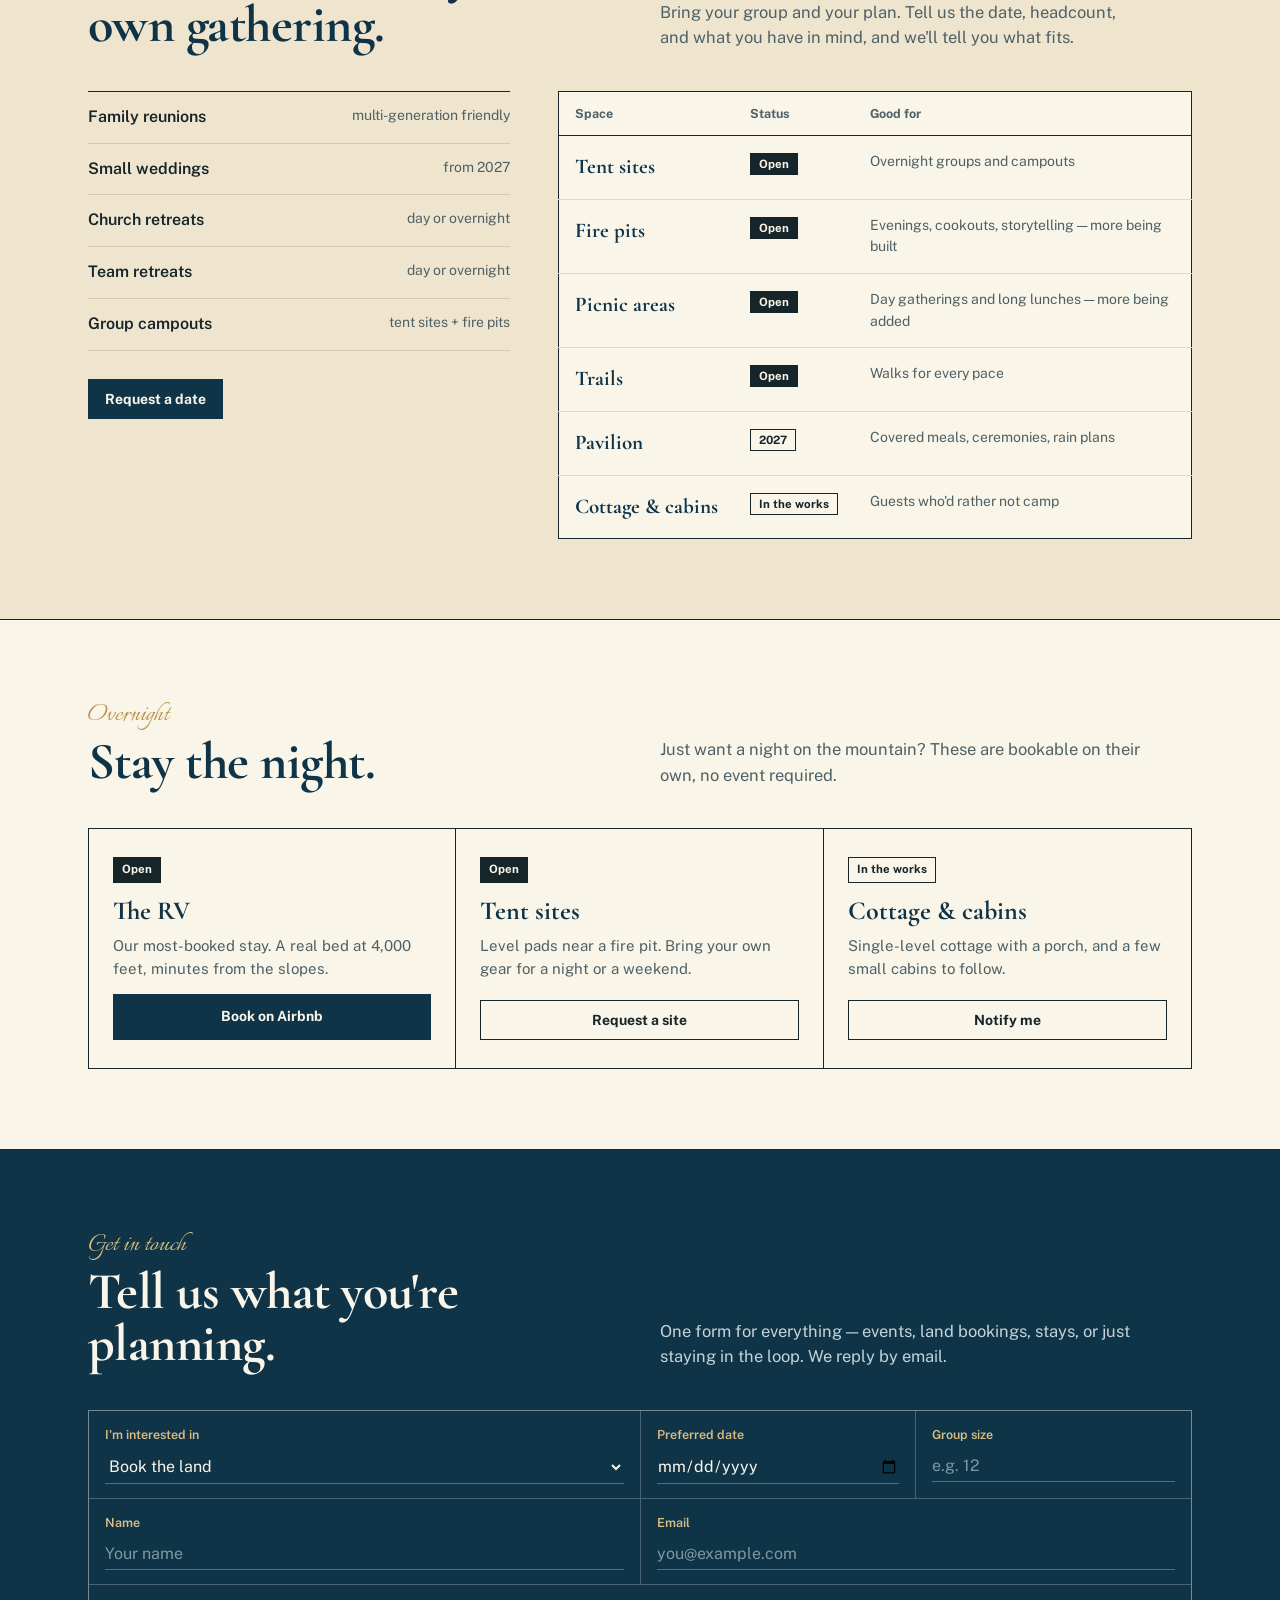
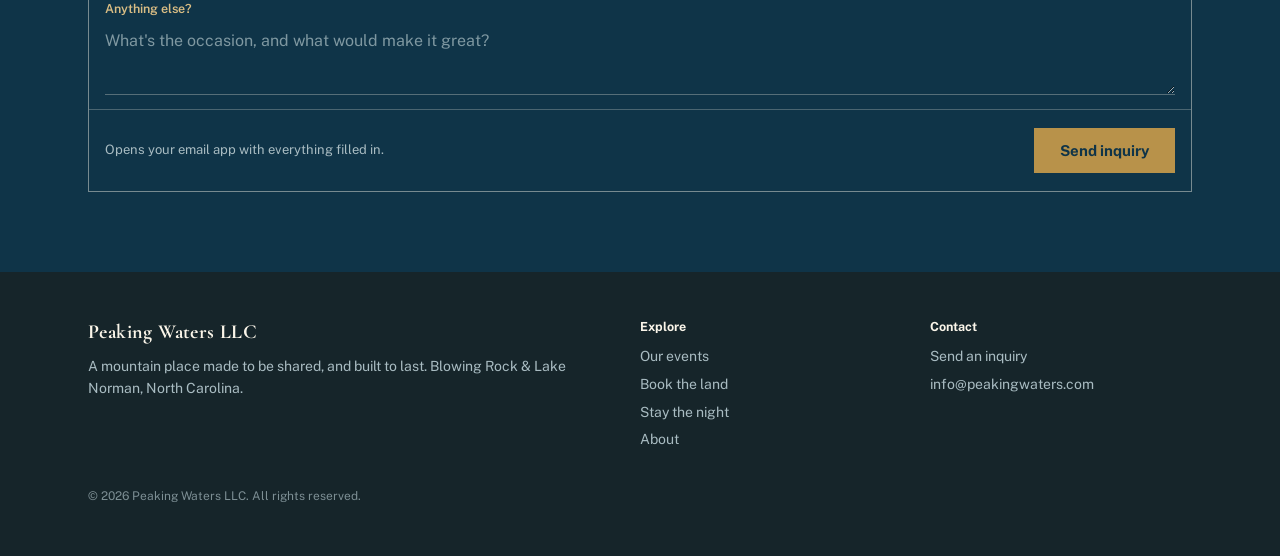
==== commit 36d2a378: "Update Italian terms to English in index.html" ====
--- a/index.html
+++ b/index.html
@@ -162,12 +162,12 @@
 
 <div class="topbar">
   <div class="wrap row">
-    <a href="index.html" class="brand">Peaking Waters <span class="script">Fonte di Montagna</span></a>
+    <a href="index.html" class="brand">Peaking Waters <span class="script">Mountain Spring</span></a>
     <nav aria-label="Main">
       <a href="#events">Events</a>
       <a href="#book">Book the land</a>
       <a href="#stay">Stay</a>
-      <a href="about.html">Chi Siamo</a>
+      <a href="about.html">About</a>
       <a href="#inquire" class="cta">Inquire</a>
     </nav>
   </div>
@@ -217,7 +217,7 @@
 <section class="sec" id="events">
   <div class="wrap">
     <div class="sec-head">
-      <div><div class="sub">Eventi</div><h2>Our events.</h2></div>
+      <div><div class="sub">What's on</div><h2>Our events.</h2></div>
       <p>Original programs we host on the property. Pick one to get dates as they're set — spots are limited on purpose.</p>
     </div>
     <div class="events">
@@ -257,7 +257,7 @@
 <section class="sec book" id="book">
   <div class="wrap">
     <div class="sec-head">
-      <div><div class="sub">Prenota</div><h2>Book the land for your own gathering.</h2></div>
+      <div><div class="sub">Private bookings</div><h2>Book the land for your own gathering.</h2></div>
       <p>Bring your group and your plan. Tell us the date, headcount, and what you have in mind, and we'll tell you what fits.</p>
     </div>
     <div class="book-grid">
@@ -292,7 +292,7 @@
 <section class="sec" id="stay">
   <div class="wrap">
     <div class="sec-head">
-      <div><div class="sub">Resta</div><h2>Stay the night.</h2></div>
+      <div><div class="sub">Overnight</div><h2>Stay the night.</h2></div>
       <p>Just want a night on the mountain? These are bookable on their own, no event required.</p>
     </div>
     <div class="stay-grid">
@@ -323,7 +323,7 @@
 <section class="sec inquire" id="inquire">
   <div class="wrap">
     <div class="sec-head">
-      <div><div class="sub">Scrivici</div><h2>Tell us what you're planning.</h2></div>
+      <div><div class="sub">Get in touch</div><h2>Tell us what you're planning.</h2></div>
       <p>One form for everything — events, land bookings, stays, or just staying in the loop. We reply by email.</p>
     </div>
     <form class="inq" id="inqForm" novalidate>
@@ -365,7 +365,7 @@
         <a href="#events">Our events</a>
         <a href="#book">Book the land</a>
         <a href="#stay">Stay the night</a>
-        <a href="about.html">Chi Siamo</a>
+        <a href="about.html">About</a>
       </div>
       <div>
         <h5>Contact</h5>
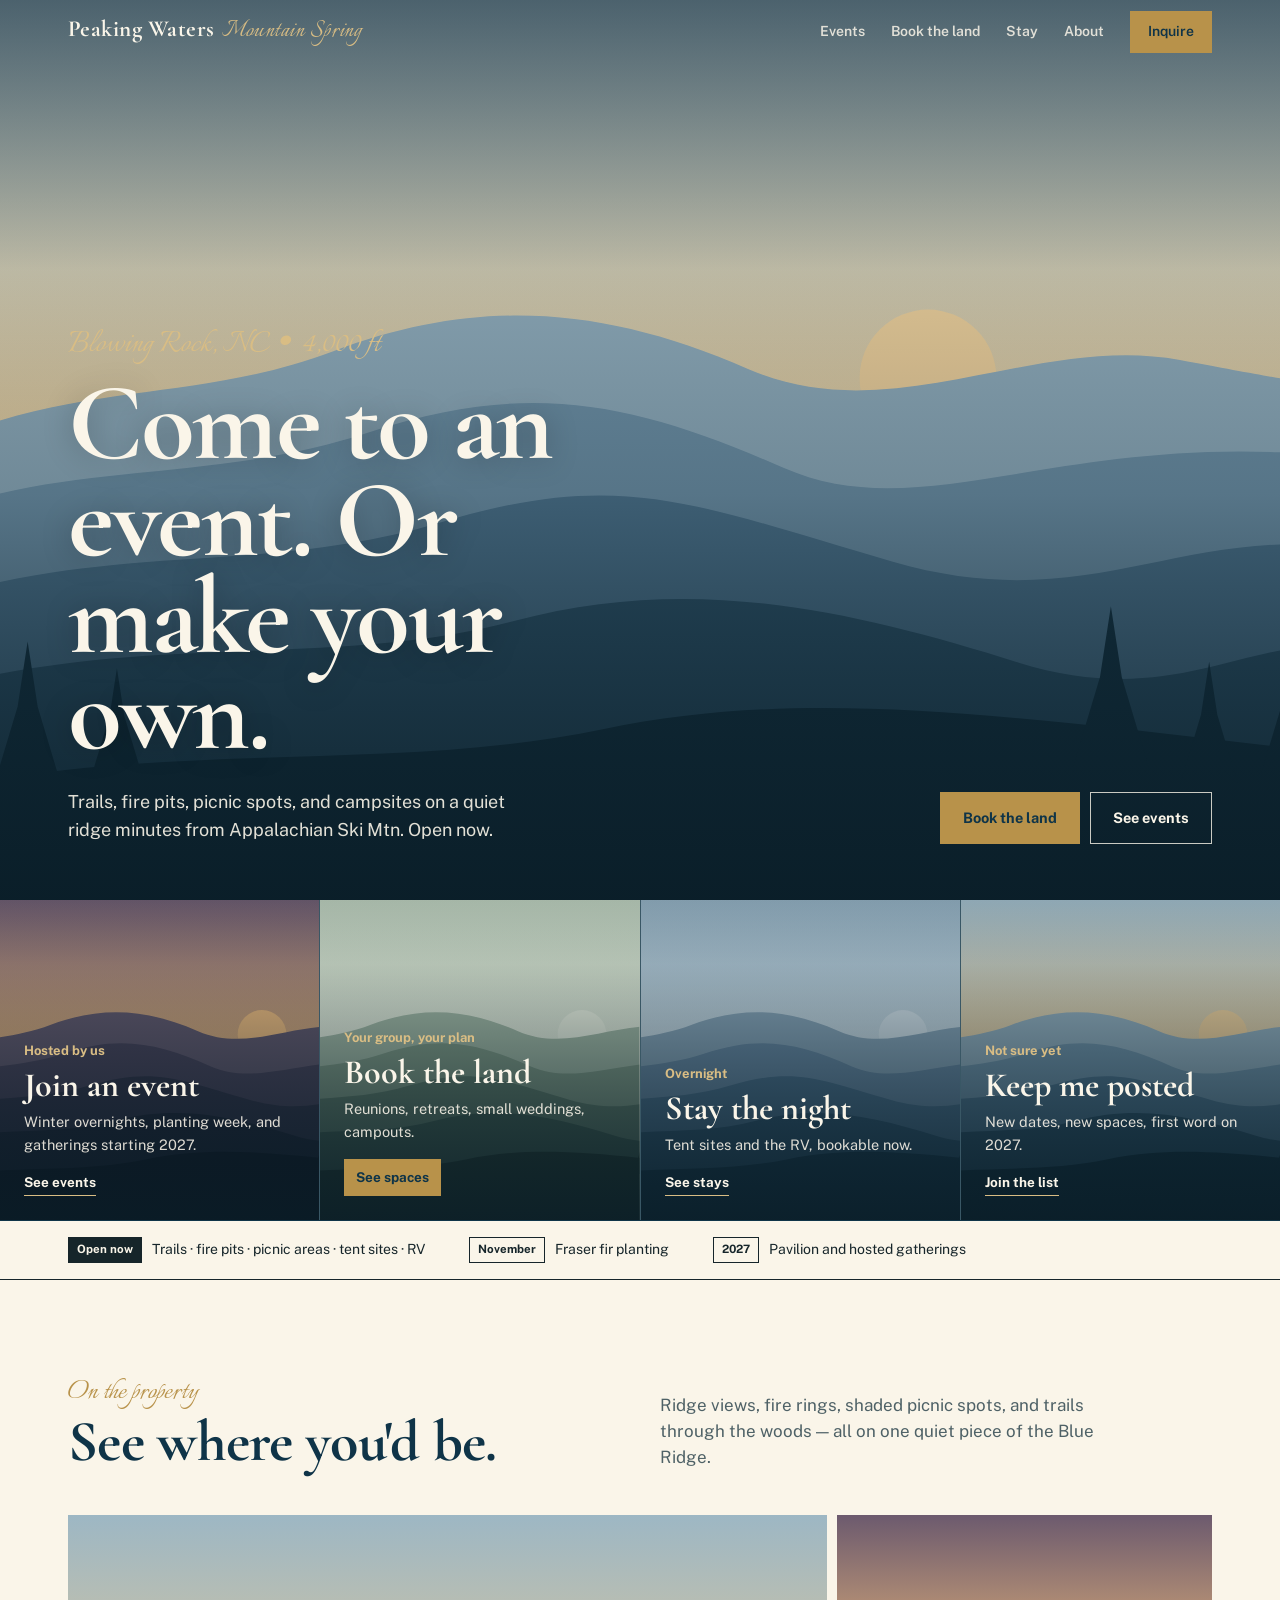
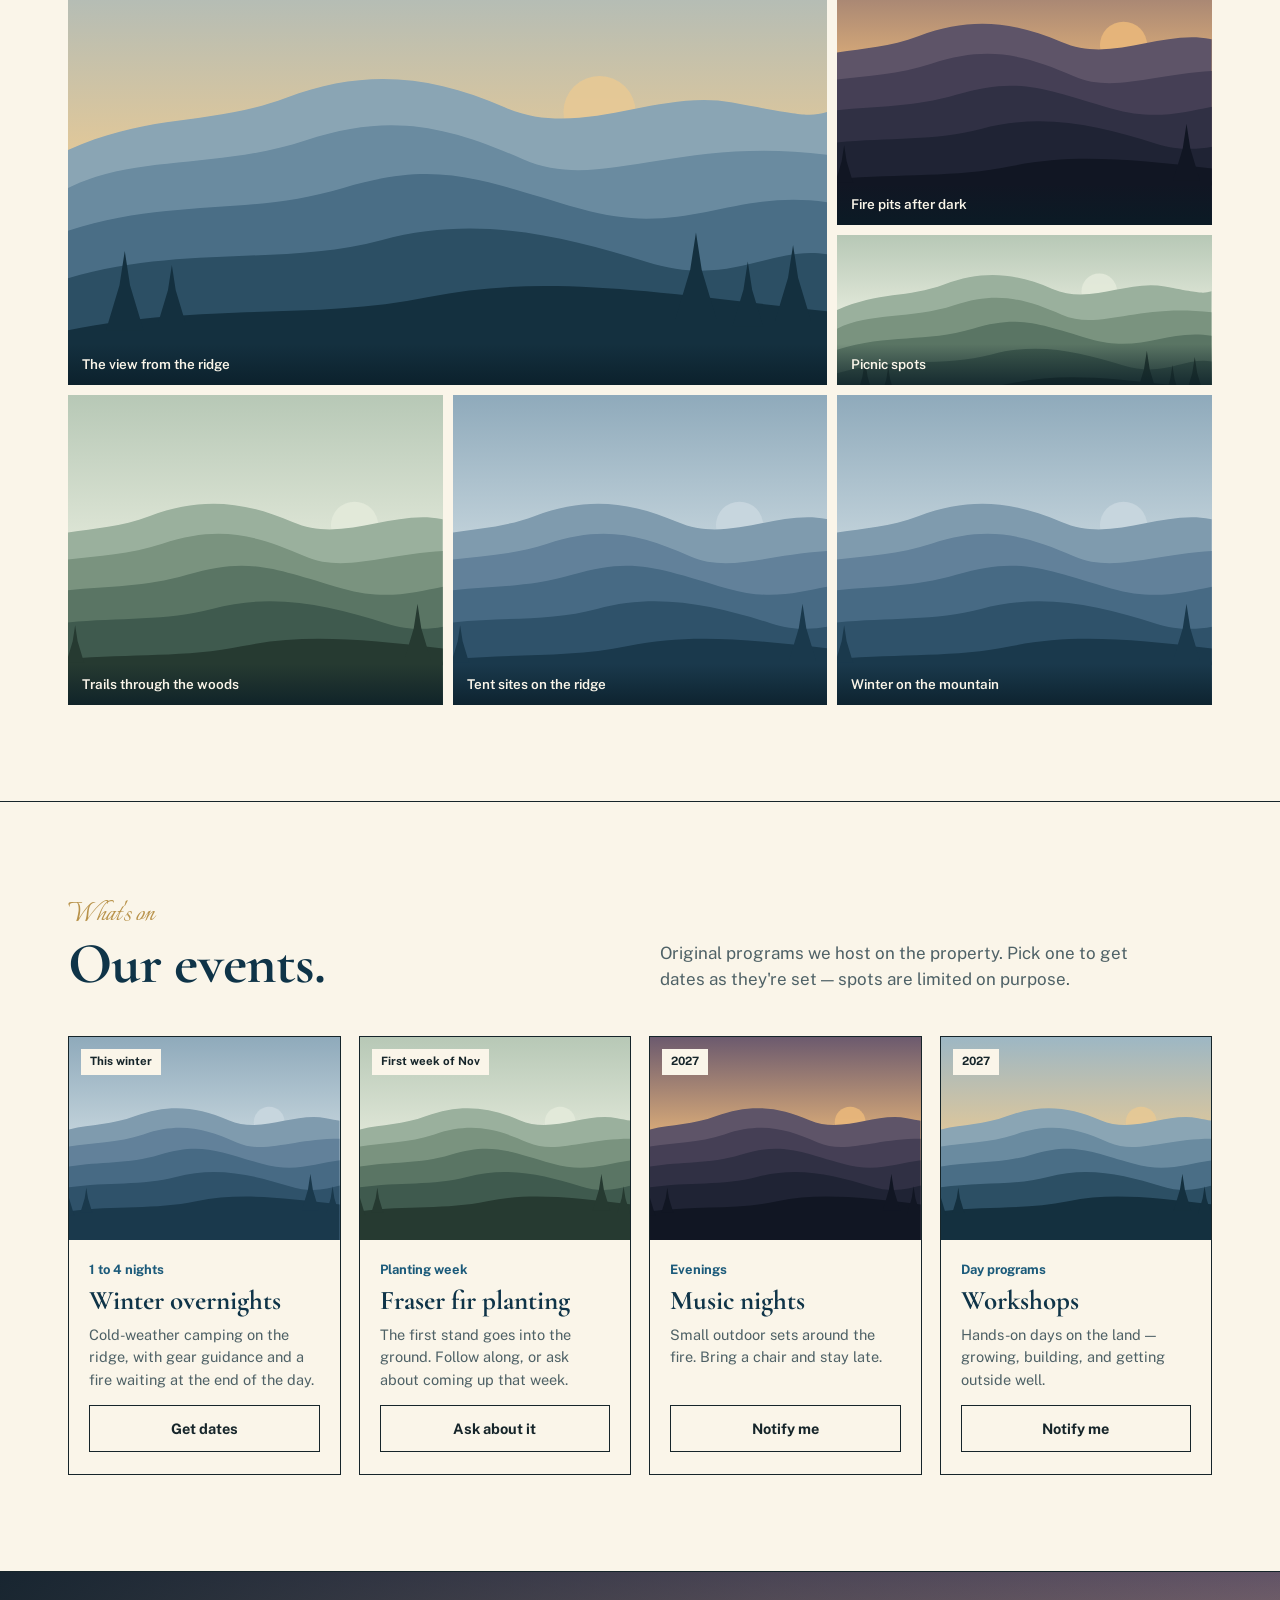
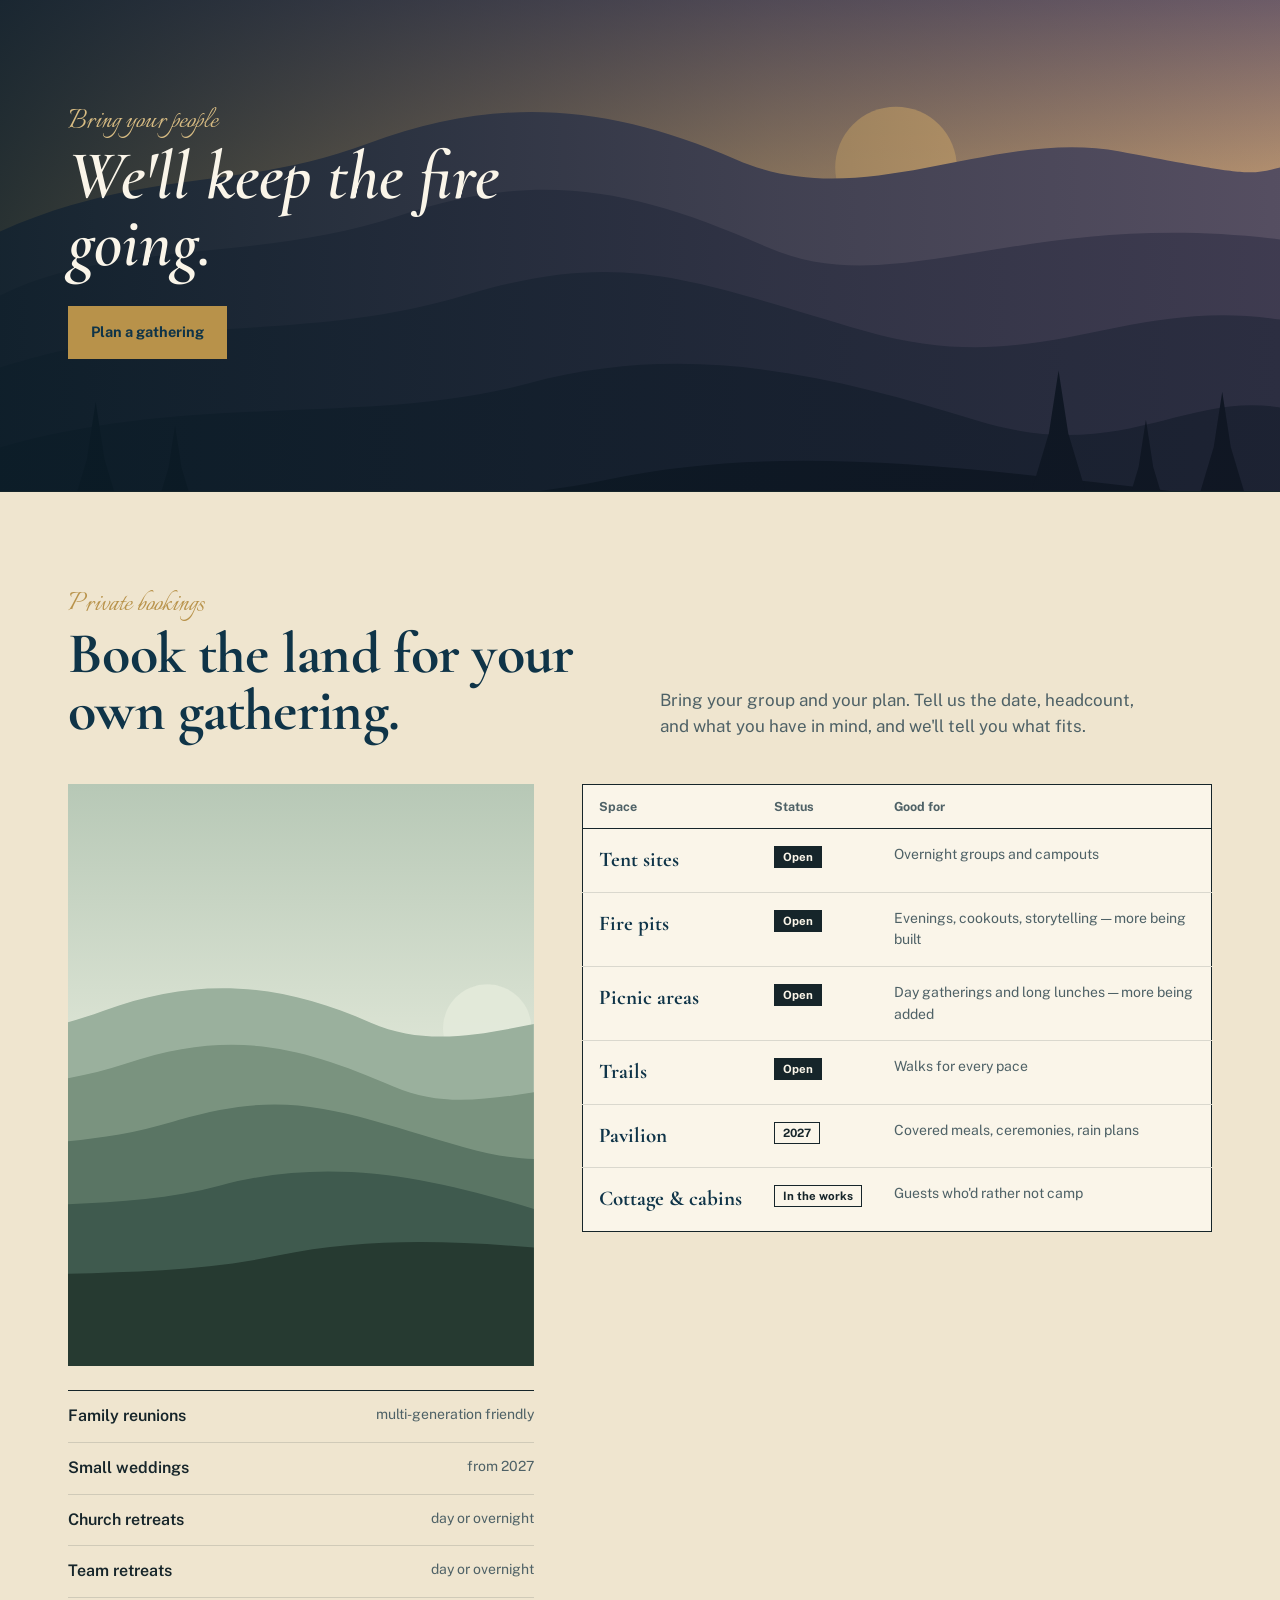
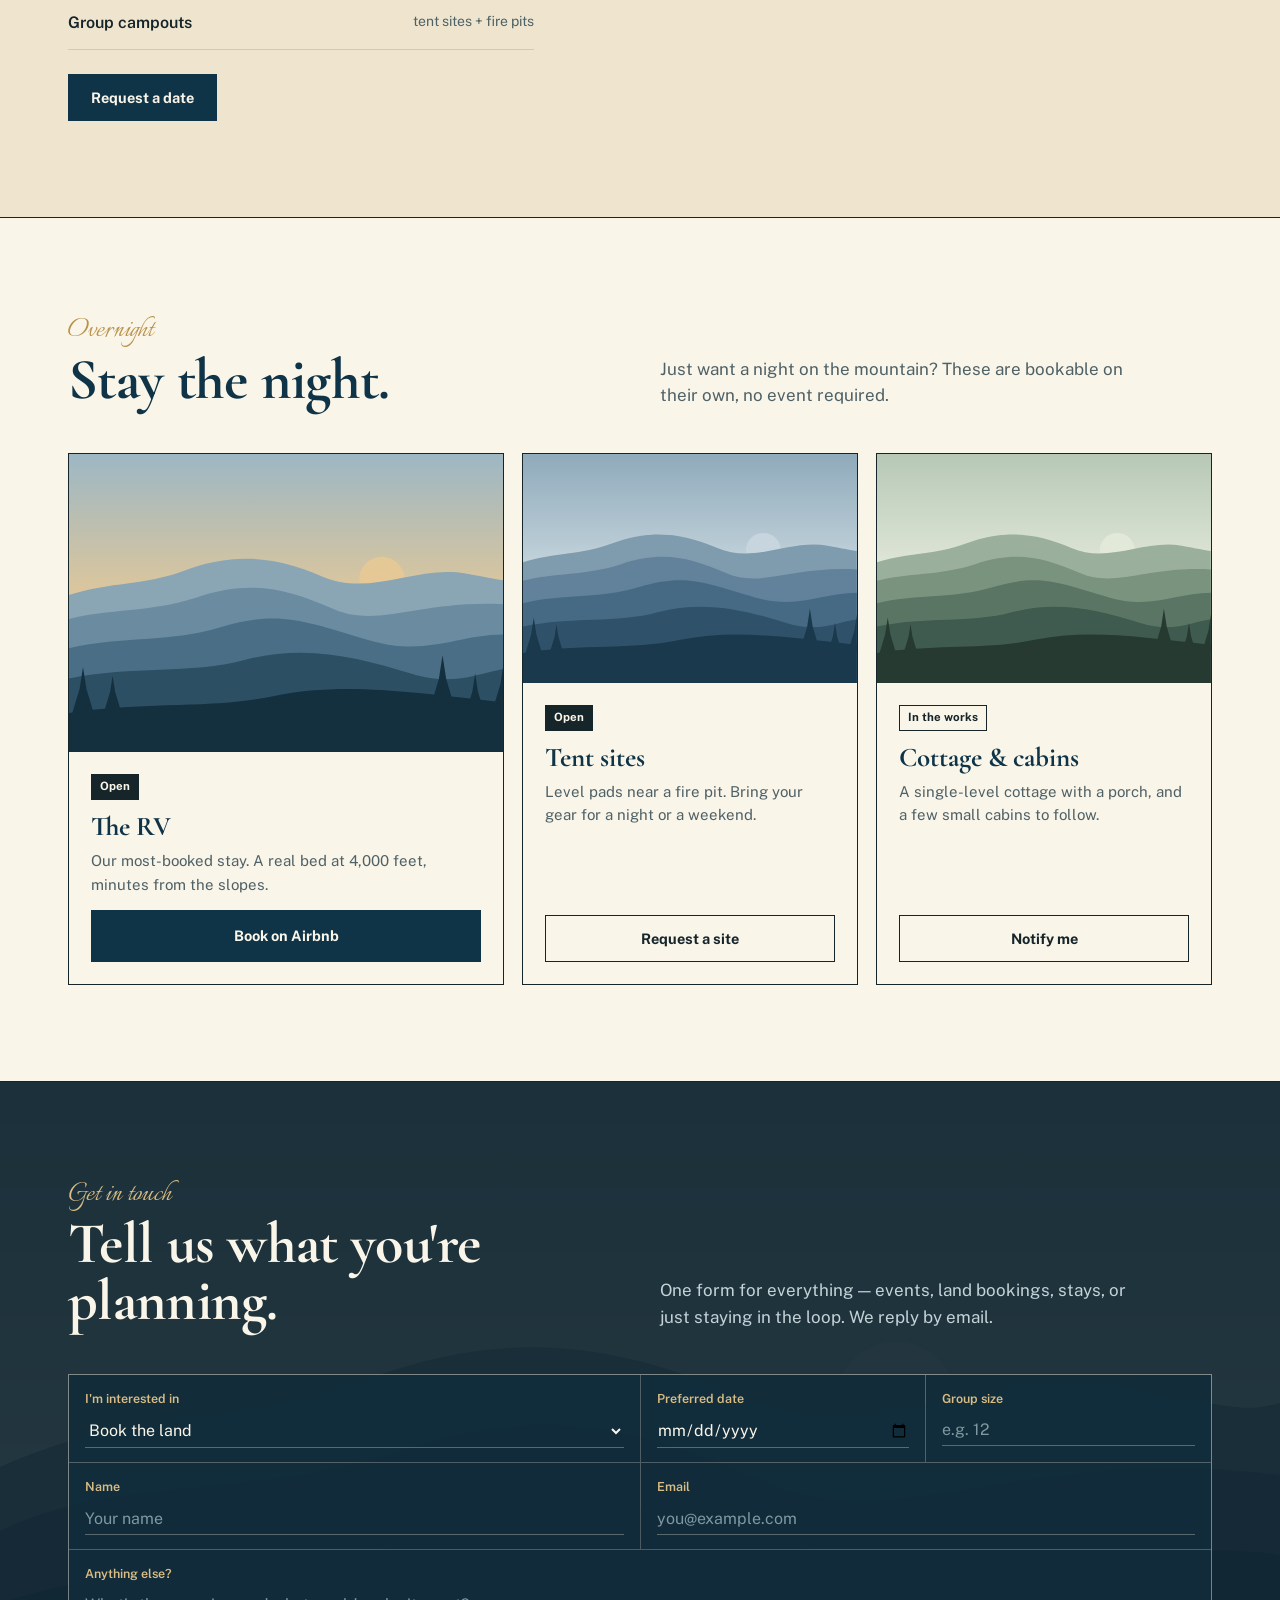
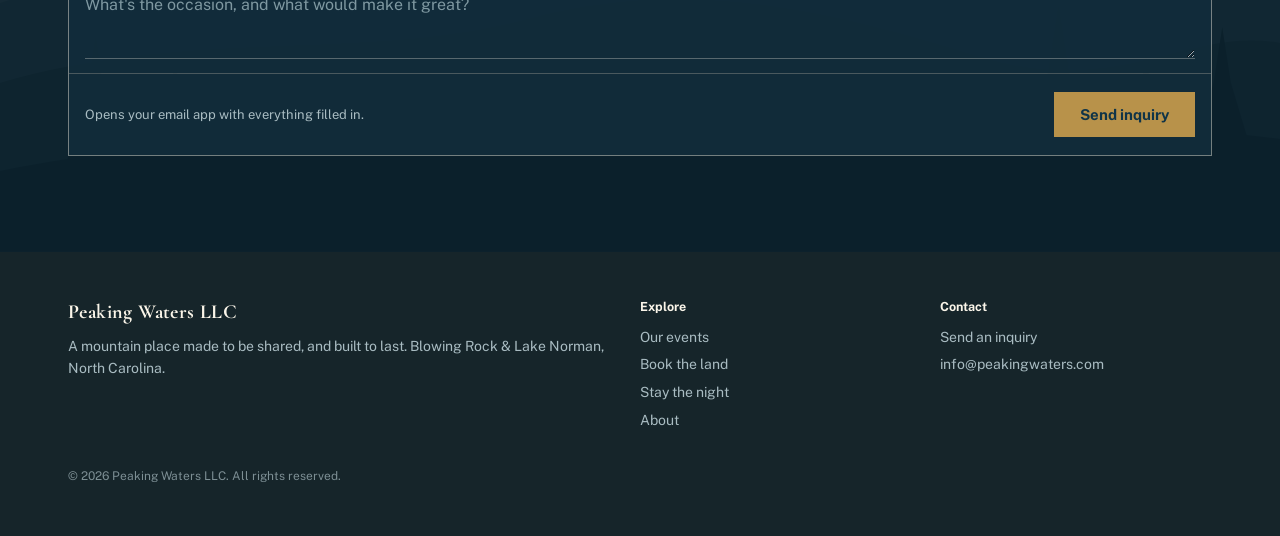
==== commit ad8d7f97: "Update print statement from 'Hello' to 'Goodbye'" ====
--- a/index.html
+++ b/index.html
@@ -5,9 +5,12 @@
 <meta name="viewport" content="width=device-width, initial-scale=1.0">
 <title>Peaking Waters — Events, stays, and land bookings | Blowing Rock, NC</title>
 <meta name="description" content="A 4,000-ft mountain property near Blowing Rock, NC. Join our events, book the land for your own gathering, or stay the night. Tent sites, trails, fire pits, and an RV stay are open now.">
+<meta property="og:title" content="Peaking Waters — Blowing Rock, NC">
+<meta property="og:description" content="Come to an event. Or make your own. A mountain property at 4,000 feet.">
+<meta property="og:image" content="images/hero.jpg">
 <link rel="preconnect" href="https://fonts.googleapis.com">
 <link rel="preconnect" href="https://fonts.gstatic.com" crossorigin>
-<link href="https://fonts.googleapis.com/css2?family=Cormorant+Garamond:wght@600;700&family=Italianno&family=Public+Sans:wght@400;500;600;700&display=swap" rel="stylesheet">
+<link href="https://fonts.googleapis.com/css2?family=Cormorant+Garamond:ital,wght@0,600;0,700;1,600&family=Italianno&family=Public+Sans:wght@400;500;600;700&display=swap" rel="stylesheet">
 <style>
   :root{
     --azure:#1B5A7A;
@@ -16,7 +19,6 @@
     --gold-light:#D9BD84;
     --cream:#FAF5E9;
     --cream-dim:#EFE5CF;
-    --sage:#3F5A4E;
     --ink:#16252A;
     --muted:#4E6166;
     --line:#16252A;
@@ -27,111 +29,164 @@
   }
   *{box-sizing:border-box;}
   html{scroll-behavior:smooth;scroll-padding-top:64px;}
-  @media (prefers-reduced-motion:reduce){html{scroll-behavior:auto;}}
   body{margin:0;background:var(--cream);color:var(--ink);font-family:var(--body);font-size:16px;line-height:1.55;-webkit-font-smoothing:antialiased;}
   a{color:inherit;}
   :focus-visible{outline:2px solid var(--gold);outline-offset:2px;}
-  .wrap{max-width:1160px;margin:0 auto;padding:0 28px;}
+  .wrap{max-width:1200px;margin:0 auto;padding:0 28px;}
   @media(max-width:640px){.wrap{padding:0 18px;}}
   p{margin:0 0 14px;color:var(--muted);}
-  h2{font-family:var(--display);font-weight:700;font-size:clamp(34px,4.4vw,52px);line-height:1;letter-spacing:-.01em;margin:0;color:var(--azure-deep);}
-  h3{font-family:var(--display);font-weight:700;font-size:26px;line-height:1.1;margin:0 0 8px;color:var(--azure-deep);}
-
-  /* ---- top bar ---- */
-  .topbar{position:sticky;top:0;z-index:10;background:var(--azure-deep);color:var(--cream);border-bottom:1px solid rgba(250,245,233,.12);}
-  .topbar .row{display:flex;justify-content:space-between;align-items:center;height:60px;}
-  .brand{font-family:var(--display);font-size:22px;font-weight:700;letter-spacing:.02em;color:var(--cream);text-decoration:none;display:flex;align-items:baseline;gap:8px;}
-  .brand .script{font-family:var(--script);font-size:27px;font-weight:400;color:var(--gold-light);}
-  .topbar nav{display:flex;align-items:center;gap:26px;font-size:14px;font-weight:500;}
-  .topbar nav a{text-decoration:none;color:#CFDBDF;}
-  .topbar nav a:hover{color:var(--cream);}
-  .topbar nav a.cta{background:var(--gold);color:var(--azure-deep);padding:9px 16px;font-weight:700;}
+  h2{font-family:var(--display);font-weight:700;font-size:clamp(36px,4.8vw,58px);line-height:.98;letter-spacing:-.012em;margin:0;color:var(--azure-deep);}
+  h3{font-family:var(--display);font-weight:700;font-size:27px;line-height:1.08;margin:0 0 8px;color:var(--azure-deep);}
+  .sub{font-family:var(--script);font-size:32px;color:var(--gold);line-height:1;margin-bottom:6px;}
+
+  /* ---------- photo system ----------
+     Every .ph holds a painted ridge scene (fallback) with a real photo layered on top.
+     Drop photos into /images with the listed filenames; if a file is missing, the painting shows. */
+  .ph{position:relative;overflow:hidden;background:linear-gradient(180deg,var(--sky2,#9DB7C4),var(--sky1,#E7C995) 55%);}
+  .ph > svg{position:absolute;inset:0;width:100%;height:100%;display:block;}
+  .ph > img{position:absolute;inset:0;width:100%;height:100%;object-fit:cover;display:block;}
+  .dusk {--sky1:#E7C995;--sky2:#9DB7C4;--r1:#8AA5B4;--r2:#6A8BA0;--r3:#4A6E86;--r4:#2C4F64;--r5:#14303F;}
+  .blue {--sky1:#C9D8DF;--sky2:#8FAABB;--r1:#7F9BAE;--r2:#62819A;--r3:#476A84;--r4:#2F526A;--r5:#1A394C;}
+  .green{--sky1:#E4EADB;--sky2:#B7C8B6;--r1:#9AB09D;--r2:#7A937F;--r3:#5A7564;--r4:#3F5A4E;--r5:#263A31;}
+  .ember{--sky1:#E9B77A;--sky2:#6C5A6E;--r1:#5E5468;--r2:#453F55;--r3:#303044;--r4:#1F2334;--r5:#111623;}
+
+  /* ---------- top bar ---------- */
+  .topbar{position:fixed;top:0;left:0;right:0;z-index:20;color:var(--cream);transition:background .25s,border-color .25s;border-bottom:1px solid transparent;}
+  .topbar.solid{background:var(--azure-deep);border-bottom-color:rgba(250,245,233,.12);}
+  .topbar .row{display:flex;justify-content:space-between;align-items:center;height:64px;}
+  .brand{font-family:var(--display);font-size:23px;font-weight:700;letter-spacing:.02em;color:var(--cream);text-decoration:none;display:flex;align-items:baseline;gap:8px;}
+  .brand .script{font-family:var(--script);font-size:28px;font-weight:400;color:var(--gold-light);}
+  .topbar nav{display:flex;align-items:center;gap:26px;font-size:14px;font-weight:600;}
+  .topbar nav a{text-decoration:none;color:rgba(250,245,233,.85);}
+  .topbar nav a:hover{color:#fff;}
+  .topbar nav a.cta{background:var(--gold);color:var(--azure-deep);padding:10px 18px;}
   .topbar nav a.cta:hover{background:var(--gold-light);}
   @media(max-width:820px){.topbar nav a:not(.cta){display:none;}}
 
-  /* ---- hero hub ---- */
-  .hero{background:var(--azure-deep);color:var(--cream);padding:64px 0 0;}
-  .hero-top{display:grid;grid-template-columns:1fr auto;gap:40px;align-items:end;padding-bottom:44px;}
-  @media(max-width:820px){.hero-top{grid-template-columns:1fr;gap:20px;}}
-  .where{font-family:var(--script);font-size:32px;color:var(--gold-light);line-height:1;margin-bottom:10px;}
-  .hero h1{font-family:var(--display);font-weight:700;font-size:clamp(48px,7.4vw,96px);line-height:.92;letter-spacing:-.02em;margin:0;max-width:12ch;color:var(--cream);}
-  .hero-side{max-width:34ch;font-size:16.5px;color:#C4D3D8;margin:0;}
-  .hub{display:grid;grid-template-columns:repeat(4,1fr);border-top:1px solid rgba(250,245,233,.2);}
+  /* ---------- hero ---------- */
+  .hero{position:relative;min-height:max(680px,100vh);color:var(--cream);display:flex;flex-direction:column;justify-content:flex-end;}
+  .hero .ph{position:absolute;inset:0;}
+  .hero .ph img{animation:drift 22s ease-out both;}
+  @keyframes drift{from{transform:scale(1.08);}to{transform:scale(1);}}
+  .hero::after{content:"";position:absolute;inset:0;background:linear-gradient(180deg,rgba(9,28,38,.55) 0%,rgba(9,28,38,.05) 30%,rgba(9,28,38,.2) 55%,rgba(9,28,38,.88) 100%);pointer-events:none;}
+  .hero-copy{position:relative;z-index:2;padding-bottom:56px;width:100%;}
+  .where{font-family:var(--script);font-size:36px;color:var(--gold-light);line-height:1;margin-bottom:12px;}
+  .hero h1{font-family:var(--display);font-weight:700;font-size:clamp(54px,8.6vw,124px);line-height:.88;letter-spacing:-.022em;margin:0 0 26px;max-width:11ch;text-shadow:0 2px 30px rgba(0,0,0,.25);}
+  .hero-row{display:flex;justify-content:space-between;align-items:flex-end;gap:32px;flex-wrap:wrap;}
+  .hero-row p{color:rgba(250,245,233,.9);font-size:18px;max-width:40ch;margin:0;}
+  .hero-cta{display:flex;gap:10px;flex-wrap:wrap;}
+  .btn{display:inline-block;font-family:var(--body);font-size:14.5px;font-weight:700;text-decoration:none;padding:14px 22px;border:1px solid var(--ink);color:var(--ink);background:transparent;cursor:pointer;text-align:center;}
+  .btn:hover{background:var(--ink);color:var(--cream);}
+  .btn.gold{background:var(--gold);border-color:var(--gold);color:var(--azure-deep);}
+  .btn.gold:hover{background:var(--gold-light);border-color:var(--gold-light);}
+  .btn.ghost{border-color:rgba(250,245,233,.8);color:var(--cream);}
+  .btn.ghost:hover{background:var(--cream);color:var(--azure-deep);}
+  .btn.solid{background:var(--azure-deep);border-color:var(--azure-deep);color:var(--cream);}
+  .btn.solid:hover{background:var(--azure);border-color:var(--azure);}
+
+  /* ---------- hub (photo tiles) ---------- */
+  .hub-wrap{background:var(--azure-deep);padding:0 0 1px;}
+  .hub{display:grid;grid-template-columns:repeat(4,1fr);gap:1px;background:rgba(250,245,233,.18);}
   @media(max-width:900px){.hub{grid-template-columns:1fr 1fr;}}
   @media(max-width:520px){.hub{grid-template-columns:1fr;}}
-  .hub a{display:flex;flex-direction:column;justify-content:space-between;min-height:190px;padding:26px 24px 24px;text-decoration:none;color:var(--cream);border-right:1px solid rgba(250,245,233,.2);transition:background .15s;}
-  .hub a:last-child{border-right:none;}
-  @media(max-width:900px){.hub a{border-bottom:1px solid rgba(250,245,233,.2);}.hub a:nth-child(2n){border-right:none;}}
-  .hub a:hover{background:var(--azure);}
-  .hub a.primary{background:var(--gold);color:var(--azure-deep);}
-  .hub a.primary:hover{background:var(--gold-light);}
-  .hub .k{font-size:13px;font-weight:600;opacity:.75;}
-  .hub strong{display:block;font-family:var(--display);font-size:30px;line-height:1.02;font-weight:700;margin:6px 0 10px;}
-  .hub span.d{font-size:14.5px;opacity:.85;}
-  .hub .go{font-size:14px;font-weight:700;margin-top:18px;border-top:1px solid currentColor;padding-top:12px;opacity:.9;}
-
-  /* ---- status strip ---- */
-  .status{border-bottom:1px solid var(--line);background:var(--cream);}
-  .status .row{display:flex;flex-wrap:wrap;gap:0;}
+  .tile{position:relative;display:block;min-height:320px;text-decoration:none;color:var(--cream);overflow:hidden;}
+  .tile .ph{position:absolute;inset:0;}
+  .tile .ph img,.tile .ph svg{transition:transform .6s ease;}
+  .tile:hover .ph img,.tile:hover .ph svg{transform:scale(1.05);}
+  .tile::after{content:"";position:absolute;inset:0;background:linear-gradient(180deg,rgba(9,28,38,.1) 20%,rgba(9,28,38,.86) 100%);}
+  .tile .t{position:absolute;left:0;right:0;bottom:0;z-index:2;padding:24px;}
+  .tile .k{font-size:13px;font-weight:700;color:var(--gold-light);}
+  .tile strong{display:block;font-family:var(--display);font-size:34px;line-height:1;margin:6px 0 8px;}
+  .tile span.d{font-size:14.5px;color:rgba(250,245,233,.88);display:block;}
+  .tile .go{display:inline-block;margin-top:16px;font-size:13.5px;font-weight:700;border-bottom:1px solid var(--gold-light);padding-bottom:2px;}
+  .tile.primary .go{background:var(--gold);color:var(--azure-deep);border:none;padding:8px 12px;}
+
+  /* ---------- status strip ---------- */
+  .status{border-bottom:1px solid var(--line);}
+  .status .row{display:flex;flex-wrap:wrap;}
   .status .cell{padding:16px 22px 16px 0;margin-right:22px;font-size:14px;display:flex;align-items:center;gap:10px;}
-  .pill{font-size:11.5px;font-weight:700;padding:3px 8px;border:1px solid var(--ink);white-space:nowrap;}
-  .pill.open{background:var(--ink);color:var(--cream);}
-  .pill.soon{background:transparent;color:var(--ink);}
-
-  /* ---- section scaffold ---- */
-  section.sec{padding:80px 0;border-bottom:1px solid var(--line);}
-  .sec-head{display:grid;grid-template-columns:1fr 1fr;gap:40px;align-items:end;margin-bottom:40px;}
+  .pill{font-size:11.5px;font-weight:700;padding:3px 8px;border:1px solid currentColor;white-space:nowrap;}
+  .pill.open{background:var(--ink);border-color:var(--ink);color:var(--cream);}
+
+  /* ---------- sections ---------- */
+  section.sec{padding:96px 0;border-bottom:1px solid var(--line);}
+  .sec-head{display:grid;grid-template-columns:1fr 1fr;gap:40px;align-items:end;margin-bottom:44px;}
   @media(max-width:820px){.sec-head{grid-template-columns:1fr;gap:14px;}}
-  .sec-head p{margin:0;max-width:48ch;font-size:16.5px;}
-  .sub{font-family:var(--script);font-size:30px;color:var(--gold);line-height:1;margin-bottom:6px;}
-
-  /* ---- events ---- */
-  .events{display:grid;grid-template-columns:repeat(4,1fr);border:1px solid var(--line);}
+  .sec-head p{margin:0;max-width:48ch;font-size:17px;}
+
+  /* ---------- gallery mosaic ---------- */
+  .mosaic{display:grid;grid-template-columns:repeat(6,1fr);grid-auto-rows:150px;gap:10px;}
+  .mosaic figure{margin:0;position:relative;overflow:hidden;}
+  .mosaic figure .ph{position:absolute;inset:0;}
+  .mosaic figcaption{position:absolute;left:0;bottom:0;z-index:2;padding:10px 14px;font-size:13.5px;font-weight:600;color:var(--cream);background:linear-gradient(0deg,rgba(9,28,38,.75),transparent);width:100%;}
+  .m1{grid-column:span 4;grid-row:span 3;}
+  .m2{grid-column:span 2;grid-row:span 2;}
+  .m3{grid-column:span 2;grid-row:span 1;}
+  .m4{grid-column:span 2;grid-row:span 2;}
+  .m5{grid-column:span 2;grid-row:span 2;}
+  .m6{grid-column:span 2;grid-row:span 2;}
+  @media(max-width:820px){
+    .mosaic{grid-template-columns:1fr 1fr;grid-auto-rows:160px;}
+    .m1{grid-column:span 2;grid-row:span 2;}
+    .m2,.m3,.m4,.m5,.m6{grid-column:span 1;grid-row:span 1;}
+  }
+
+  /* ---------- events ---------- */
+  .events{display:grid;grid-template-columns:repeat(4,1fr);gap:18px;}
   @media(max-width:960px){.events{grid-template-columns:1fr 1fr;}}
   @media(max-width:560px){.events{grid-template-columns:1fr;}}
-  .event{padding:24px 22px;border-right:1px solid var(--line);display:flex;flex-direction:column;background:var(--cream);}
-  .event:last-child{border-right:none;}
-  @media(max-width:960px){.event{border-bottom:1px solid var(--line);}.event:nth-child(2n){border-right:none;}}
-  .event .when{font-size:13px;font-weight:700;color:var(--azure);margin:14px 0 6px;}
+  .event{display:flex;flex-direction:column;background:var(--cream);border:1px solid var(--line);}
+  .event .ph{aspect-ratio:4/3;}
+  .event .pill{position:absolute;top:12px;left:12px;z-index:2;background:var(--cream);color:var(--ink);border-color:var(--cream);}
+  .event .body{padding:20px 20px 22px;display:flex;flex-direction:column;flex:1;}
+  .event .when{font-size:13px;font-weight:700;color:var(--azure);margin-bottom:6px;}
   .event p{font-size:14.5px;flex:1;}
-  .btn{display:inline-block;font-family:var(--body);font-size:14px;font-weight:700;text-decoration:none;padding:11px 16px;border:1px solid var(--ink);color:var(--ink);background:transparent;cursor:pointer;text-align:center;}
-  .btn:hover{background:var(--ink);color:var(--cream);}
-  .btn.solid{background:var(--azure-deep);border-color:var(--azure-deep);color:var(--cream);}
-  .btn.solid:hover{background:var(--azure);border-color:var(--azure);}
-
-  /* ---- book the land ---- */
+
+  /* ---------- full-bleed band ---------- */
+  .band{position:relative;min-height:520px;display:flex;align-items:center;color:var(--cream);border-bottom:1px solid var(--line);}
+  .band .ph{position:absolute;inset:0;}
+  .band::after{content:"";position:absolute;inset:0;background:linear-gradient(90deg,rgba(9,28,38,.85) 0%,rgba(9,28,38,.35) 60%,rgba(9,28,38,.1) 100%);}
+  .band .wrap{position:relative;z-index:2;width:100%;}
+  .band .sub{color:var(--gold-light);}
+  .band blockquote{margin:0 0 28px;font-family:var(--display);font-style:italic;font-weight:600;font-size:clamp(38px,5.4vw,72px);line-height:.98;max-width:14ch;}
+
+  /* ---------- book the land ---------- */
   .book{background:var(--cream-dim);}
-  .book-grid{display:grid;grid-template-columns:.8fr 1.2fr;gap:48px;}
+  .book-grid{display:grid;grid-template-columns:.85fr 1.15fr;gap:48px;align-items:start;}
   @media(max-width:860px){.book-grid{grid-template-columns:1fr;}}
-  .uses{list-style:none;margin:0 0 28px;padding:0;border-top:1px solid var(--line);}
-  .uses li{padding:13px 0;border-bottom:1px solid var(--hair);font-weight:600;font-size:16px;display:flex;justify-content:space-between;gap:12px;}
+  .book-photo{aspect-ratio:4/5;margin-bottom:24px;}
+  .uses{list-style:none;margin:0 0 24px;padding:0;border-top:1px solid var(--line);}
+  .uses li{padding:13px 0;border-bottom:1px solid var(--hair);font-weight:600;display:flex;justify-content:space-between;gap:12px;}
   .uses li span{font-weight:400;color:var(--muted);font-size:14px;}
+  .table-wrap{overflow-x:auto;}
   table.spaces{width:100%;border-collapse:collapse;background:var(--cream);border:1px solid var(--line);font-size:15px;}
   table.spaces th{text-align:left;font-size:12.5px;font-weight:700;color:var(--muted);padding:12px 16px;border-bottom:1px solid var(--line);}
   table.spaces td{padding:15px 16px;border-bottom:1px solid var(--hair);vertical-align:top;}
   table.spaces tr:last-child td{border-bottom:none;}
   table.spaces td:first-child{font-family:var(--display);font-weight:700;font-size:21px;color:var(--azure-deep);white-space:nowrap;}
   table.spaces td.note{color:var(--muted);font-size:14px;}
-  .table-wrap{overflow-x:auto;}
-
-  /* ---- stay ---- */
-  .stay-grid{display:grid;grid-template-columns:1fr 1fr 1fr;border:1px solid var(--line);}
+
+  /* ---------- stay ---------- */
+  .stay-grid{display:grid;grid-template-columns:1.3fr 1fr 1fr;gap:18px;}
   @media(max-width:860px){.stay-grid{grid-template-columns:1fr;}}
-  .stay{padding:28px 24px;border-right:1px solid var(--line);display:flex;flex-direction:column;}
-  .stay:last-child{border-right:none;}
-  @media(max-width:860px){.stay{border-right:none;border-bottom:1px solid var(--line);}.stay:last-child{border-bottom:none;}}
+  .stay{border:1px solid var(--line);display:flex;flex-direction:column;}
+  .stay .ph{aspect-ratio:16/11;}
+  .stay .body{padding:22px;display:flex;flex-direction:column;flex:1;}
   .stay p{flex:1;font-size:15px;}
-  .stay .pill{align-self:flex-start;margin-bottom:14px;}
-
-  /* ---- inquiry ---- */
-  .inquire{background:var(--azure-deep);color:var(--cream);border-bottom:none;}
+  .stay .pill{align-self:flex-start;margin-bottom:12px;}
+
+  /* ---------- inquiry ---------- */
+  .inquire{position:relative;color:var(--cream);border-bottom:none;overflow:hidden;}
+  .inquire > .ph{position:absolute;inset:0;}
+  .inquire::before{content:"";position:absolute;inset:0;background:rgba(9,28,38,.86);z-index:1;}
+  .inquire .wrap{position:relative;z-index:2;}
   .inquire h2{color:var(--cream);}
   .inquire .sub{color:var(--gold-light);}
   .inquire .sec-head p{color:#C4D3D8;}
   form.inq{display:grid;grid-template-columns:repeat(4,1fr);gap:1px;background:rgba(250,245,233,.25);border:1px solid rgba(250,245,233,.25);}
   @media(max-width:860px){form.inq{grid-template-columns:1fr 1fr;}}
   @media(max-width:520px){form.inq{grid-template-columns:1fr;}}
-  .f{background:var(--azure-deep);padding:14px 16px;display:flex;flex-direction:column;gap:6px;}
+  .f{background:rgba(12,40,55,.92);padding:14px 16px;display:flex;flex-direction:column;gap:6px;}
   .f.wide{grid-column:span 2;}
   .f.full{grid-column:1/-1;}
   @media(max-width:520px){.f.wide{grid-column:auto;}}
@@ -141,12 +196,12 @@
   .f textarea{resize:vertical;min-height:70px;}
   .f input:focus,.f select:focus,.f textarea:focus{outline:none;border-bottom-color:var(--gold-light);}
   .f input::placeholder,.f textarea::placeholder{color:#7F98A1;}
-  .submit-row{grid-column:1/-1;background:var(--azure-deep);padding:18px 16px;display:flex;justify-content:space-between;align-items:center;gap:16px;flex-wrap:wrap;}
+  .submit-row{grid-column:1/-1;background:rgba(12,40,55,.92);padding:18px 16px;display:flex;justify-content:space-between;align-items:center;gap:16px;flex-wrap:wrap;}
   .submit-row small{color:#A9BCC2;font-size:13px;}
   .submit-row button{background:var(--gold);color:var(--azure-deep);border:none;font-family:var(--body);font-weight:700;font-size:15px;padding:14px 26px;cursor:pointer;}
   .submit-row button:hover{background:var(--gold-light);}
 
-  /* ---- footer ---- */
+  /* ---------- footer ---------- */
   footer{background:var(--ink);color:#A9BCC2;padding:44px 0 50px;font-size:14px;}
   footer .fgrid{display:grid;grid-template-columns:2fr 1fr 1fr;gap:28px;}
   @media(max-width:640px){footer .fgrid{grid-template-columns:1fr;}}
@@ -156,11 +211,41 @@
   footer a:hover{color:var(--cream);}
   footer p{color:#A9BCC2;font-size:14px;}
   .legal{margin-top:30px;font-size:12px;opacity:.7;}
+
+  @media (prefers-reduced-motion:reduce){
+    html{scroll-behavior:auto;}
+    .hero .ph img{animation:none;}
+    .tile .ph img,.tile .ph svg{transition:none;}
+  }
 </style>
 </head>
 <body>
 
-<div class="topbar">
+<!-- Painted ridge scene used as the fallback under every photo -->
+<svg width="0" height="0" style="position:absolute" aria-hidden="true">
+  <defs>
+    <g id="firs">
+      <path d="M0 0 l9 -30 l9 30z M5 -12 l4 -26 l4 26z"/>
+    </g>
+    <symbol id="ridge" viewBox="0 0 800 500" preserveAspectRatio="xMidYMid slice">
+            <circle cx="560" cy="210" r="38" style="fill:var(--sky1)" opacity=".9"/>
+      <path d="M0 250 C90 210 150 225 230 195 S380 170 460 205 S620 185 700 200 S780 215 800 210 V500 H0Z" style="fill:var(--r1)"/>
+      <path d="M0 290 C70 255 160 270 250 240 S400 225 480 260 S640 235 800 255 V500 H0Z" style="fill:var(--r2)"/>
+      <path d="M0 335 C110 300 190 320 290 290 S430 280 540 312 S700 290 800 305 V500 H0Z" style="fill:var(--r3)"/>
+      <path d="M0 385 C120 350 230 372 330 345 S520 340 610 368 S740 350 800 360 V500 H0Z" style="fill:var(--r4)"/>
+      <path d="M0 440 C150 410 260 430 380 405 S620 400 800 420 V500 H0Z" style="fill:var(--r5)"/>
+      <g style="fill:var(--r5)">
+        <use href="#firs" transform="translate(40 440) scale(2.2)"/>
+        <use href="#firs" transform="translate(95 432) scale(1.6)"/>
+        <use href="#firs" transform="translate(640 428) scale(2.4)"/>
+        <use href="#firs" transform="translate(700 436) scale(1.8)"/>
+        <use href="#firs" transform="translate(745 430) scale(2.1)"/>
+      </g>
+    </symbol>
+  </defs>
+</svg>
+
+<div class="topbar" id="topbar">
   <div class="wrap row">
     <a href="index.html" class="brand">Peaking Waters <span class="script">Mountain Spring</span></a>
     <nav aria-label="Main">
@@ -173,45 +258,72 @@
   </div>
 </div>
 
+<!-- HERO -->
 <header class="hero">
-  <div class="wrap">
-    <div class="hero-top">
-      <div>
-        <div class="where">Blowing Rock, NC · 4,000 ft</div>
-        <h1>Come to an event. Or make your own.</h1>
-      </div>
-      <p class="hero-side">A mountain property minutes from Appalachian Ski Mtn, with trails, fire pits, picnic spots, and campsites open now. Pick how you want to use it.</p>
-    </div>
-  </div>
-  <div class="wrap">
-    <div class="hub">
-      <a href="#events">
-        <div><span class="k">Hosted by us</span><strong>Join an event</strong><span class="d">Winter overnights, planting week, and gatherings starting 2027.</span></div>
-        <span class="go">See events</span>
-      </a>
-      <a href="#book" class="primary">
-        <div><span class="k">Your group, your plan</span><strong>Book the land</strong><span class="d">Reunions, retreats, small weddings, campouts.</span></div>
-        <span class="go">See spaces</span>
-      </a>
-      <a href="#stay">
-        <div><span class="k">Overnight</span><strong>Stay the night</strong><span class="d">Tent sites and the RV, bookable now.</span></div>
-        <span class="go">See stays</span>
-      </a>
-      <a href="#inquire" data-type="Keep me posted">
-        <div><span class="k">Not sure yet</span><strong>Keep me posted</strong><span class="d">New dates, new spaces, first word on 2027.</span></div>
-        <span class="go">Join the list</span>
-      </a>
+  <div class="ph dusk">
+    <svg><use href="#ridge"/></svg>
+    <img src="images/hero.jpg" alt="Layered Blue Ridge mountains at sunset from the property" fetchpriority="high" onerror="this.remove()">
+  </div>
+  <div class="wrap hero-copy">
+    <div class="where">Blowing Rock, NC · 4,000 ft</div>
+    <h1>Come to an event. Or make your own.</h1>
+    <div class="hero-row">
+      <p>Trails, fire pits, picnic spots, and campsites on a quiet ridge minutes from Appalachian Ski Mtn. Open now.</p>
+      <div class="hero-cta">
+        <a href="#book" class="btn gold">Book the land</a>
+        <a href="#events" class="btn ghost">See events</a>
+      </div>
     </div>
   </div>
 </header>
+
+<!-- HUB -->
+<div class="hub-wrap">
+  <div class="hub">
+    <a href="#events" class="tile">
+      <div class="ph ember"><svg><use href="#ridge"/></svg><img src="images/hub-events.jpg" alt="" loading="lazy" onerror="this.remove()"></div>
+      <div class="t"><span class="k">Hosted by us</span><strong>Join an event</strong><span class="d">Winter overnights, planting week, and gatherings starting 2027.</span><span class="go">See events</span></div>
+    </a>
+    <a href="#book" class="tile primary">
+      <div class="ph green"><svg><use href="#ridge"/></svg><img src="images/hub-book.jpg" alt="" loading="lazy" onerror="this.remove()"></div>
+      <div class="t"><span class="k">Your group, your plan</span><strong>Book the land</strong><span class="d">Reunions, retreats, small weddings, campouts.</span><span class="go">See spaces</span></div>
+    </a>
+    <a href="#stay" class="tile">
+      <div class="ph blue"><svg><use href="#ridge"/></svg><img src="images/hub-stay.jpg" alt="" loading="lazy" onerror="this.remove()"></div>
+      <div class="t"><span class="k">Overnight</span><strong>Stay the night</strong><span class="d">Tent sites and the RV, bookable now.</span><span class="go">See stays</span></div>
+    </a>
+    <a href="#inquire" class="tile" data-type="Keep me posted">
+      <div class="ph dusk"><svg><use href="#ridge"/></svg><img src="images/hub-updates.jpg" alt="" loading="lazy" onerror="this.remove()"></div>
+      <div class="t"><span class="k">Not sure yet</span><strong>Keep me posted</strong><span class="d">New dates, new spaces, first word on 2027.</span><span class="go">Join the list</span></div>
+    </a>
+  </div>
+</div>
 
 <div class="status">
   <div class="wrap row">
     <div class="cell"><span class="pill open">Open now</span> Trails · fire pits · picnic areas · tent sites · RV</div>
-    <div class="cell"><span class="pill soon">November</span> Fraser fir planting</div>
-    <div class="cell"><span class="pill soon">2027</span> Pavilion and hosted gatherings</div>
+    <div class="cell"><span class="pill">November</span> Fraser fir planting</div>
+    <div class="cell"><span class="pill">2027</span> Pavilion and hosted gatherings</div>
   </div>
 </div>
+
+<!-- GALLERY -->
+<section class="sec">
+  <div class="wrap">
+    <div class="sec-head">
+      <div><div class="sub">On the property</div><h2>See where you'd be.</h2></div>
+      <p>Ridge views, fire rings, shaded picnic spots, and trails through the woods — all on one quiet piece of the Blue Ridge.</p>
+    </div>
+    <div class="mosaic">
+      <figure class="m1"><div class="ph dusk"><svg><use href="#ridge"/></svg><img src="images/gallery-ridge.jpg" alt="Long view across the ridge line" loading="lazy" onerror="this.remove()"></div><figcaption>The view from the ridge</figcaption></figure>
+      <figure class="m2"><div class="ph ember"><svg><use href="#ridge"/></svg><img src="images/gallery-firepit.jpg" alt="Fire pit glowing at dusk" loading="lazy" onerror="this.remove()"></div><figcaption>Fire pits after dark</figcaption></figure>
+      <figure class="m3"><div class="ph green"><svg><use href="#ridge"/></svg><img src="images/gallery-picnic.jpg" alt="Picnic table in the shade" loading="lazy" onerror="this.remove()"></div><figcaption>Picnic spots</figcaption></figure>
+      <figure class="m4"><div class="ph green"><svg><use href="#ridge"/></svg><img src="images/gallery-trail.jpg" alt="Wooded walking trail" loading="lazy" onerror="this.remove()"></div><figcaption>Trails through the woods</figcaption></figure>
+      <figure class="m5"><div class="ph blue"><svg><use href="#ridge"/></svg><img src="images/gallery-tent.jpg" alt="Tent pitched on a level site" loading="lazy" onerror="this.remove()"></div><figcaption>Tent sites on the ridge</figcaption></figure>
+      <figure class="m6"><div class="ph blue"><svg><use href="#ridge"/></svg><img src="images/gallery-winter.jpg" alt="Snow on the firs in winter" loading="lazy" onerror="this.remove()"></div><figcaption>Winter on the mountain</figcaption></figure>
+    </div>
+  </div>
+</section>
 
 <!-- EVENTS -->
 <section class="sec" id="events">
@@ -221,35 +333,33 @@
       <p>Original programs we host on the property. Pick one to get dates as they're set — spots are limited on purpose.</p>
     </div>
     <div class="events">
-      <div class="event">
-        <span class="pill soon" style="align-self:flex-start;">This winter</span>
-        <div class="when">1 to 4 nights</div>
-        <h3>Winter overnights</h3>
-        <p>Cold-weather camping on the ridge, with gear guidance and a fire waiting at the end of the day.</p>
-        <button class="btn" data-type="Event: Winter overnights">Get dates</button>
-      </div>
-      <div class="event">
-        <span class="pill soon" style="align-self:flex-start;">First week of Nov</span>
-        <div class="when">Planting week</div>
-        <h3>Fraser fir planting</h3>
-        <p>The first stand goes into the ground. Follow along, or ask about coming up that week.</p>
-        <button class="btn" data-type="Event: Fraser fir planting">Ask about it</button>
-      </div>
-      <div class="event">
-        <span class="pill soon" style="align-self:flex-start;">2027</span>
-        <div class="when">Evenings</div>
-        <h3>Music nights</h3>
-        <p>Small, outdoor sets around the fire. Bring a chair and stay late.</p>
-        <button class="btn" data-type="Event: Music nights">Notify me</button>
-      </div>
-      <div class="event">
-        <span class="pill soon" style="align-self:flex-start;">2027</span>
-        <div class="when">Day programs</div>
-        <h3>Workshops</h3>
-        <p>Hands-on days on the land — growing, building, and getting outside well.</p>
-        <button class="btn" data-type="Event: Workshops">Notify me</button>
-      </div>
-    </div>
+      <article class="event">
+        <div class="ph blue"><svg><use href="#ridge"/></svg><img src="images/event-winter.jpg" alt="Winter campsite in the snow" loading="lazy" onerror="this.remove()"><span class="pill">This winter</span></div>
+        <div class="body"><div class="when">1 to 4 nights</div><h3>Winter overnights</h3><p>Cold-weather camping on the ridge, with gear guidance and a fire waiting at the end of the day.</p><button class="btn" data-type="Event: Winter overnights">Get dates</button></div>
+      </article>
+      <article class="event">
+        <div class="ph green"><svg><use href="#ridge"/></svg><img src="images/event-planting.jpg" alt="Fraser fir seedlings" loading="lazy" onerror="this.remove()"><span class="pill">First week of Nov</span></div>
+        <div class="body"><div class="when">Planting week</div><h3>Fraser fir planting</h3><p>The first stand goes into the ground. Follow along, or ask about coming up that week.</p><button class="btn" data-type="Event: Fraser fir planting">Ask about it</button></div>
+      </article>
+      <article class="event">
+        <div class="ph ember"><svg><use href="#ridge"/></svg><img src="images/event-music.jpg" alt="Guitar by an evening fire" loading="lazy" onerror="this.remove()"><span class="pill">2027</span></div>
+        <div class="body"><div class="when">Evenings</div><h3>Music nights</h3><p>Small outdoor sets around the fire. Bring a chair and stay late.</p><button class="btn" data-type="Event: Music nights">Notify me</button></div>
+      </article>
+      <article class="event">
+        <div class="ph dusk"><svg><use href="#ridge"/></svg><img src="images/event-workshop.jpg" alt="Hands working in a garden bed" loading="lazy" onerror="this.remove()"><span class="pill">2027</span></div>
+        <div class="body"><div class="when">Day programs</div><h3>Workshops</h3><p>Hands-on days on the land — growing, building, and getting outside well.</p><button class="btn" data-type="Event: Workshops">Notify me</button></div>
+      </article>
+    </div>
+  </div>
+</section>
+
+<!-- BAND -->
+<section class="band">
+  <div class="ph ember"><svg><use href="#ridge"/></svg><img src="images/band-fire.jpg" alt="Friends around a campfire under the stars" loading="lazy" onerror="this.remove()"></div>
+  <div class="wrap">
+    <div class="sub">Bring your people</div>
+    <blockquote>We'll keep the fire going.</blockquote>
+    <a href="#book" class="btn gold">Plan a gathering</a>
   </div>
 </section>
 
@@ -262,6 +372,7 @@
     </div>
     <div class="book-grid">
       <div>
+        <div class="ph green book-photo"><svg><use href="#ridge"/></svg><img src="images/book-gathering.jpg" alt="Long table set outdoors for a group meal" loading="lazy" onerror="this.remove()"></div>
         <ul class="uses">
           <li>Family reunions <span>multi-generation friendly</span></li>
           <li>Small weddings <span>from 2027</span></li>
@@ -279,8 +390,8 @@
             <tr><td>Fire pits</td><td><span class="pill open">Open</span></td><td class="note">Evenings, cookouts, storytelling — more being built</td></tr>
             <tr><td>Picnic areas</td><td><span class="pill open">Open</span></td><td class="note">Day gatherings and long lunches — more being added</td></tr>
             <tr><td>Trails</td><td><span class="pill open">Open</span></td><td class="note">Walks for every pace</td></tr>
-            <tr><td>Pavilion</td><td><span class="pill soon">2027</span></td><td class="note">Covered meals, ceremonies, rain plans</td></tr>
-            <tr><td>Cottage &amp; cabins</td><td><span class="pill soon">In the works</span></td><td class="note">Guests who'd rather not camp</td></tr>
+            <tr><td>Pavilion</td><td><span class="pill">2027</span></td><td class="note">Covered meals, ceremonies, rain plans</td></tr>
+            <tr><td>Cottage &amp; cabins</td><td><span class="pill">In the works</span></td><td class="note">Guests who'd rather not camp</td></tr>
           </tbody>
         </table>
       </div>
@@ -296,31 +407,27 @@
       <p>Just want a night on the mountain? These are bookable on their own, no event required.</p>
     </div>
     <div class="stay-grid">
-      <div class="stay">
-        <span class="pill open">Open</span>
-        <h3>The RV</h3>
-        <p>Our most-booked stay. A real bed at 4,000 feet, minutes from the slopes.</p>
-        <!-- TODO: replace # with the Airbnb listing URL -->
-        <a class="btn solid" href="#">Book on Airbnb</a>
-      </div>
-      <div class="stay">
-        <span class="pill open">Open</span>
-        <h3>Tent sites</h3>
-        <p>Level pads near a fire pit. Bring your own gear for a night or a weekend.</p>
-        <button class="btn" data-type="Stay: Tent site">Request a site</button>
-      </div>
-      <div class="stay">
-        <span class="pill soon">In the works</span>
-        <h3>Cottage &amp; cabins</h3>
-        <p>Single-level cottage with a porch, and a few small cabins to follow.</p>
-        <button class="btn" data-type="Stay: Cottage & cabins">Notify me</button>
-      </div>
+      <article class="stay">
+        <div class="ph dusk"><svg><use href="#ridge"/></svg><img src="images/stay-rv.jpg" alt="The RV parked on the property at golden hour" loading="lazy" onerror="this.remove()"></div>
+        <div class="body"><span class="pill open">Open</span><h3>The RV</h3><p>Our most-booked stay. A real bed at 4,000 feet, minutes from the slopes.</p>
+          <!-- TODO: replace # with the Airbnb listing URL -->
+          <a class="btn solid" href="#">Book on Airbnb</a></div>
+      </article>
+      <article class="stay">
+        <div class="ph blue"><svg><use href="#ridge"/></svg><img src="images/stay-tent.jpg" alt="Tent site near a fire pit" loading="lazy" onerror="this.remove()"></div>
+        <div class="body"><span class="pill open">Open</span><h3>Tent sites</h3><p>Level pads near a fire pit. Bring your gear for a night or a weekend.</p><button class="btn" data-type="Stay: Tent site">Request a site</button></div>
+      </article>
+      <article class="stay">
+        <div class="ph green"><svg><use href="#ridge"/></svg><img src="images/stay-cottage.jpg" alt="Porch looking out over the mountains" loading="lazy" onerror="this.remove()"></div>
+        <div class="body"><span class="pill">In the works</span><h3>Cottage &amp; cabins</h3><p>A single-level cottage with a porch, and a few small cabins to follow.</p><button class="btn" data-type="Stay: Cottage & cabins">Notify me</button></div>
+      </article>
     </div>
   </div>
 </section>
 
 <!-- INQUIRE -->
 <section class="sec inquire" id="inquire">
+  <div class="ph blue"><svg><use href="#ridge"/></svg><img src="images/inquire-bg.jpg" alt="" loading="lazy" onerror="this.remove()"></div>
   <div class="wrap">
     <div class="sec-head">
       <div><div class="sub">Get in touch</div><h2>Tell us what you're planning.</h2></div>
@@ -378,6 +485,11 @@
 </footer>
 
 <script>
+  // Header turns solid once you scroll past the hero's top edge.
+  const bar = document.getElementById('topbar');
+  const setBar = () => bar.classList.toggle('solid', window.scrollY > 40);
+  setBar(); window.addEventListener('scroll', setBar, {passive:true});
+
   // Any element with data-type jumps to the inquiry form with that option selected.
   const select = document.getElementById('type');
   document.querySelectorAll('[data-type]').forEach(el => {
@@ -388,6 +500,10 @@
       select.focus({preventScroll:true});
     });
   });
+
+  // Links like index.html?type=Book%20the%20land#inquire preselect the form too.
+  const pre = new URLSearchParams(location.search).get('type');
+  if (pre && [...select.options].some(o => o.value === pre)) select.value = pre;
 
   // Build a pre-filled email from the form.
   document.getElementById('inqForm').addEventListener('submit', e => {
